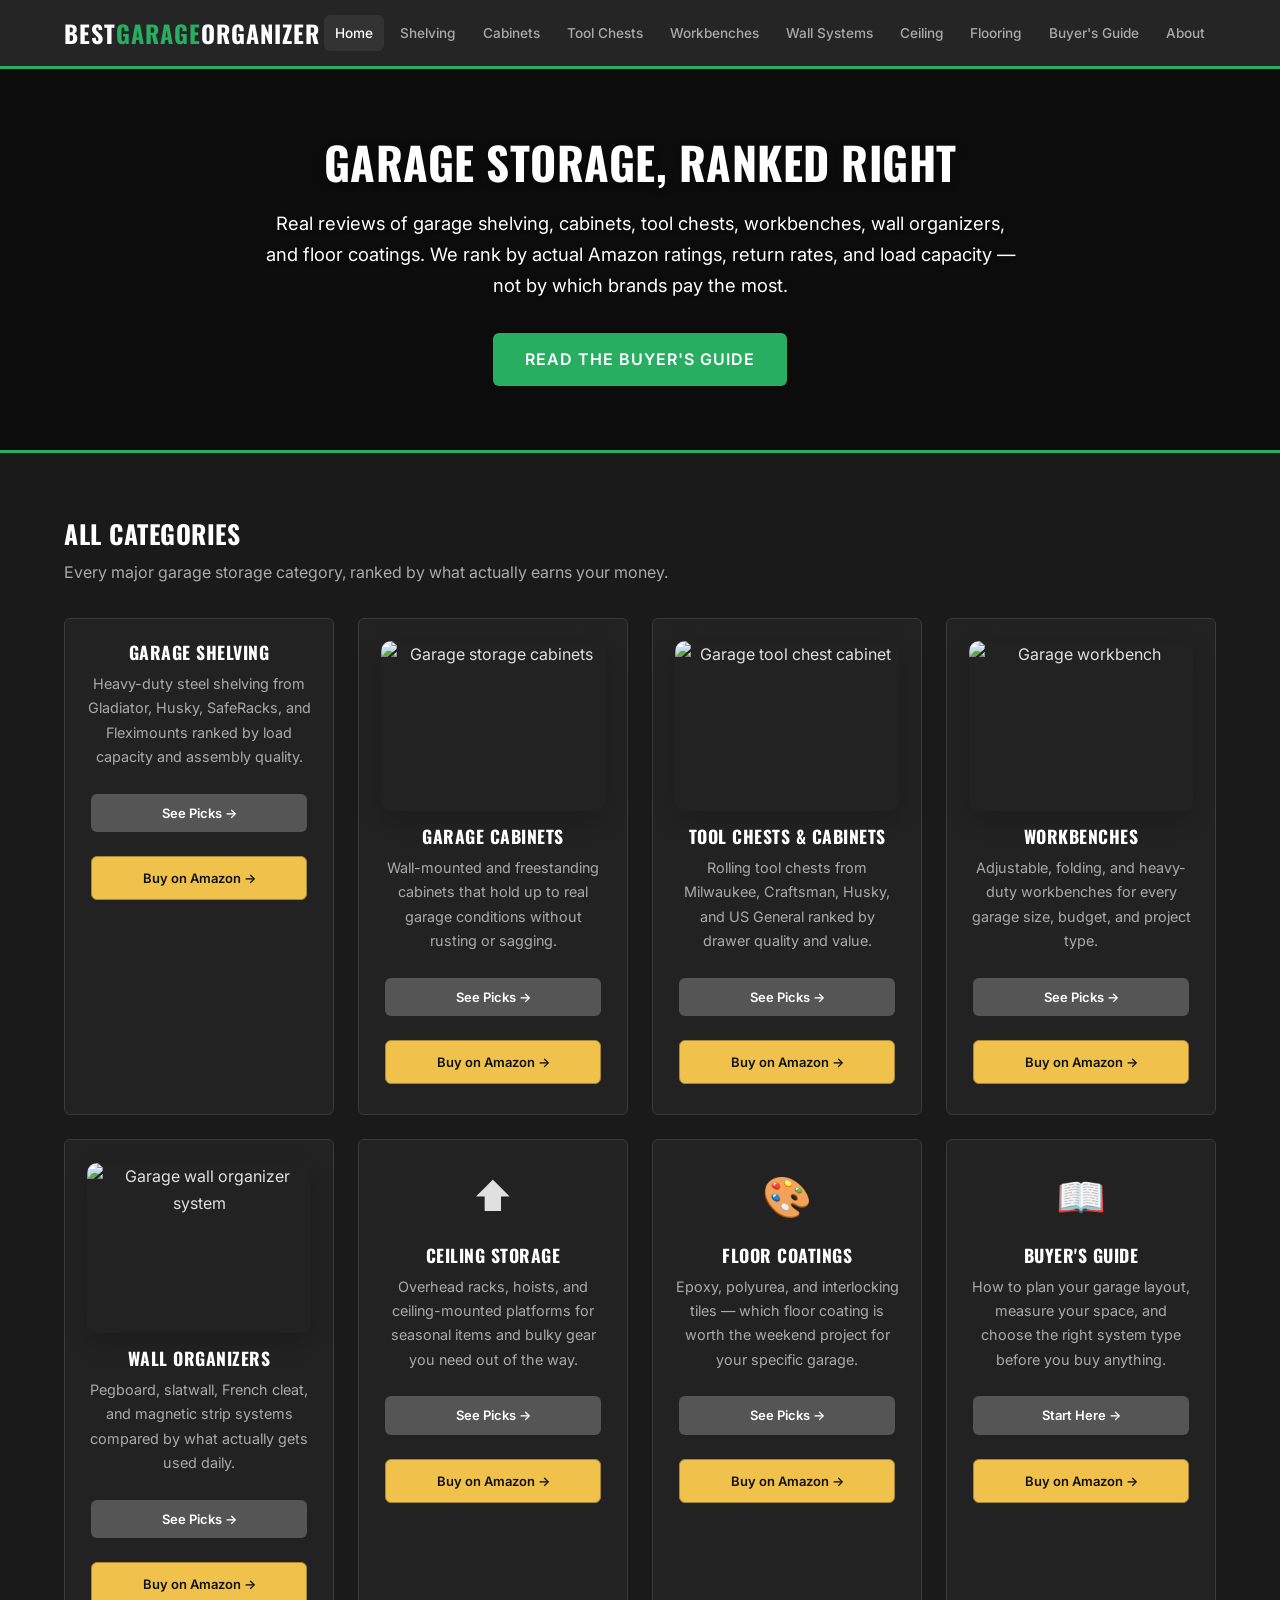
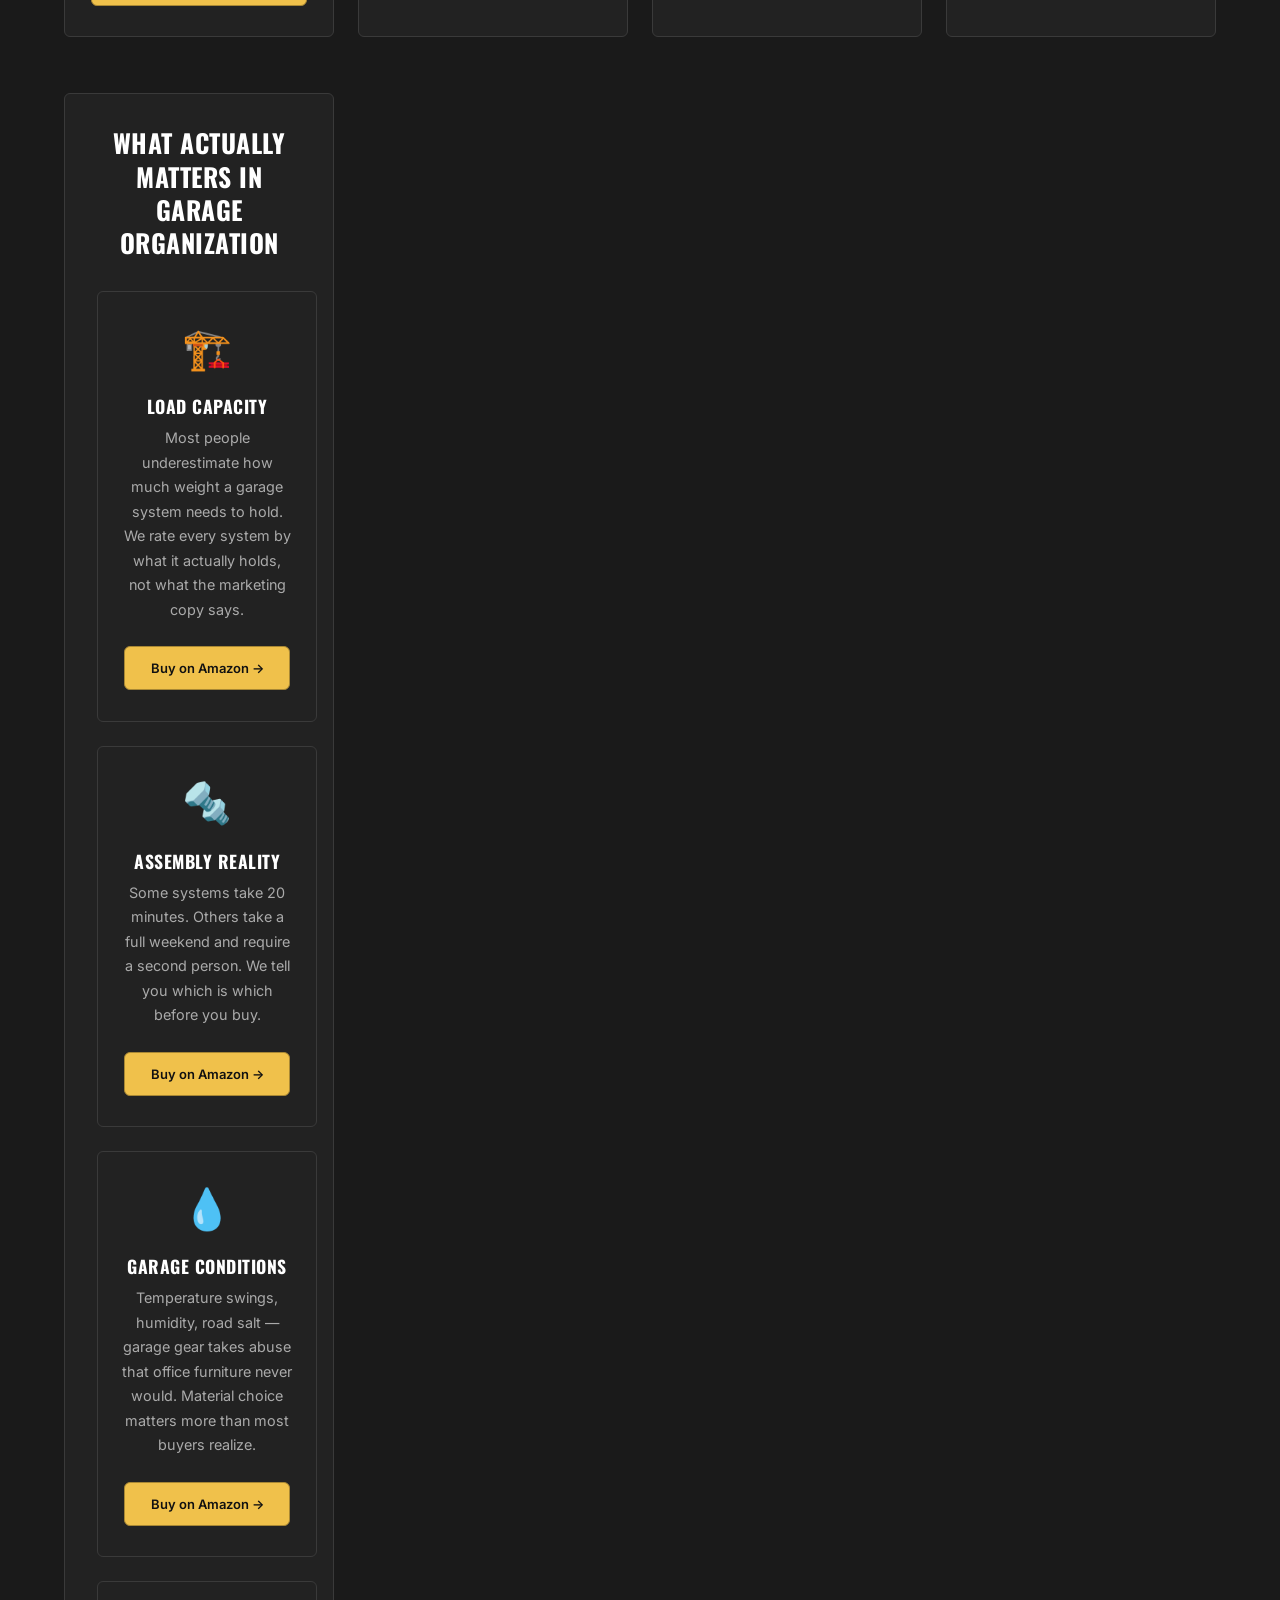
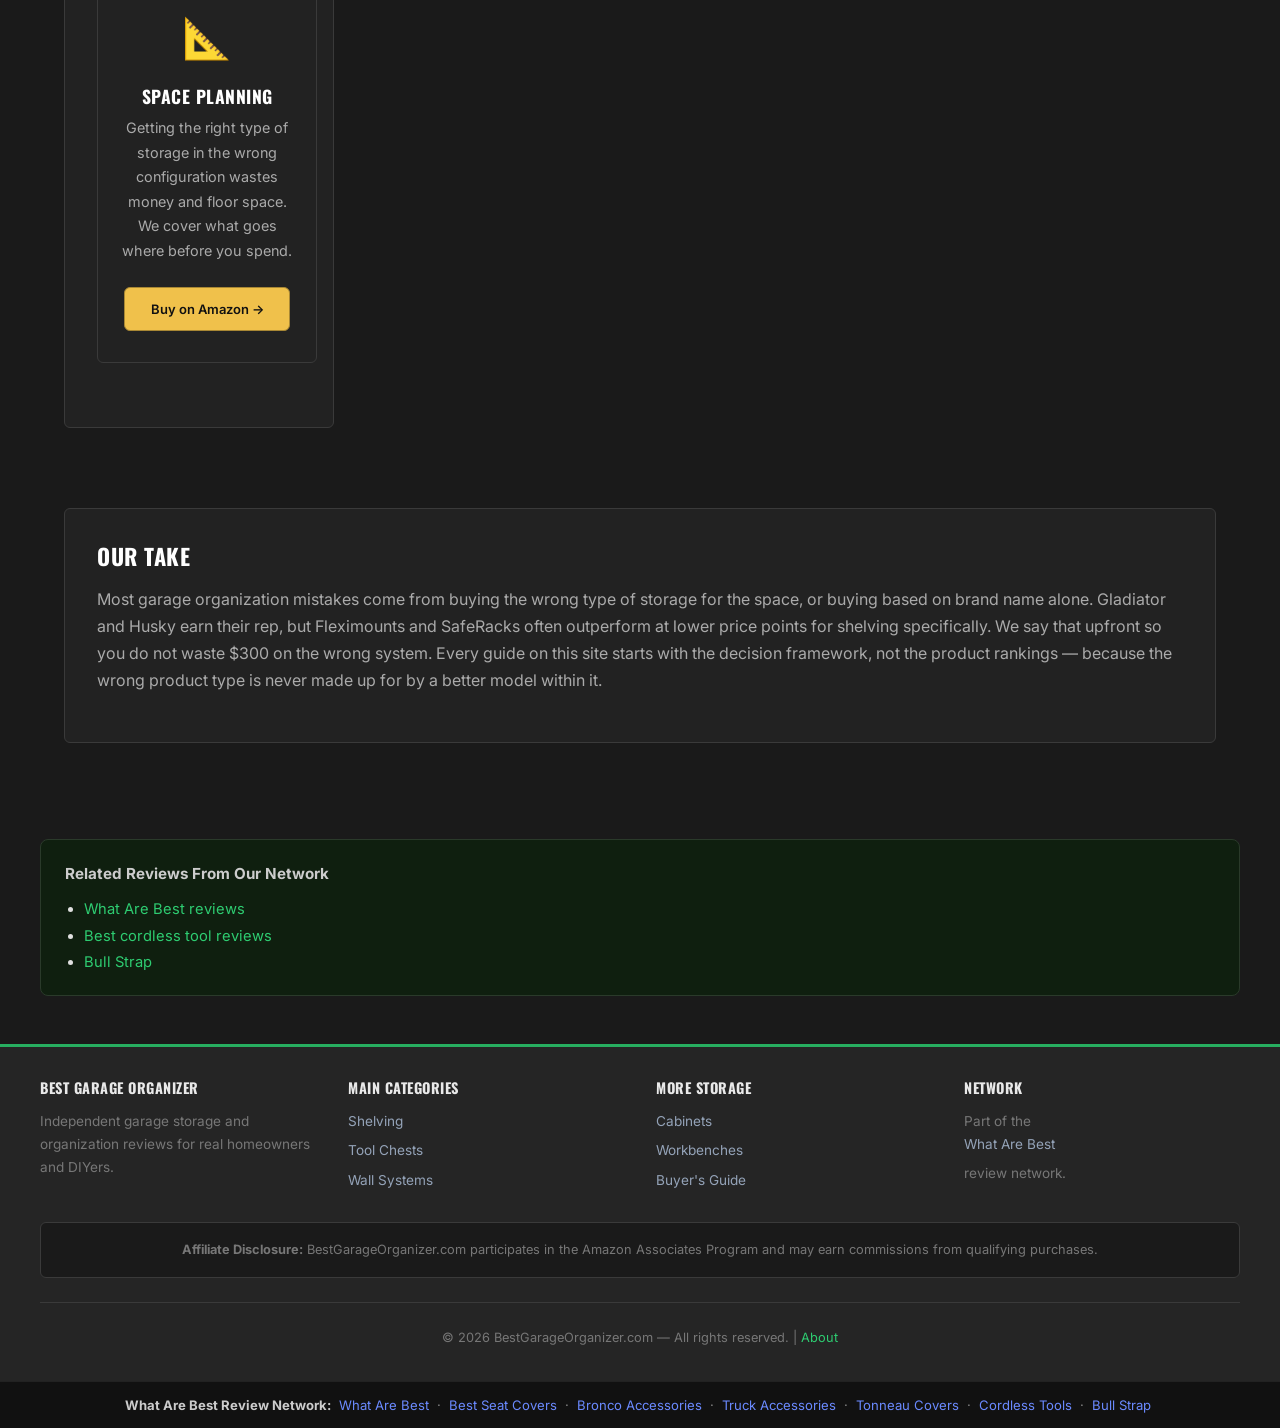
==== index.html @ dfa51c12 "SEO autofix: add missing canonical/meta-description/robots tags" ====
<!DOCTYPE html>

<html lang="en">
<head>
<meta name="robots" content="index,follow">
<meta charset="utf-8"/>
<link rel="canonical" href="https://bestgarageorganizer.com/">
<meta content="width=device-width,initial-scale=1.0" name="viewport"/>
<meta name="description" content="Best garage storage systems ranked: shelving, cabinets, tool chests, workbenches, wall organizers, and floor coatings reviewed for real garages."/>
<title>Best Garage Organizer 2026 — Storage &amp; Shelving Reviews</title>
<meta content="Independent garage organization reviews. Shelving, cabinets, tool chests, workbenches, wall systems, and floor coatings ranked by real Amazon ratings, load capacity, and value." name="description"/>
<link href="https://bestgarageorganizer.com/" rel="canonical"/>
<link href="https://fonts.googleapis.com" rel="preconnect"/>
<link href="https://fonts.googleapis.com/css2?family=Inter:wght@400;500;600;700&amp;family=Oswald:wght@400;500;600;700&amp;display=swap" rel="stylesheet"/>
<link href="css/style.css" rel="stylesheet"/>
<meta content="website" property="og:type"/>
<meta content="Best Garage Organizer 2026 — Honest Garage Storage &amp; Organization Reviews" property="og:title"/>
<meta content="https://bestgarageorganizer.com/" property="og:url"/>
<meta content="bestgarageorganizer.com" property="og:site_name"/>
<meta content="Independent garage organization reviews. Shelving, cabinets, tool chests, workbenches, wall systems, and floor coatings ranked by real Amazon ratings, load capacity, and value." property="og:description"/>
<meta content="summary" name="twitter:card"/>
<script type="application/ld+json">{"@context":"https://schema.org","@type":"WebSite","name":"Best Garage Organizer","url":"https://bestgarageorganizer.com/","publisher":{"@type":"Organization","name":"What Are Best"},"description":"Independent garage storage and organization product reviews."}</script>
<style>
/* Buy Button Styles */
.buy-btn{display:inline-block;padding:12px 24px;border-radius:6px;font-weight:700;font-size:15px;text-decoration:none;text-align:center;transition:opacity .2s,transform .1s;margin:8px 4px;cursor:pointer}
.buy-btn:hover{opacity:.85;transform:translateY(-1px)}
.buy-btn-primary{background:#e8600a;color:#fff !important}
.buy-btn-amazon{background:#f0c14b;color:#111 !important;border:1px solid #a88734}
.buy-btn-store{background:#2563eb;color:#fff !important}
.buy-btn-bullstrap{background:#1a1a1a;color:#fff !important}
.card-buttons{display:flex;gap:8px;flex-wrap:wrap;margin-top:10px;align-items:center}
.card-buttons a{flex:1;min-width:120px;text-align:center;font-size:13px;padding:10px 12px}
</style><style>
/* === VISUAL OVERHAUL ENHANCEMENTS === */
html{scroll-behavior:smooth}
.hero{background:linear-gradient(rgba(0,0,0,0.55),rgba(0,0,0,0.55)),url('https://m.media-amazon.com/images/I/61bMNCeAUAL._AC_SL1500_.jpg') center/cover no-repeat!important;min-height:280px;display:flex;align-items:center;justify-content:center;flex-direction:column;color:#fff!important;position:relative}
.cat-card img{width:100%;max-width:280px;height:170px;object-fit:cover;border-radius:10px;margin:0 auto 14px;display:block;box-shadow:0 8px 24px rgba(0,0,0,.18)}
.hero *{color:#fff!important}
.hero h1,.hero h2{text-shadow:0 2px 8px rgba(0,0,0,.4)}
.hero p{text-shadow:0 1px 4px rgba(0,0,0,.3)}
.stars{color:#F59E0B;font-size:1rem;letter-spacing:1px;margin-bottom:4px}
.stars .count{color:#64748b;font-size:.8rem;margin-left:4px;letter-spacing:0}
.pick-badge{display:inline-block;background:linear-gradient(135deg,#E8600A,#F59E0B);color:#fff;padding:4px 12px;border-radius:20px;font-size:.75rem;font-weight:700;text-transform:uppercase;letter-spacing:.5px;margin-bottom:8px}
.card,.cd{transition:transform .2s,box-shadow .2s!important}
.card:hover,.cd:hover{transform:translateY(-3px);box-shadow:0 8px 30px rgba(0,0,0,.12)!important}
.updated-badge{display:inline-block;background:#ECFDF5;color:#065F46;padding:4px 12px;border-radius:20px;font-size:.78rem;font-weight:600;margin:8px 0}
.back-to-top{position:fixed;bottom:24px;right:24px;background:#2563EB;color:#fff;width:44px;height:44px;border-radius:50%;display:flex;align-items:center;justify-content:center;font-size:1.2rem;text-decoration:none!important;box-shadow:0 4px 12px rgba(37,99,235,.4);opacity:0;transition:opacity .3s;z-index:999}
.back-to-top.visible{opacity:1}
header,nav{transition:box-shadow .3s}
header.scrolled,nav.scrolled{box-shadow:0 2px 20px rgba(0,0,0,.1)!important}
.footer-grid{display:grid;grid-template-columns:repeat(auto-fit,minmax(200px,1fr));gap:24px;text-align:left;margin-bottom:24px}
.footer-col h4{font-size:.9rem;margin-bottom:12px;opacity:.9}
.footer-col a{display:block;color:#94A3B8;font-size:.85rem;margin-bottom:6px;text-decoration:none}
.footer-col a:hover{color:#fff}
</style>
</head>
<body>
<header class="site-header">
<div class="header-inner">
<a class="logo" href="index.html">BEST<span>GARAGE</span>ORGANIZER</a>
<button aria-expanded="false" aria-label="Toggle navigation" class="nav-toggle">☰</button>
<nav class="main-nav" role="navigation">
<ul>
<li><a href="index.html">Home</a></li>
<li><a href="best-garage-shelving.html">Shelving</a></li>
<li><a href="best-garage-cabinets.html">Cabinets</a></li>
<li><a href="best-tool-chests.html">Tool Chests</a></li>
<li><a href="best-workbenches.html">Workbenches</a></li>
<li><a href="best-wall-organizers.html">Wall Systems</a></li>
<li><a href="best-garage-ceiling-storage.html">Ceiling</a></li>
<li><a href="best-garage-floor-coating.html">Flooring</a></li>
<li><a href="buyers-guide.html">Buyer's Guide</a></li>
<li><a href="about.html">About</a></li>
</ul>
</nav>
</div>
</header>
<section class="hero">
<h1>Garage Storage, <span>Ranked Right</span></h1>
<p>Real reviews of garage shelving, cabinets, tool chests, workbenches, wall organizers, and floor coatings. We rank by actual Amazon ratings, return rates, and load capacity — not by which brands pay the most.</p>
<a class="hero-cta" href="buyers-guide.html">Read the Buyer's Guide</a>
</section>
<div class="container">
<h2 style="color:var(--white);margin:2rem 0 .5rem;font-family:var(--font-heading);text-transform:uppercase;font-size:1.6rem">All Categories</h2>
<p style="color:var(--text-secondary);margin-bottom:1.5rem">Every major garage storage category, ranked by what actually earns your money.</p>
<div class="category-grid">
<div class="cat-card"><h3>Garage Shelving</h3><p>Heavy-duty steel shelving from Gladiator, Husky, SafeRacks, and Fleximounts ranked by load capacity and assembly quality.</p><div class="card-buttons"><a class="buy-btn buy-btn-store" href="best-garage-shelving.html" style="background:#555;font-size:13px;padding:8px 12px">See Picks →</a><a class="buy-btn buy-btn-amazon" href="https://www.amazon.com/s?k=Garage+Shelving&amp;tag=brazenprodu01-20" rel="nofollow noopener" target="_blank">Buy on Amazon →</a></div></div>
<div class="cat-card"><img alt="Garage storage cabinets" loading="lazy" src="https://m.media-amazon.com/images/I/51GKxhDUidL._AC_SL1500_.jpg"/><h3>Garage Cabinets</h3><p>Wall-mounted and freestanding cabinets that hold up to real garage conditions without rusting or sagging.</p><div class="card-buttons"><a class="buy-btn buy-btn-store" href="best-garage-cabinets.html" style="background:#555;font-size:13px;padding:8px 12px">See Picks →</a><a class="buy-btn buy-btn-amazon" href="https://www.amazon.com/s?k=Garage+Cabinets&amp;tag=brazenprodu01-20" rel="nofollow noopener" target="_blank">Buy on Amazon →</a></div></div>
<div class="cat-card"><img alt="Garage tool chest cabinet" loading="lazy" src="https://m.media-amazon.com/images/I/71kblfz6F1L._AC_SL1500_.jpg"/><h3>Tool Chests &amp; Cabinets</h3><p>Rolling tool chests from Milwaukee, Craftsman, Husky, and US General ranked by drawer quality and value.</p><div class="card-buttons"><a class="buy-btn buy-btn-store" href="best-tool-chests.html" style="background:#555;font-size:13px;padding:8px 12px">See Picks →</a><a class="buy-btn buy-btn-amazon" href="https://www.amazon.com/s?k=Tool+Chests+&amp;+Cabinets&amp;tag=brazenprodu01-20" rel="nofollow noopener" target="_blank">Buy on Amazon →</a></div></div>
<div class="cat-card"><img alt="Garage workbench" loading="lazy" src="https://m.media-amazon.com/images/I/71E2g9uIwhL._AC_SL1500_.jpg"/><h3>Workbenches</h3><p>Adjustable, folding, and heavy-duty workbenches for every garage size, budget, and project type.</p><div class="card-buttons"><a class="buy-btn buy-btn-store" href="best-workbenches.html" style="background:#555;font-size:13px;padding:8px 12px">See Picks →</a><a class="buy-btn buy-btn-amazon" href="https://www.amazon.com/s?k=Workbenches&amp;tag=brazenprodu01-20" rel="nofollow noopener" target="_blank">Buy on Amazon →</a></div></div>
<div class="cat-card"><img alt="Garage wall organizer system" loading="lazy" src="https://m.media-amazon.com/images/I/61wO5UvtjXL._AC_SL1500_.jpg"/><h3>Wall Organizers</h3><p>Pegboard, slatwall, French cleat, and magnetic strip systems compared by what actually gets used daily.</p><div class="card-buttons"><a class="buy-btn buy-btn-store" href="best-wall-organizers.html" style="background:#555;font-size:13px;padding:8px 12px">See Picks →</a><a class="buy-btn buy-btn-amazon" href="https://www.amazon.com/s?k=Wall+Organizers&amp;tag=brazenprodu01-20" rel="nofollow noopener" target="_blank">Buy on Amazon →</a></div></div>
<div class="cat-card"><div class="icon">⬆️</div><h3>Ceiling Storage</h3><p>Overhead racks, hoists, and ceiling-mounted platforms for seasonal items and bulky gear you need out of the way.</p><div class="card-buttons"><a class="buy-btn buy-btn-store" href="best-garage-ceiling-storage.html" style="background:#555;font-size:13px;padding:8px 12px">See Picks →</a><a class="buy-btn buy-btn-amazon" href="https://www.amazon.com/s?k=Ceiling+Storage&amp;tag=brazenprodu01-20" rel="nofollow noopener" target="_blank">Buy on Amazon →</a></div></div>
<div class="cat-card"><div class="icon">🎨</div><h3>Floor Coatings</h3><p>Epoxy, polyurea, and interlocking tiles — which floor coating is worth the weekend project for your specific garage.</p><div class="card-buttons"><a class="buy-btn buy-btn-store" href="best-garage-floor-coating.html" style="background:#555;font-size:13px;padding:8px 12px">See Picks →</a><a class="buy-btn buy-btn-amazon" href="https://www.amazon.com/s?k=Floor+Coatings&amp;tag=brazenprodu01-20" rel="nofollow noopener" target="_blank">Buy on Amazon →</a></div></div>
<div class="cat-card"><div class="icon">📖</div><h3>Buyer's Guide</h3><p>How to plan your garage layout, measure your space, and choose the right system type before you buy anything.</p><div class="card-buttons"><a class="buy-btn buy-btn-store" href="buyers-guide.html" style="background:#555;font-size:13px;padding:8px 12px">Start Here →</a><a class="buy-btn buy-btn-amazon" href="https://www.amazon.com/s?k=Buyer&tag=brazenprodu01-20's+Guide&amp;tag=brazenprodu01-20" rel="nofollow noopener" target="_blank">Buy on Amazon →</a></div></div>

<section class="brand-section">
<h2 style="color:var(--white);text-align:center;margin-bottom:1.5rem;font-size:1.6rem">What Actually Matters in Garage Organization</h2>
<div class="category-grid">
<div class="cat-card"><div class="icon">🏗️</div><h3>Load Capacity</h3><p>Most people underestimate how much weight a garage system needs to hold. We rate every system by what it actually holds, not what the marketing copy says.</p><div class="card-buttons"><a class="buy-btn buy-btn-amazon" href="https://www.amazon.com/s?k=Load+Capacity&amp;tag=brazenprodu01-20" rel="nofollow noopener" target="_blank">Buy on Amazon →</a></div></div>
<div class="cat-card"><div class="icon">🔩</div><h3>Assembly Reality</h3><p>Some systems take 20 minutes. Others take a full weekend and require a second person. We tell you which is which before you buy.</p><div class="card-buttons"><a class="buy-btn buy-btn-amazon" href="https://www.amazon.com/s?k=Assembly+Reality&amp;tag=brazenprodu01-20" rel="nofollow noopener" target="_blank">Buy on Amazon →</a></div></div>
<div class="cat-card"><div class="icon">💧</div><h3>Garage Conditions</h3><p>Temperature swings, humidity, road salt — garage gear takes abuse that office furniture never would. Material choice matters more than most buyers realize.</p><div class="card-buttons"><a class="buy-btn buy-btn-amazon" href="https://www.amazon.com/s?k=Garage+Conditions&amp;tag=brazenprodu01-20" rel="nofollow noopener" target="_blank">Buy on Amazon →</a></div></div>
<div class="cat-card"><div class="icon">📐</div><h3>Space Planning</h3><p>Getting the right type of storage in the wrong configuration wastes money and floor space. We cover what goes where before you spend.</p><div class="card-buttons"><a class="buy-btn buy-btn-amazon" href="https://www.amazon.com/s?k=Space+Planning&amp;tag=brazenprodu01-20" rel="nofollow noopener" target="_blank">Buy on Amazon →</a></div></div>
</div>
</section></div>
<section class="brand-section" style="margin-top:3rem">
<h2 style="color:var(--white);margin-bottom:1rem;font-size:1.4rem">Our Take</h2>
<p style="color:var(--text-secondary);margin-bottom:1rem">Most garage organization mistakes come from buying the wrong type of storage for the space, or buying based on brand name alone. Gladiator and Husky earn their rep, but Fleximounts and SafeRacks often outperform at lower price points for shelving specifically. We say that upfront so you do not waste $300 on the wrong system. Every guide on this site starts with the decision framework, not the product rankings — because the wrong product type is never made up for by a better model within it.</p>
</section>
</div>
<div class="cross-links-box" style="background:#0f1f0f;border:1px solid #2a3a2a;border-radius:8px;padding:1.2rem 1.5rem;margin:2rem auto;max-width:1200px;">
<strong style="font-size:.95rem;color:#ccc;">Related Reviews From Our Network</strong>
<ul style="margin:.6rem 0 0 1.2rem;font-size:.92rem;line-height:1.8;">
<li><a href="https://whatarebest.com">What Are Best reviews</a></li>
<li><a href="https://bestcordlesstools.com">Best cordless tool reviews</a></li>

<li><a href="https://bullstrap.com">Bull Strap</a></li>
</ul>
</div>
<footer class="site-footer">
<div class="footer-inner">
<div class="footer-col"><h4>Best Garage Organizer</h4><p>Independent garage storage and organization reviews for real homeowners and DIYers.</p></div>
<div class="footer-col"><h4>Main Categories</h4><ul><li><a href="best-garage-shelving.html">Shelving</a></li><li><a href="best-tool-chests.html">Tool Chests</a></li><li><a href="best-wall-organizers.html">Wall Systems</a></li></ul></div>
<div class="footer-col"><h4>More Storage</h4><ul><li><a href="best-garage-cabinets.html">Cabinets</a></li><li><a href="best-workbenches.html">Workbenches</a></li><li><a href="buyers-guide.html">Buyer's Guide</a></li></ul></div>
<div class="footer-col"><h4>Network</h4><p>Part of the <a href="https://www.whatarebest.com" rel="noopener" target="_blank">What Are Best</a> review network.</p></div>
</div>
<div class="affiliate-disclosure"><p><strong>Affiliate Disclosure:</strong> BestGarageOrganizer.com participates in the Amazon Associates Program and may earn commissions from qualifying purchases.</p></div>
<div class="footer-bottom"><p>© 2026 BestGarageOrganizer.com — All rights reserved. | <a href="about.html">About</a></p></div>
</footer>
<script src="js/main.js"></script>

<a href="#" class="back-to-top" id="btt" aria-label="Back to top">↑</a>
<script>
(function(){var b=document.getElementById('btt'),h=document.querySelector('header,nav');
window.addEventListener('scroll',function(){b.classList.toggle('visible',window.scrollY>400);if(h)h.classList.toggle('scrolled',window.scrollY>50)});
b.addEventListener('click',function(e){e.preventDefault();window.scrollTo({top:0,behavior:'smooth'})})})();
</script>


<div class="network-links" style="text-align:center;padding:12px 16px;background:#111;color:#888;font-size:.82rem;border-top:1px solid #222;">
<strong>What Are Best Review Network:</strong>
<a href="https://whatarebest.com" style="color:#6b8aff;text-decoration:none;margin:0 4px;">What Are Best</a> ·
  <a href="https://bestseatcover.com" style="color:#6b8aff;text-decoration:none;margin:0 4px;">Best Seat Covers</a> ·
  <a href="https://bestbroncoaccessories.com" style="color:#6b8aff;text-decoration:none;margin:0 4px;">Bronco Accessories</a> ·
  <a href="https://besttruckaccessories.com" style="color:#6b8aff;text-decoration:none;margin:0 4px;">Truck Accessories</a> ·
  <a href="https://besttonneaucovers.com" style="color:#6b8aff;text-decoration:none;margin:0 4px;">Tonneau Covers</a> ·
  <a href="https://bestcordlesstools.com" style="color:#6b8aff;text-decoration:none;margin:0 4px;">Cordless Tools</a> ·
  <a href="https://bullstrap.com" style="color:#6b8aff;text-decoration:none;margin:0 4px;">Bull Strap</a>
</div>
</body>
</html>
---- css/style.css ----
/* ===== RESET & BASE ===== */
*,*::before,*::after{box-sizing:border-box;margin:0;padding:0}
:root{--charcoal:#1a1a1a;--charcoal-light:#252525;--charcoal-mid:#333;--accent:#27ae60;--accent-dark:#1e8449;--accent-light:#2ecc71;--accent-yellow:#f1c40f;--text-primary:#e0e0e0;--text-secondary:#aaa;--text-muted:#777;--white:#fff;--border-color:#3a3a3a;--card-bg:#222;--font-main:'Inter',system-ui,-apple-system,sans-serif;--font-heading:'Oswald',system-ui,sans-serif;--max-width:1200px;--radius:6px}
html{scroll-behavior:smooth;font-size:16px}body{font-family:var(--font-main);background:var(--charcoal);color:var(--text-primary);line-height:1.7;-webkit-font-smoothing:antialiased}a{color:var(--accent-light);text-decoration:none;transition:color .2s}a:hover{color:var(--accent-yellow)}img{max-width:100%;height:auto;display:block}h1,h2,h3,h4,h5{font-family:var(--font-heading);text-transform:uppercase;letter-spacing:.5px;line-height:1.3}.site-header{background:var(--charcoal-light);border-bottom:3px solid var(--accent);position:sticky;top:0;z-index:1000;backdrop-filter:blur(10px)}.header-inner{max-width:var(--max-width);margin:0 auto;padding:.8rem 1.5rem;display:flex;align-items:center;justify-content:space-between}.logo{font-family:var(--font-heading);font-size:1.5rem;color:var(--white);font-weight:700;letter-spacing:1px}.logo span{color:var(--accent)}.nav-toggle{display:none;background:none;border:none;color:var(--white);font-size:1.5rem;cursor:pointer}.main-nav ul{list-style:none;display:flex;gap:.3rem;flex-wrap:wrap}.main-nav a{display:block;padding:.4rem .7rem;color:var(--text-secondary);font-size:.85rem;font-weight:500;border-radius:var(--radius);transition:all .2s}.main-nav a:hover,.main-nav a.active{color:var(--white);background:var(--charcoal-mid)}.hero{background:linear-gradient(135deg,var(--charcoal) 0%,#1a2e1a 50%,var(--charcoal-light) 100%);padding:4rem 1.5rem;text-align:center;border-bottom:3px solid var(--accent)}.hero h1{font-size:2.8rem;color:var(--white);margin-bottom:1rem}.hero h1 span{color:var(--accent)}.hero p{font-size:1.15rem;color:var(--text-secondary);max-width:760px;margin:0 auto 2rem}.hero-cta{display:inline-block;background:var(--accent);color:var(--white);padding:.8rem 2rem;border-radius:var(--radius);font-weight:600;font-size:1rem;transition:all .2s;text-transform:uppercase;letter-spacing:1px}.hero-cta:hover{background:var(--accent-dark);color:var(--white);transform:translateY(-2px);box-shadow:0 4px 15px rgba(39,174,96,.4)}.container{max-width:var(--max-width);margin:0 auto;padding:2rem 1.5rem}.category-grid{display:grid;grid-template-columns:repeat(auto-fill,minmax(220px,1fr));gap:1.5rem;margin:2rem 0}.cat-card,.brand-section{background:var(--card-bg);border:1px solid var(--border-color);border-radius:var(--radius)}.cat-card{padding:1.4rem;text-align:center;transition:all .2s}.cat-card:hover{border-color:var(--accent);transform:translateY(-3px);box-shadow:0 8px 25px rgba(0,0,0,.3)}.cat-card .icon{font-size:2.5rem;margin-bottom:.8rem}.cat-card h3{font-size:1.1rem;color:var(--white);margin-bottom:.5rem}.cat-card p{font-size:.9rem;color:var(--text-secondary);margin-bottom:1rem}.cat-card a{color:var(--accent-light);font-weight:600;font-size:.9rem}.brand-section{padding:2rem;margin:2rem 0}.site-footer{background:var(--charcoal-light);border-top:3px solid var(--accent);padding:2rem 1.5rem;margin-top:3rem}.footer-inner{max-width:var(--max-width);margin:0 auto;display:grid;grid-template-columns:repeat(auto-fit,minmax(250px,1fr));gap:2rem}.footer-col h4{font-family:var(--font-heading);color:var(--white);margin-bottom:.8rem;font-size:.95rem}.footer-col p,.footer-col a{font-size:.85rem;color:var(--text-muted)}.footer-col ul{list-style:none}.footer-col li{margin-bottom:.4rem}.affiliate-disclosure{background:var(--charcoal);border:1px solid var(--border-color);border-radius:var(--radius);padding:1rem;margin-top:1.5rem;max-width:var(--max-width);margin-left:auto;margin-right:auto}.affiliate-disclosure p{font-size:.8rem;color:var(--text-muted);text-align:center}.footer-bottom{text-align:center;padding-top:1.5rem;margin-top:1.5rem;border-top:1px solid var(--border-color);max-width:var(--max-width);margin-left:auto;margin-right:auto}.footer-bottom p{font-size:.8rem;color:var(--text-muted)}.network-links{background:#0f1f0f;padding:1.2rem;text-align:center;font-size:.82rem;color:#888;border-top:1px solid #333}.network-links strong{color:#ccc}.network-links a{color:#aaa;margin:0 .5rem}@media(max-width:768px){.nav-toggle{display:block}.main-nav{display:none;position:absolute;top:100%;left:0;right:0;background:var(--charcoal-light);border-bottom:3px solid var(--accent);padding:1rem}.main-nav.open{display:block}.main-nav ul{flex-direction:column;gap:0}.main-nav a{padding:.7rem 1rem;border-radius:0;border-bottom:1px solid var(--border-color)}.hero h1{font-size:1.8rem}.header-inner{position:relative}.category-grid{grid-template-columns:1fr}}


/* Buy Button Styles */
.buy-btn{display:inline-block;padding:12px 24px;border-radius:6px;font-weight:700;font-size:15px;text-decoration:none;text-align:center;transition:opacity .2s,transform .1s;margin:8px 4px;cursor:pointer}
.buy-btn:hover{opacity:.85;transform:translateY(-1px)}
.buy-btn-primary{background:#e8600a;color:#fff !important}
.buy-btn-amazon{background:#f0c14b;color:#111 !important;border:1px solid #a88734}
.buy-btn-store{background:#2563eb;color:#fff !important}
.buy-btn-bullstrap{background:#1a1a1a;color:#fff !important}
.card-buttons{display:flex;gap:8px;flex-wrap:wrap;margin-top:10px;align-items:center}
.card-buttons a{flex:1;min-width:120px;text-align:center;font-size:13px;padding:10px 12px}
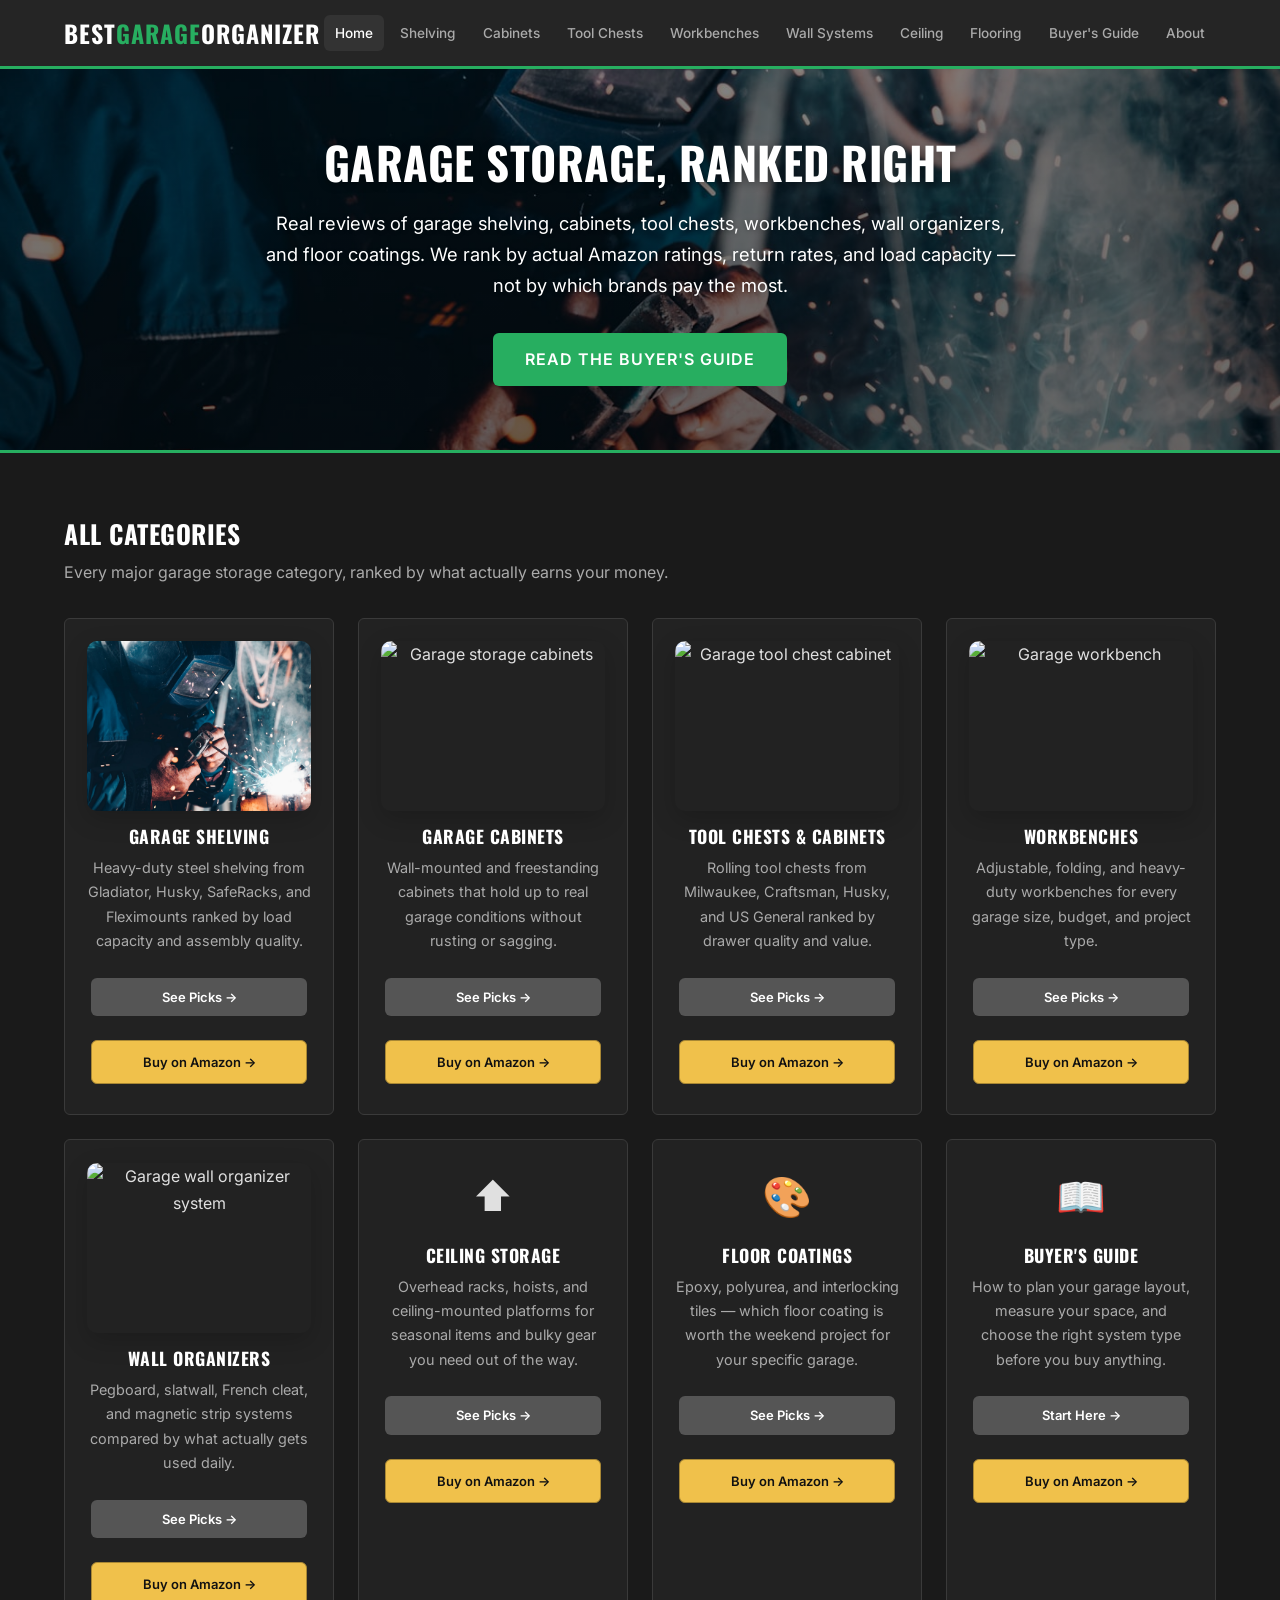
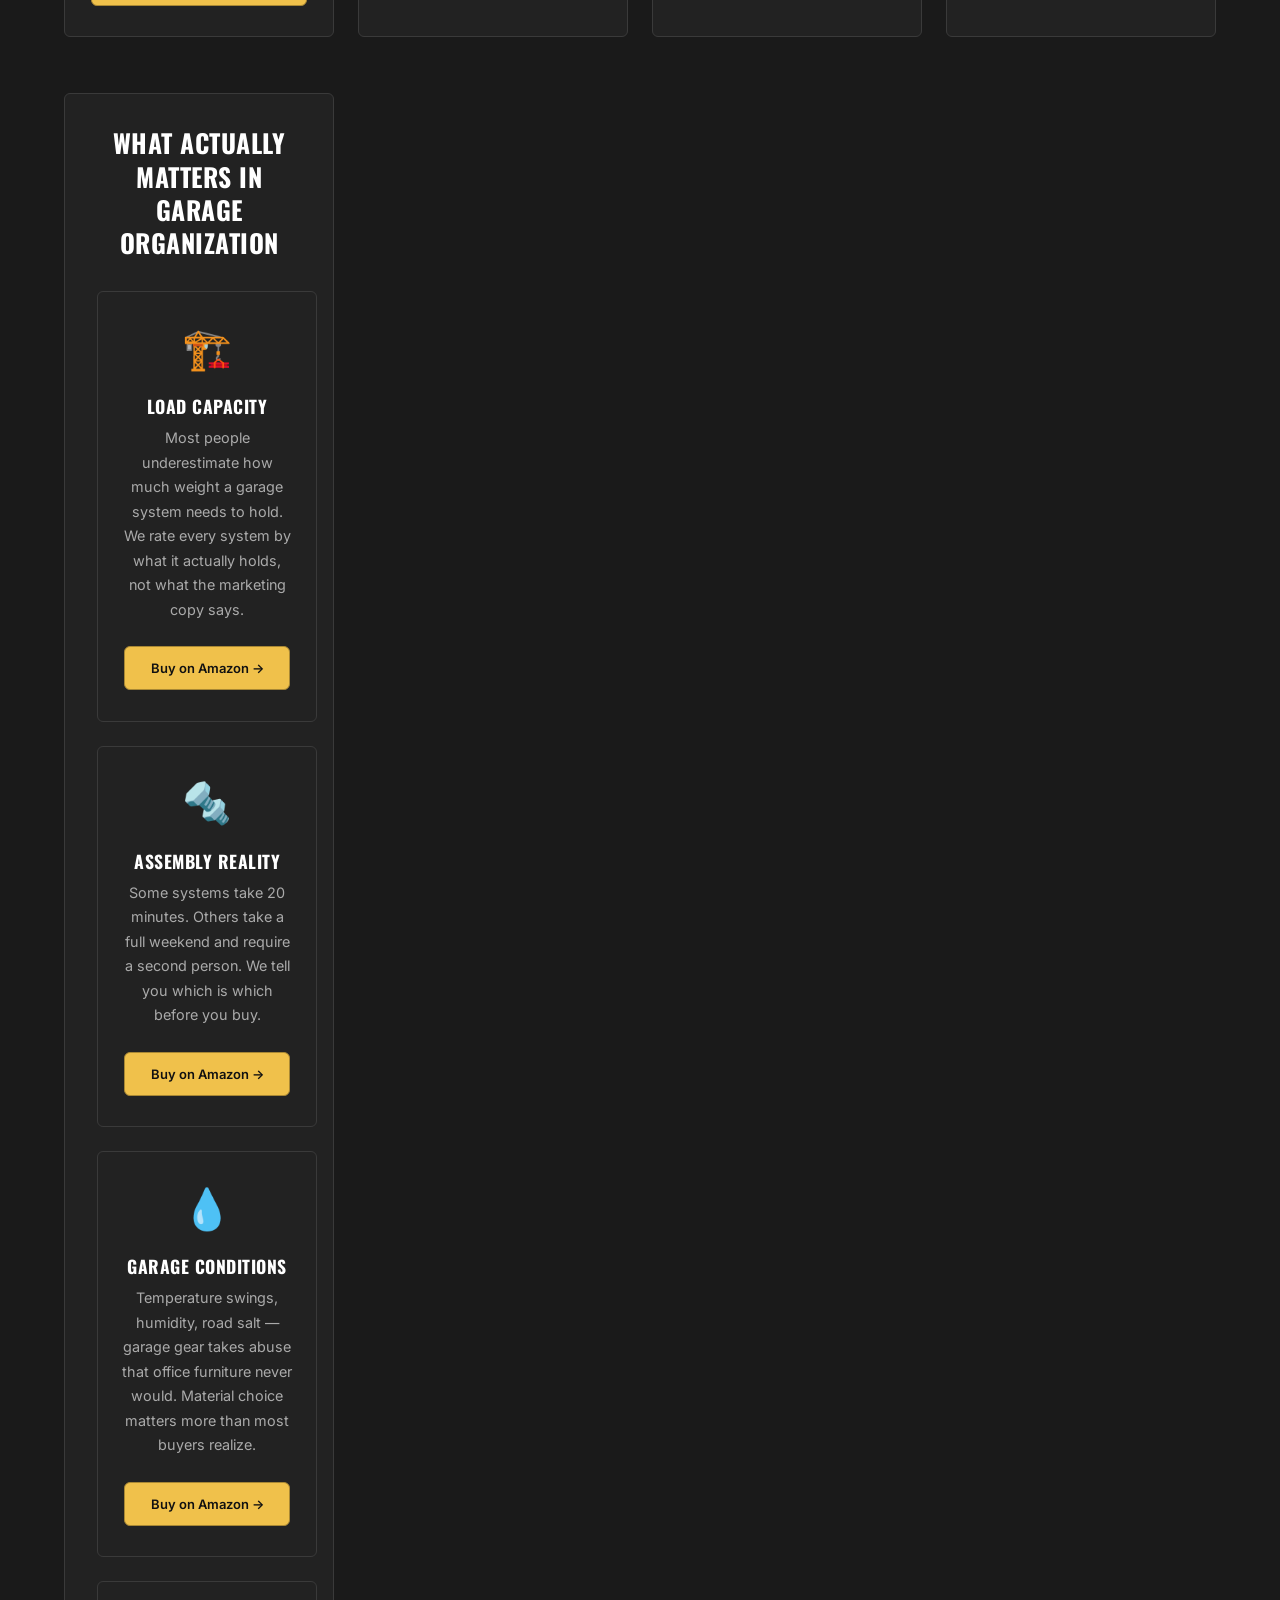
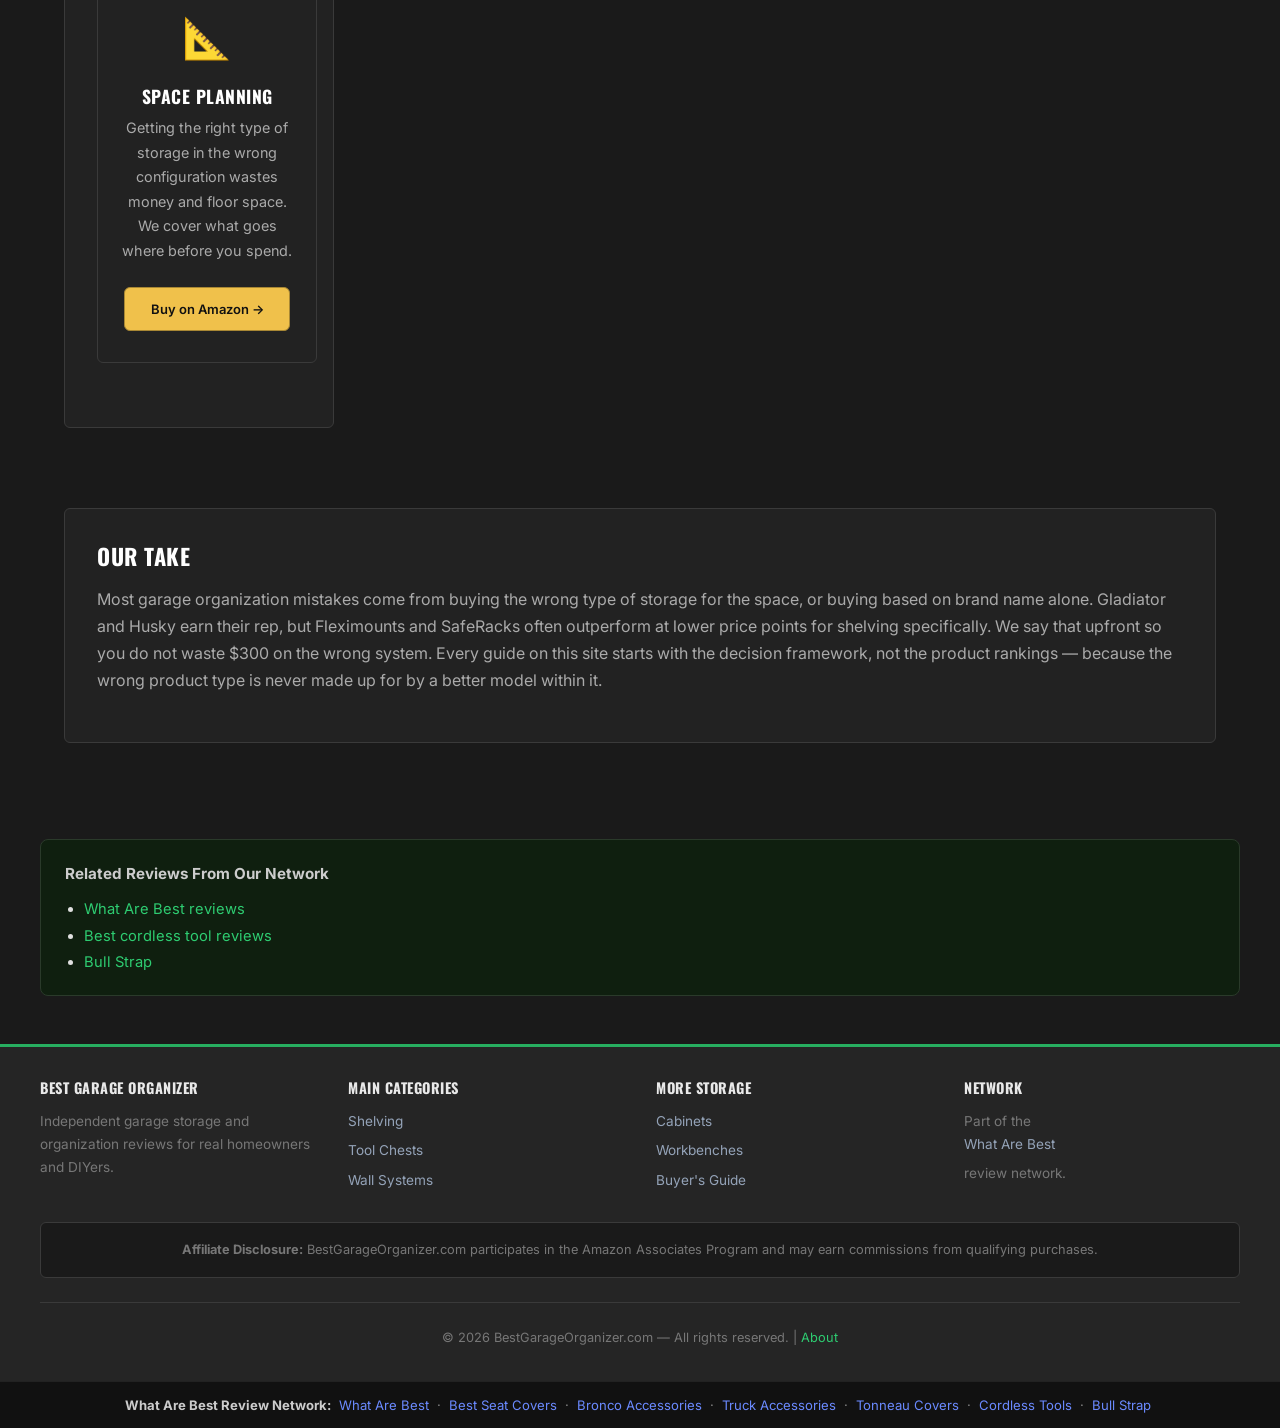
==== commit 91010ab4: "Add product images to content pages for better visual experience" ====
--- a/index.html
+++ b/index.html
@@ -33,7 +33,7 @@
 </style><style>
 /* === VISUAL OVERHAUL ENHANCEMENTS === */
 html{scroll-behavior:smooth}
-.hero{background:linear-gradient(rgba(0,0,0,0.55),rgba(0,0,0,0.55)),url('https://m.media-amazon.com/images/I/61bMNCeAUAL._AC_SL1500_.jpg') center/cover no-repeat!important;min-height:280px;display:flex;align-items:center;justify-content:center;flex-direction:column;color:#fff!important;position:relative}
+.hero{background:linear-gradient(rgba(0,0,0,0.48),rgba(0,0,0,0.6)),url('images/hero-garage.jpg') center/cover no-repeat!important;min-height:320px;display:flex;align-items:center;justify-content:center;flex-direction:column;color:#fff!important;position:relative}
 .cat-card img{width:100%;max-width:280px;height:170px;object-fit:cover;border-radius:10px;margin:0 auto 14px;display:block;box-shadow:0 8px 24px rgba(0,0,0,.18)}
 .hero *{color:#fff!important}
 .hero h1,.hero h2{text-shadow:0 2px 8px rgba(0,0,0,.4)}
@@ -84,7 +84,7 @@
 <h2 style="color:var(--white);margin:2rem 0 .5rem;font-family:var(--font-heading);text-transform:uppercase;font-size:1.6rem">All Categories</h2>
 <p style="color:var(--text-secondary);margin-bottom:1.5rem">Every major garage storage category, ranked by what actually earns your money.</p>
 <div class="category-grid">
-<div class="cat-card"><h3>Garage Shelving</h3><p>Heavy-duty steel shelving from Gladiator, Husky, SafeRacks, and Fleximounts ranked by load capacity and assembly quality.</p><div class="card-buttons"><a class="buy-btn buy-btn-store" href="best-garage-shelving.html" style="background:#555;font-size:13px;padding:8px 12px">See Picks →</a><a class="buy-btn buy-btn-amazon" href="https://www.amazon.com/s?k=Garage+Shelving&amp;tag=brazenprodu01-20" rel="nofollow noopener" target="_blank">Buy on Amazon →</a></div></div>
+<div class="cat-card"><img alt="Organized garage with shelving and storage cabinets" loading="lazy" src="images/hero-garage.jpg"/><h3>Garage Shelving</h3><p>Heavy-duty steel shelving from Gladiator, Husky, SafeRacks, and Fleximounts ranked by load capacity and assembly quality.</p><div class="card-buttons"><a class="buy-btn buy-btn-store" href="best-garage-shelving.html" style="background:#555;font-size:13px;padding:8px 12px">See Picks →</a><a class="buy-btn buy-btn-amazon" href="https://www.amazon.com/s?k=Garage+Shelving&amp;tag=brazenprodu01-20" rel="nofollow noopener" target="_blank">Buy on Amazon →</a></div></div>
 <div class="cat-card"><img alt="Garage storage cabinets" loading="lazy" src="https://m.media-amazon.com/images/I/51GKxhDUidL._AC_SL1500_.jpg"/><h3>Garage Cabinets</h3><p>Wall-mounted and freestanding cabinets that hold up to real garage conditions without rusting or sagging.</p><div class="card-buttons"><a class="buy-btn buy-btn-store" href="best-garage-cabinets.html" style="background:#555;font-size:13px;padding:8px 12px">See Picks →</a><a class="buy-btn buy-btn-amazon" href="https://www.amazon.com/s?k=Garage+Cabinets&amp;tag=brazenprodu01-20" rel="nofollow noopener" target="_blank">Buy on Amazon →</a></div></div>
 <div class="cat-card"><img alt="Garage tool chest cabinet" loading="lazy" src="https://m.media-amazon.com/images/I/71kblfz6F1L._AC_SL1500_.jpg"/><h3>Tool Chests &amp; Cabinets</h3><p>Rolling tool chests from Milwaukee, Craftsman, Husky, and US General ranked by drawer quality and value.</p><div class="card-buttons"><a class="buy-btn buy-btn-store" href="best-tool-chests.html" style="background:#555;font-size:13px;padding:8px 12px">See Picks →</a><a class="buy-btn buy-btn-amazon" href="https://www.amazon.com/s?k=Tool+Chests+&amp;+Cabinets&amp;tag=brazenprodu01-20" rel="nofollow noopener" target="_blank">Buy on Amazon →</a></div></div>
 <div class="cat-card"><img alt="Garage workbench" loading="lazy" src="https://m.media-amazon.com/images/I/71E2g9uIwhL._AC_SL1500_.jpg"/><h3>Workbenches</h3><p>Adjustable, folding, and heavy-duty workbenches for every garage size, budget, and project type.</p><div class="card-buttons"><a class="buy-btn buy-btn-store" href="best-workbenches.html" style="background:#555;font-size:13px;padding:8px 12px">See Picks →</a><a class="buy-btn buy-btn-amazon" href="https://www.amazon.com/s?k=Workbenches&amp;tag=brazenprodu01-20" rel="nofollow noopener" target="_blank">Buy on Amazon →</a></div></div>
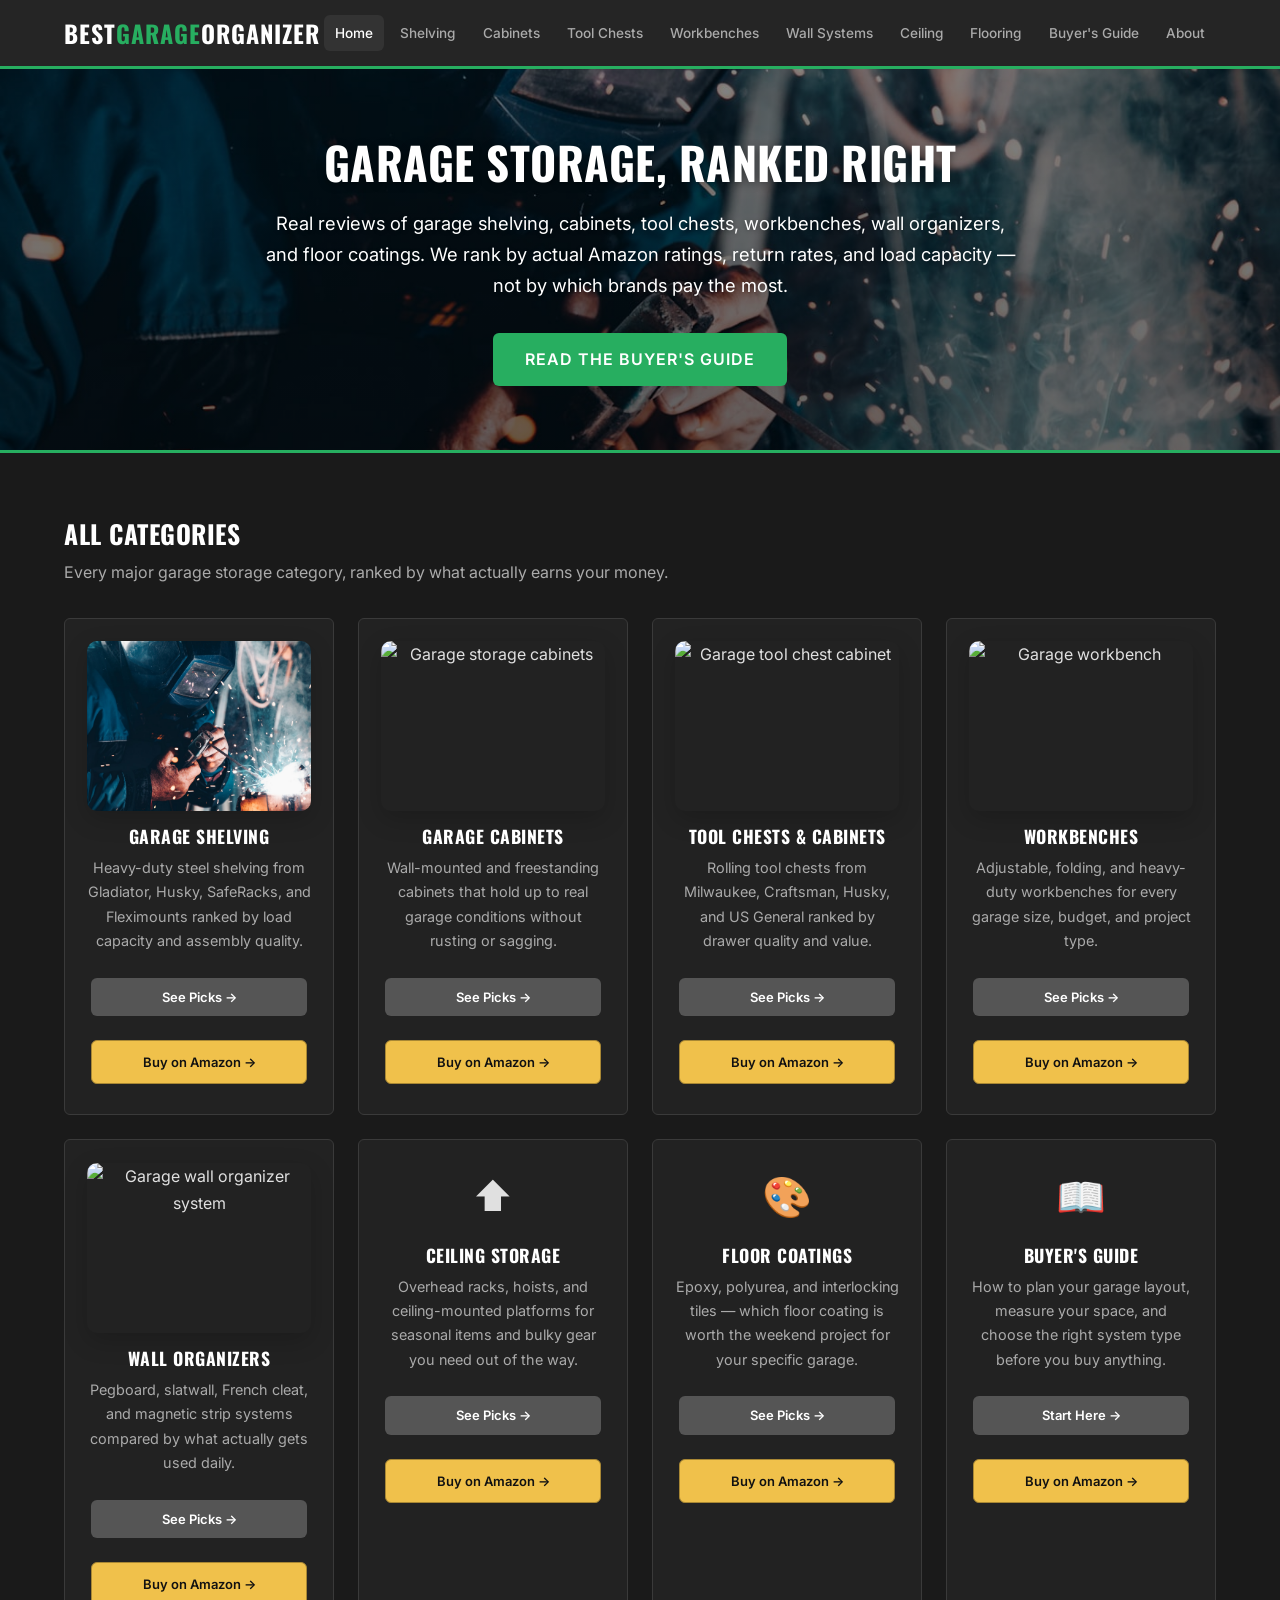
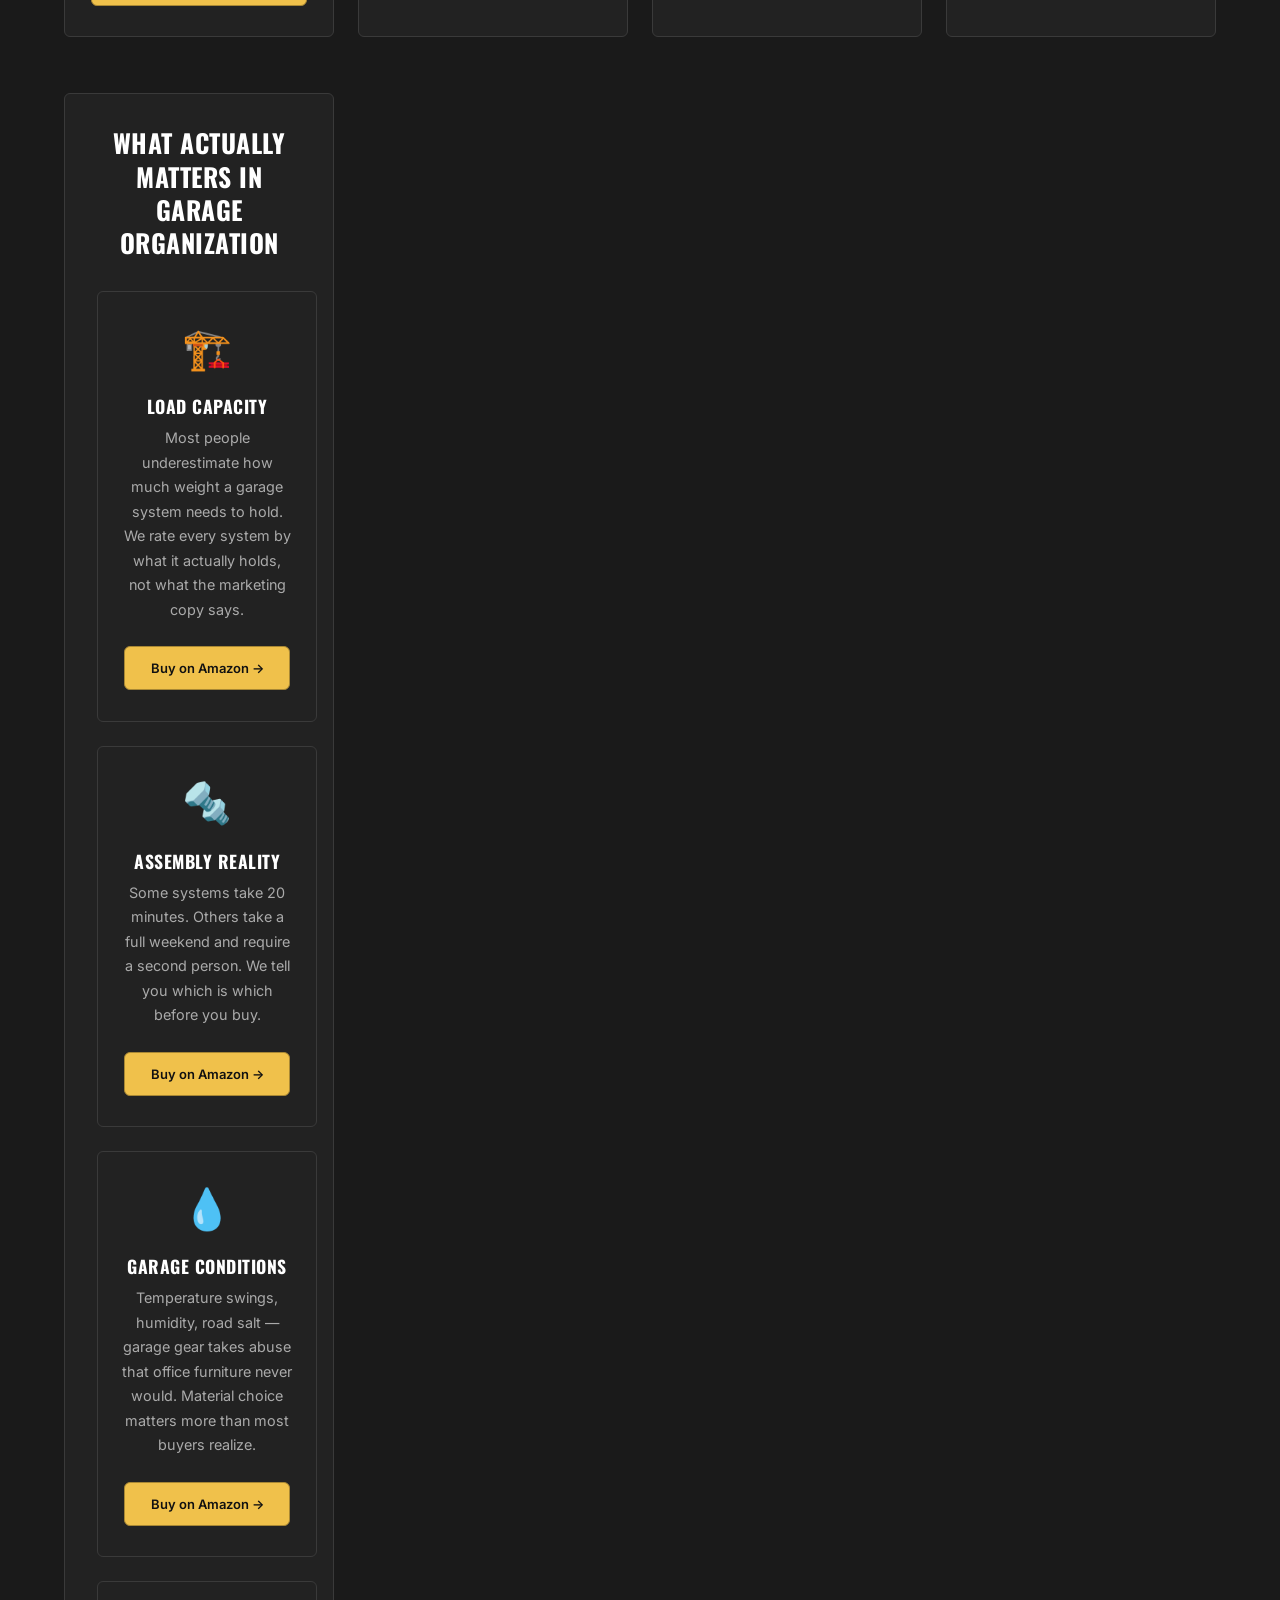
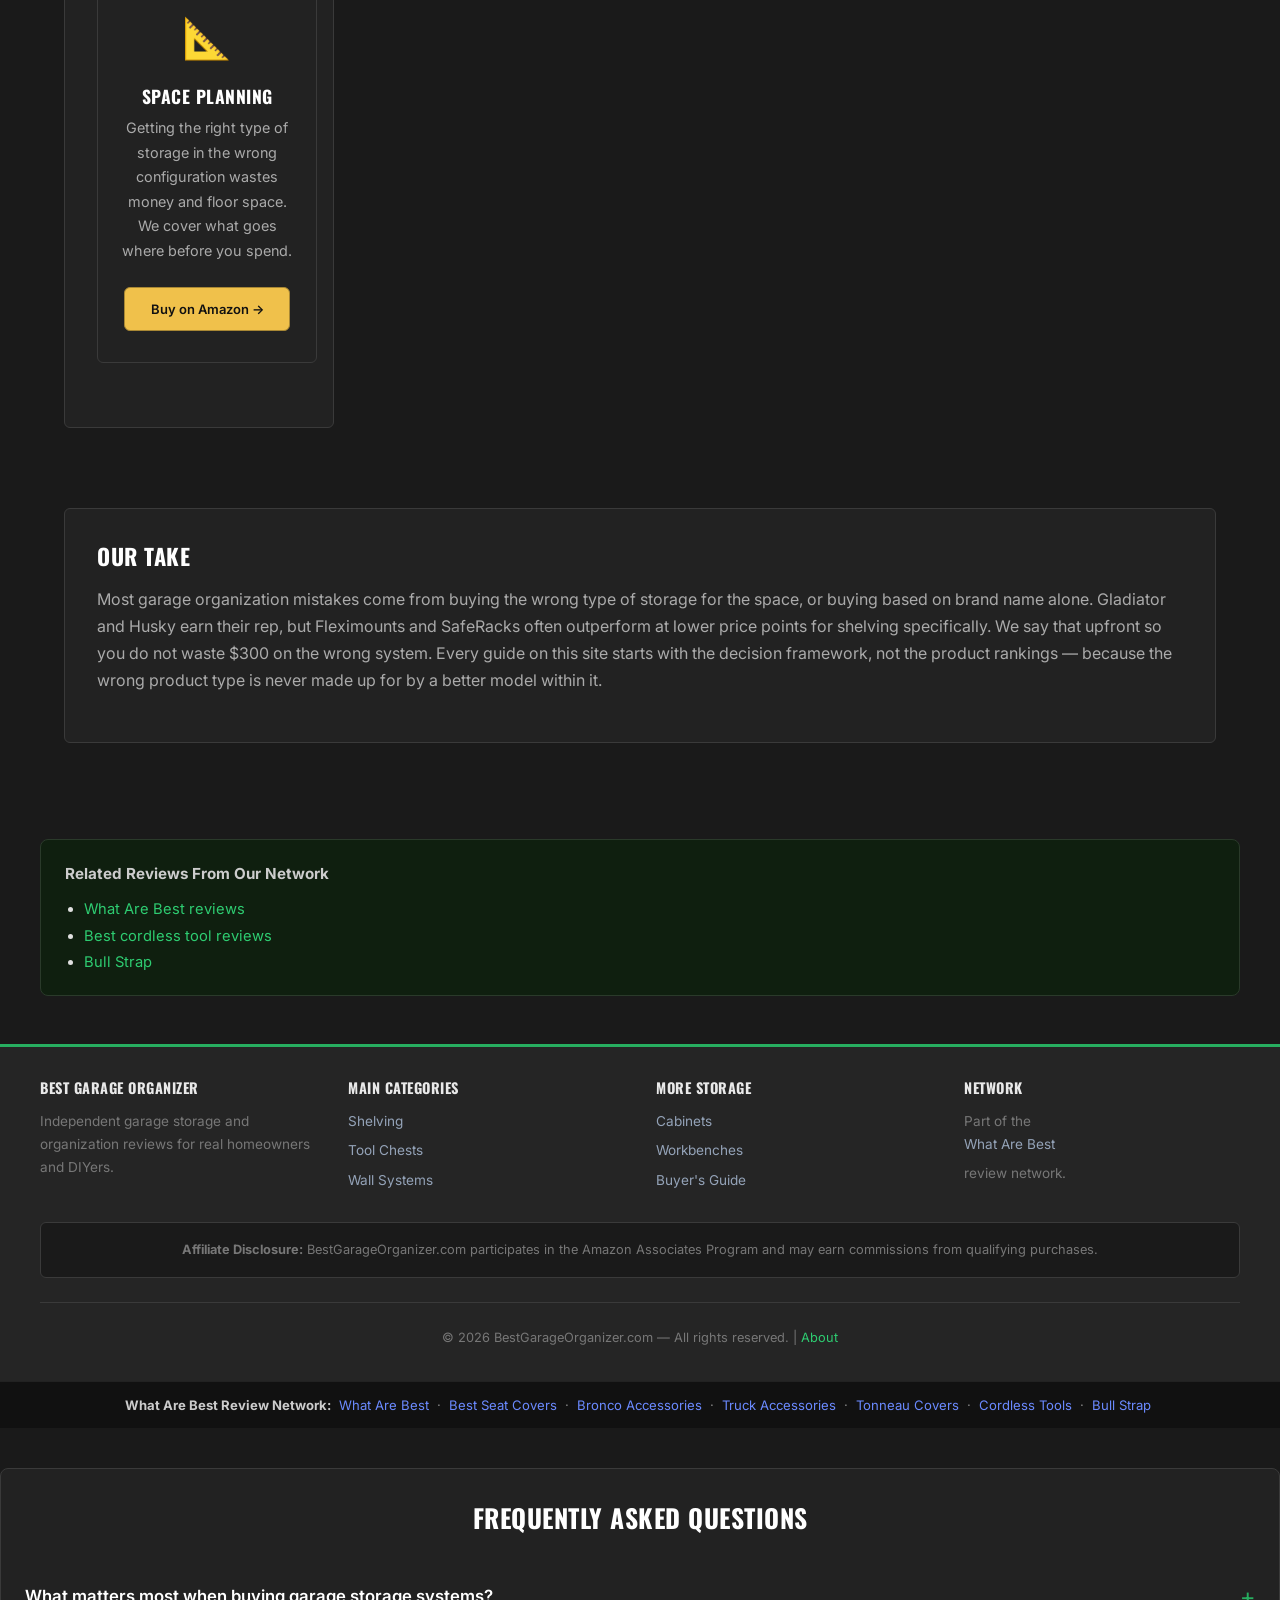
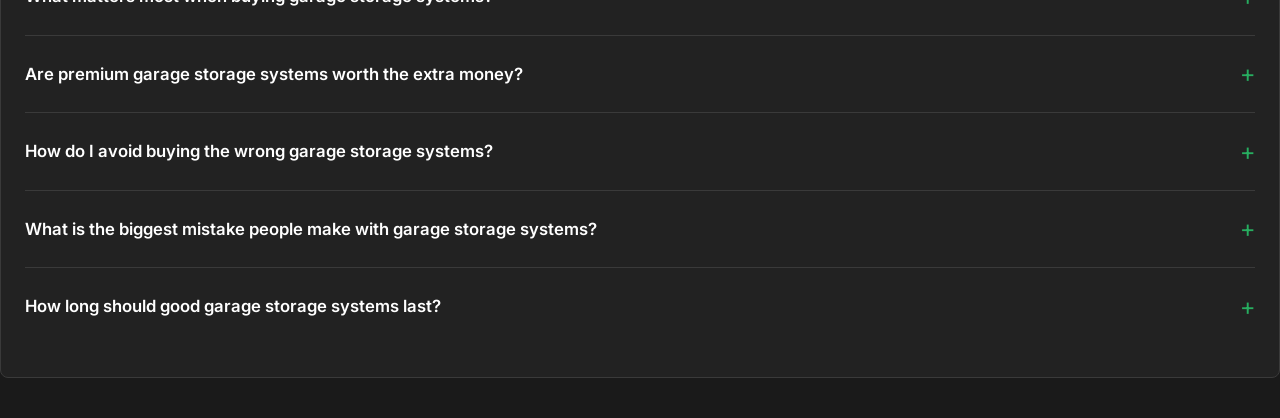
==== commit bdf7f3bd: "Add FAQ schema to all content pages" ====
--- a/index.html
+++ b/index.html
@@ -53,6 +53,67 @@
 .footer-col a{display:block;color:#94A3B8;font-size:.85rem;margin-bottom:6px;text-decoration:none}
 .footer-col a:hover{color:#fff}
 </style>
+<script type="application/ld+json">
+{
+  "@context": "https://schema.org",
+  "@type": "FAQPage",
+  "mainEntity": [
+    {
+      "@type": "Question",
+      "name": "What matters most when buying garage storage systems?",
+      "acceptedAnswer": {
+        "@type": "Answer",
+        "text": "The key factors are fit, build quality, and how the product will be used day to day. Buyers usually get in trouble when they chase the cheapest option without checking capacity, materials, or installation requirements. The right pick is the one that matches your actual use instead of the one with the flashiest bullet points."
+      }
+    },
+    {
+      "@type": "Question",
+      "name": "Are premium garage storage systems worth the extra money?",
+      "acceptedAnswer": {
+        "@type": "Answer",
+        "text": "Sometimes, yes. Higher-end options usually justify the price with better hardware, sturdier materials, smoother operation, or longer lifespan. If the product will be used heavily or left installed for years, spending more up front is usually cheaper than replacing a weak option later."
+      }
+    },
+    {
+      "@type": "Question",
+      "name": "How do I avoid buying the wrong garage storage systems?",
+      "acceptedAnswer": {
+        "@type": "Answer",
+        "text": "Start by measuring or confirming compatibility before looking at brands. Then compare the specific tradeoffs that matter for this category, like capacity, installation time, daily convenience, and warranty support. Most bad purchases happen when buyers pick off reviews alone without matching the product to their actual setup."
+      }
+    },
+    {
+      "@type": "Question",
+      "name": "What is the biggest mistake people make with garage storage systems?",
+      "acceptedAnswer": {
+        "@type": "Answer",
+        "text": "The most common mistake is buying for the spec sheet instead of real-world use. Bigger, heavier, or more feature-packed does not automatically mean better. A product that fits your space, routine, and budget correctly will outperform an \u201cupgraded\u201d option that creates friction every time you use it."
+      }
+    },
+    {
+      "@type": "Question",
+      "name": "How long should good garage storage systems last?",
+      "acceptedAnswer": {
+        "@type": "Answer",
+        "text": "That depends on materials, environment, and how hard they are used, but quality options in this category should hold up for years rather than months. Proper installation and occasional maintenance matter just as much as brand name. If something wears out unusually fast, poor fit or cheap hardware is usually the culprit."
+      }
+    }
+  ]
+}
+</script>
+<style>
+/* FAQ Section */
+.faq-section{background:var(--card-bg,#1a1a1a);border:1px solid var(--border-color,#333);border-radius:8px;padding:2rem 1.5rem;margin:2.5rem 0}
+.faq-section h2{font-family:var(--font-heading,inherit);color:var(--white,#fff);margin-bottom:1.5rem;font-size:1.6rem;text-align:center}
+.faq-item{border-bottom:1px solid var(--border-color,#333);padding:1rem 0}
+.faq-item:last-child{border-bottom:none}
+.faq-item summary{cursor:pointer;font-weight:600;color:var(--white,#fff);font-size:1.05rem;padding:.5rem 0;list-style:none;position:relative;padding-right:2rem}
+.faq-item summary::-webkit-details-marker{display:none}
+.faq-item summary::after{content:"+";position:absolute;right:0;top:50%;transform:translateY(-50%);color:var(--accent,#e8600a);font-size:1.5rem;font-weight:400;transition:transform .2s}
+.faq-item[open] summary::after{content:"\2212"}
+.faq-item summary:hover{color:var(--accent,#e8600a)}
+.faq-item p{margin:.8rem 0 .4rem;color:var(--text-secondary,#ccc);line-height:1.7;font-size:.98rem}
+</style>
 </head>
 <body>
 <header class="site-header">
@@ -146,5 +207,14 @@
   <a href="https://bestcordlesstools.com" style="color:#6b8aff;text-decoration:none;margin:0 4px;">Cordless Tools</a> ·
   <a href="https://bullstrap.com" style="color:#6b8aff;text-decoration:none;margin:0 4px;">Bull Strap</a>
 </div>
+<section class="faq-section" id="faq" aria-labelledby="faq-heading">
+  <h2 id="faq-heading">Frequently Asked Questions</h2>
+  <details class="faq-item"><summary>What matters most when buying garage storage systems?</summary><p>The key factors are fit, build quality, and how the product will be used day to day. Buyers usually get in trouble when they chase the cheapest option without checking capacity, materials, or installation requirements. The right pick is the one that matches your actual use instead of the one with the flashiest bullet points.</p></details>
+  <details class="faq-item"><summary>Are premium garage storage systems worth the extra money?</summary><p>Sometimes, yes. Higher-end options usually justify the price with better hardware, sturdier materials, smoother operation, or longer lifespan. If the product will be used heavily or left installed for years, spending more up front is usually cheaper than replacing a weak option later.</p></details>
+  <details class="faq-item"><summary>How do I avoid buying the wrong garage storage systems?</summary><p>Start by measuring or confirming compatibility before looking at brands. Then compare the specific tradeoffs that matter for this category, like capacity, installation time, daily convenience, and warranty support. Most bad purchases happen when buyers pick off reviews alone without matching the product to their actual setup.</p></details>
+  <details class="faq-item"><summary>What is the biggest mistake people make with garage storage systems?</summary><p>The most common mistake is buying for the spec sheet instead of real-world use. Bigger, heavier, or more feature-packed does not automatically mean better. A product that fits your space, routine, and budget correctly will outperform an “upgraded” option that creates friction every time you use it.</p></details>
+  <details class="faq-item"><summary>How long should good garage storage systems last?</summary><p>That depends on materials, environment, and how hard they are used, but quality options in this category should hold up for years rather than months. Proper installation and occasional maintenance matter just as much as brand name. If something wears out unusually fast, poor fit or cheap hardware is usually the culprit.</p></details>
+</section>
+
 </body>
 </html>
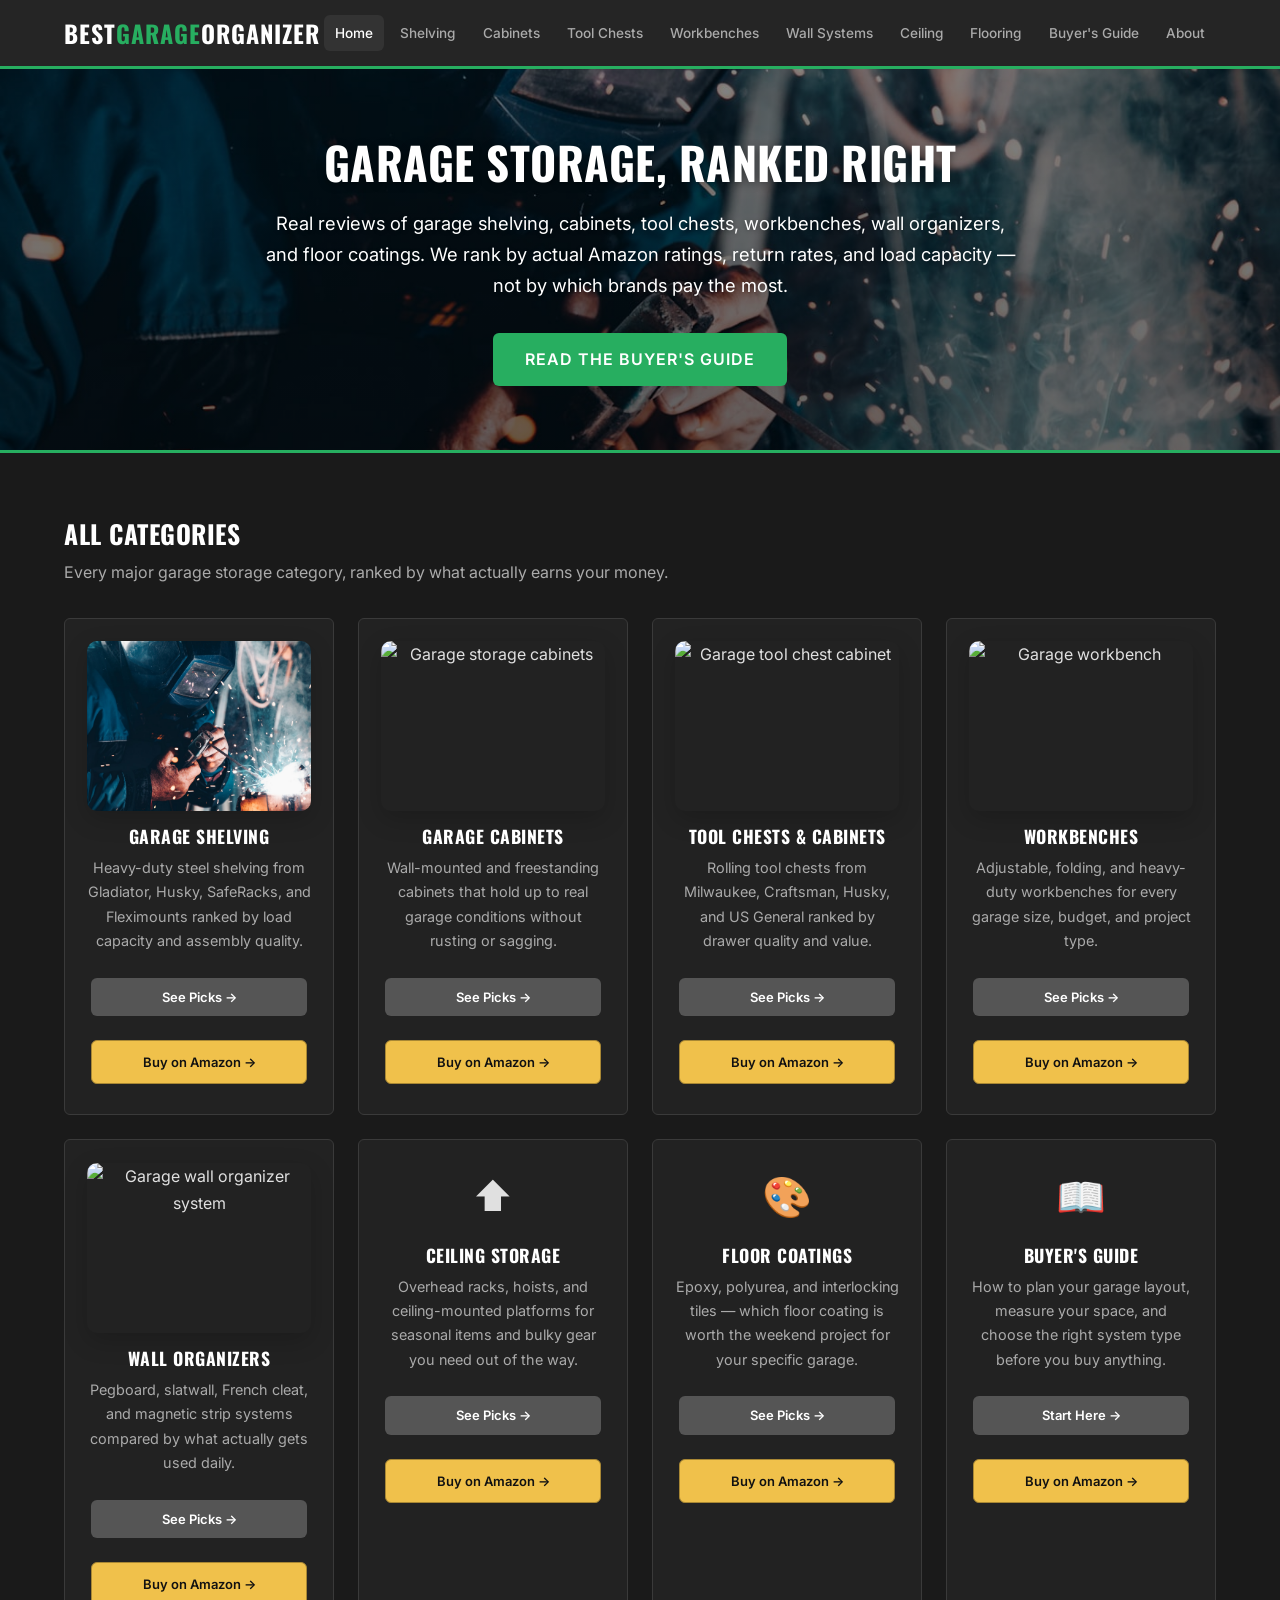
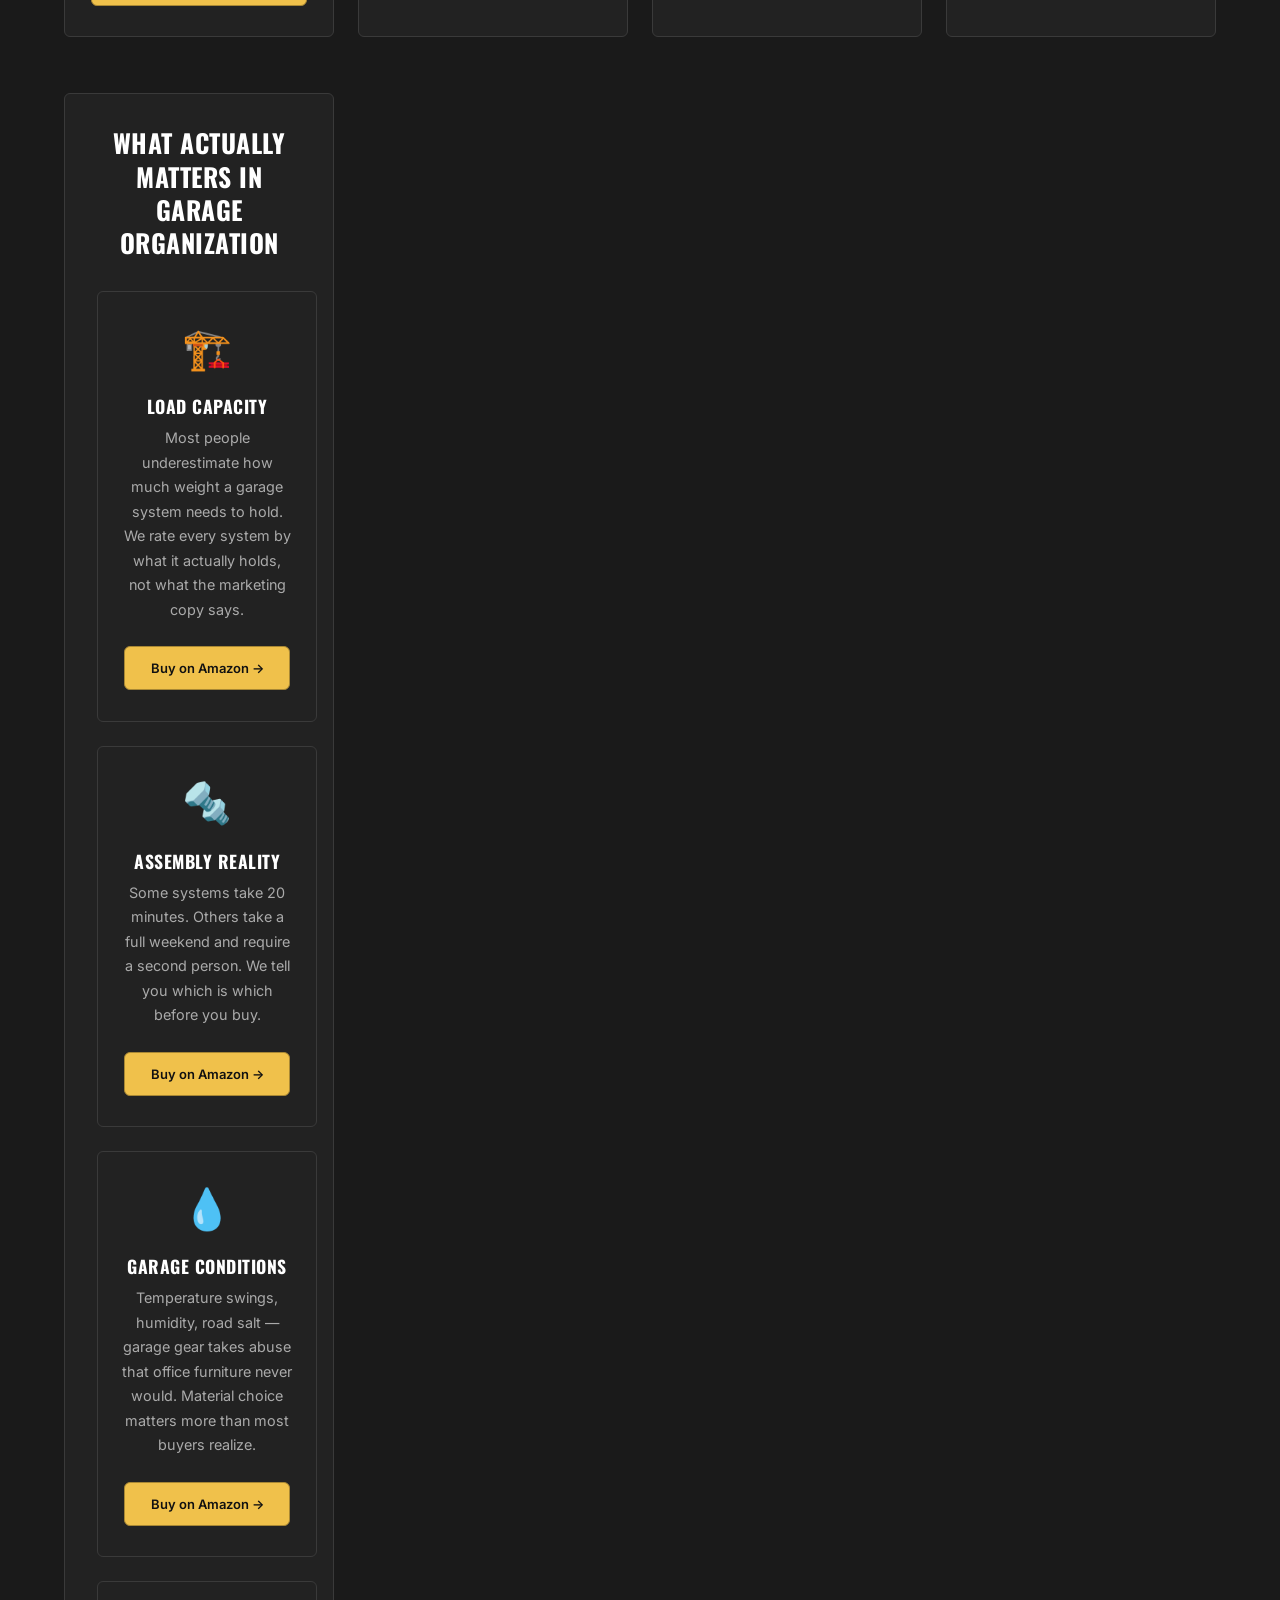
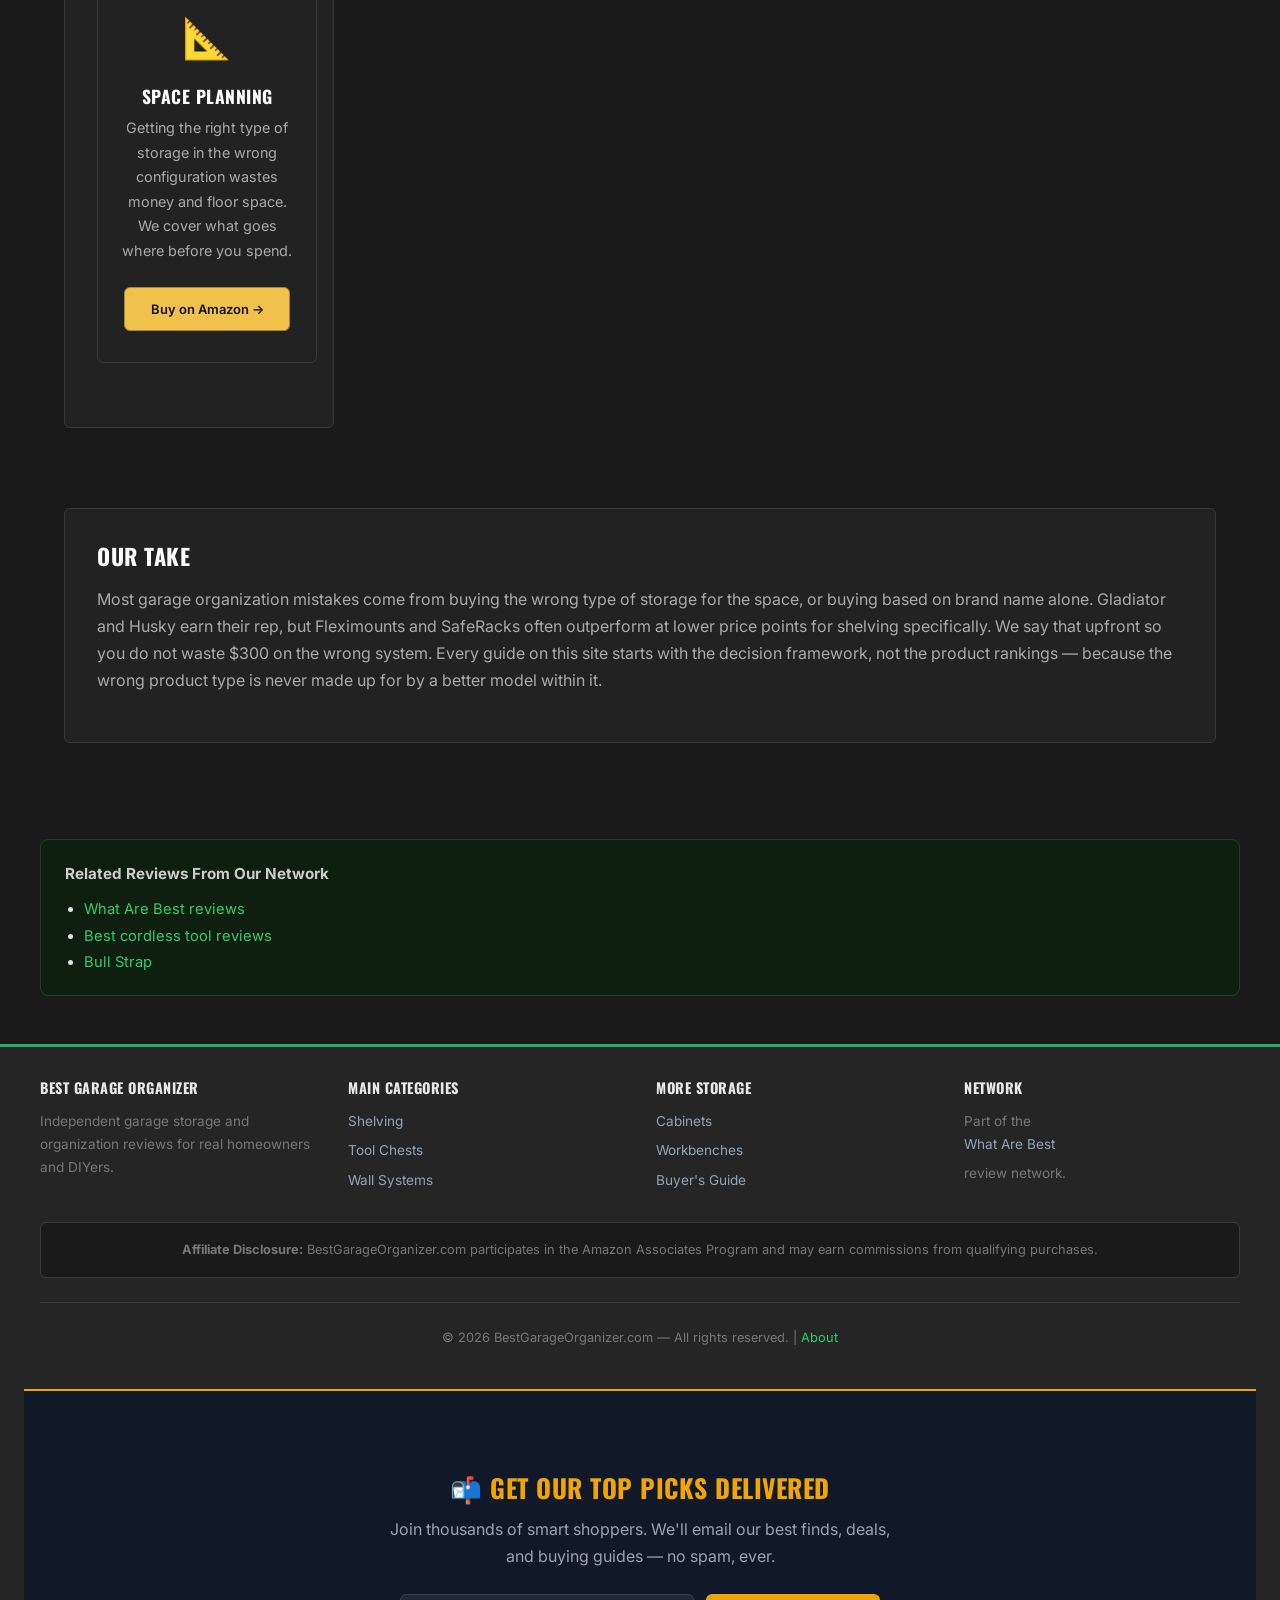
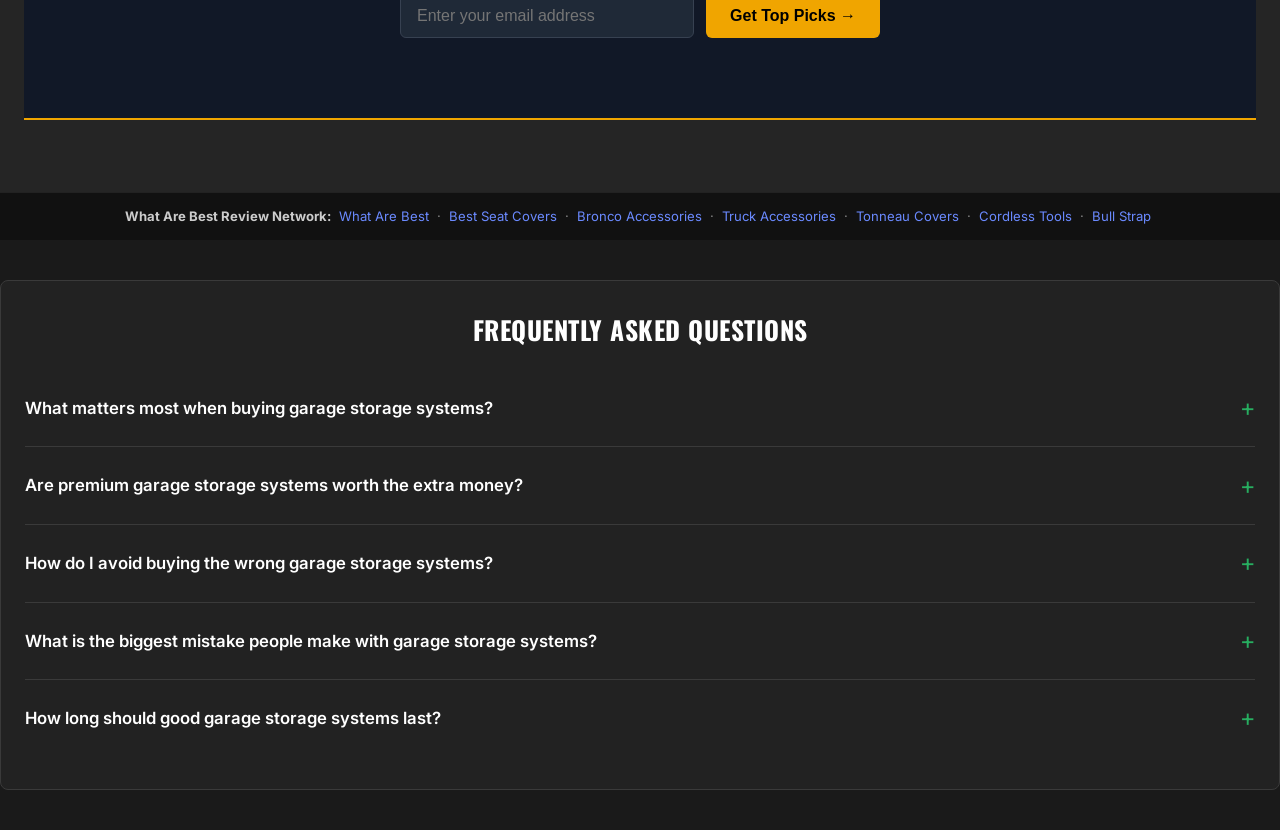
==== commit 63484819: "Add email capture form" ====
--- a/index.html
+++ b/index.html
@@ -30,6 +30,16 @@
 .buy-btn-bullstrap{background:#1a1a1a;color:#fff !important}
 .card-buttons{display:flex;gap:8px;flex-wrap:wrap;margin-top:10px;align-items:center}
 .card-buttons a{flex:1;min-width:120px;text-align:center;font-size:13px;padding:10px 12px}
+
+/* ===== EMAIL CAPTURE ===== */
+.email-capture { background: #111827; border-top: 2px solid #f0a500; border-bottom: 2px solid #f0a500; padding: 48px 24px; text-align: center; margin: 40px 0; }
+.email-capture h2 { color: #f0a500; font-size: 1.6em; margin-bottom: 12px; }
+.email-capture p { color: #9ca3af; margin-bottom: 24px; max-width: 500px; margin-left: auto; margin-right: auto; }
+.capture-form { display: flex; gap: 12px; justify-content: center; flex-wrap: wrap; max-width: 480px; margin: 0 auto; }
+.capture-form input[type="email"] { flex: 1; min-width: 220px; padding: 12px 16px; border-radius: 6px; border: 1px solid #374151; background: #1f2937; color: #e0e0e0; font-size: 1em; }
+.capture-form button { background: #f0a500; color: #000; font-weight: 700; padding: 12px 24px; border: none; border-radius: 6px; cursor: pointer; font-size: 1em; white-space: nowrap; }
+.capture-form button:hover { background: #e09400; }
+/* ========================= */
 </style><style>
 /* === VISUAL OVERHAUL ENHANCEMENTS === */
 html{scroll-behavior:smooth}
@@ -186,6 +196,23 @@
 </div>
 <div class="affiliate-disclosure"><p><strong>Affiliate Disclosure:</strong> BestGarageOrganizer.com participates in the Amazon Associates Program and may earn commissions from qualifying purchases.</p></div>
 <div class="footer-bottom"><p>© 2026 BestGarageOrganizer.com — All rights reserved. | <a href="about.html">About</a></p></div>
+
+<!-- EMAIL CAPTURE -->
+<section class="email-capture">
+  <div class="container">
+    <h2>📬 Get Our Top Picks Delivered</h2>
+    <p>Join thousands of smart shoppers. We'll email our best finds, deals, and buying guides — no spam, ever.</p>
+    <form class="capture-form" action="https://api.web3forms.com/submit" method="POST">
+      <input type="hidden" name="access_key" value="2a6ef7e0-b23f-4b0b-a2e4-5ca5b6a3e9d7">
+      <input type="hidden" name="subject" value="New Subscriber — bestgarageorganizer.com">
+      <input type="hidden" name="redirect" value="https://bestgarageorganizer.com/thanks.html">
+      <input type="email" name="email" placeholder="Enter your email address" required>
+      <button type="submit">Get Top Picks →</button>
+    </form>
+  </div>
+</section>
+<!-- END EMAIL CAPTURE -->
+
 </footer>
 <script src="js/main.js"></script>
 
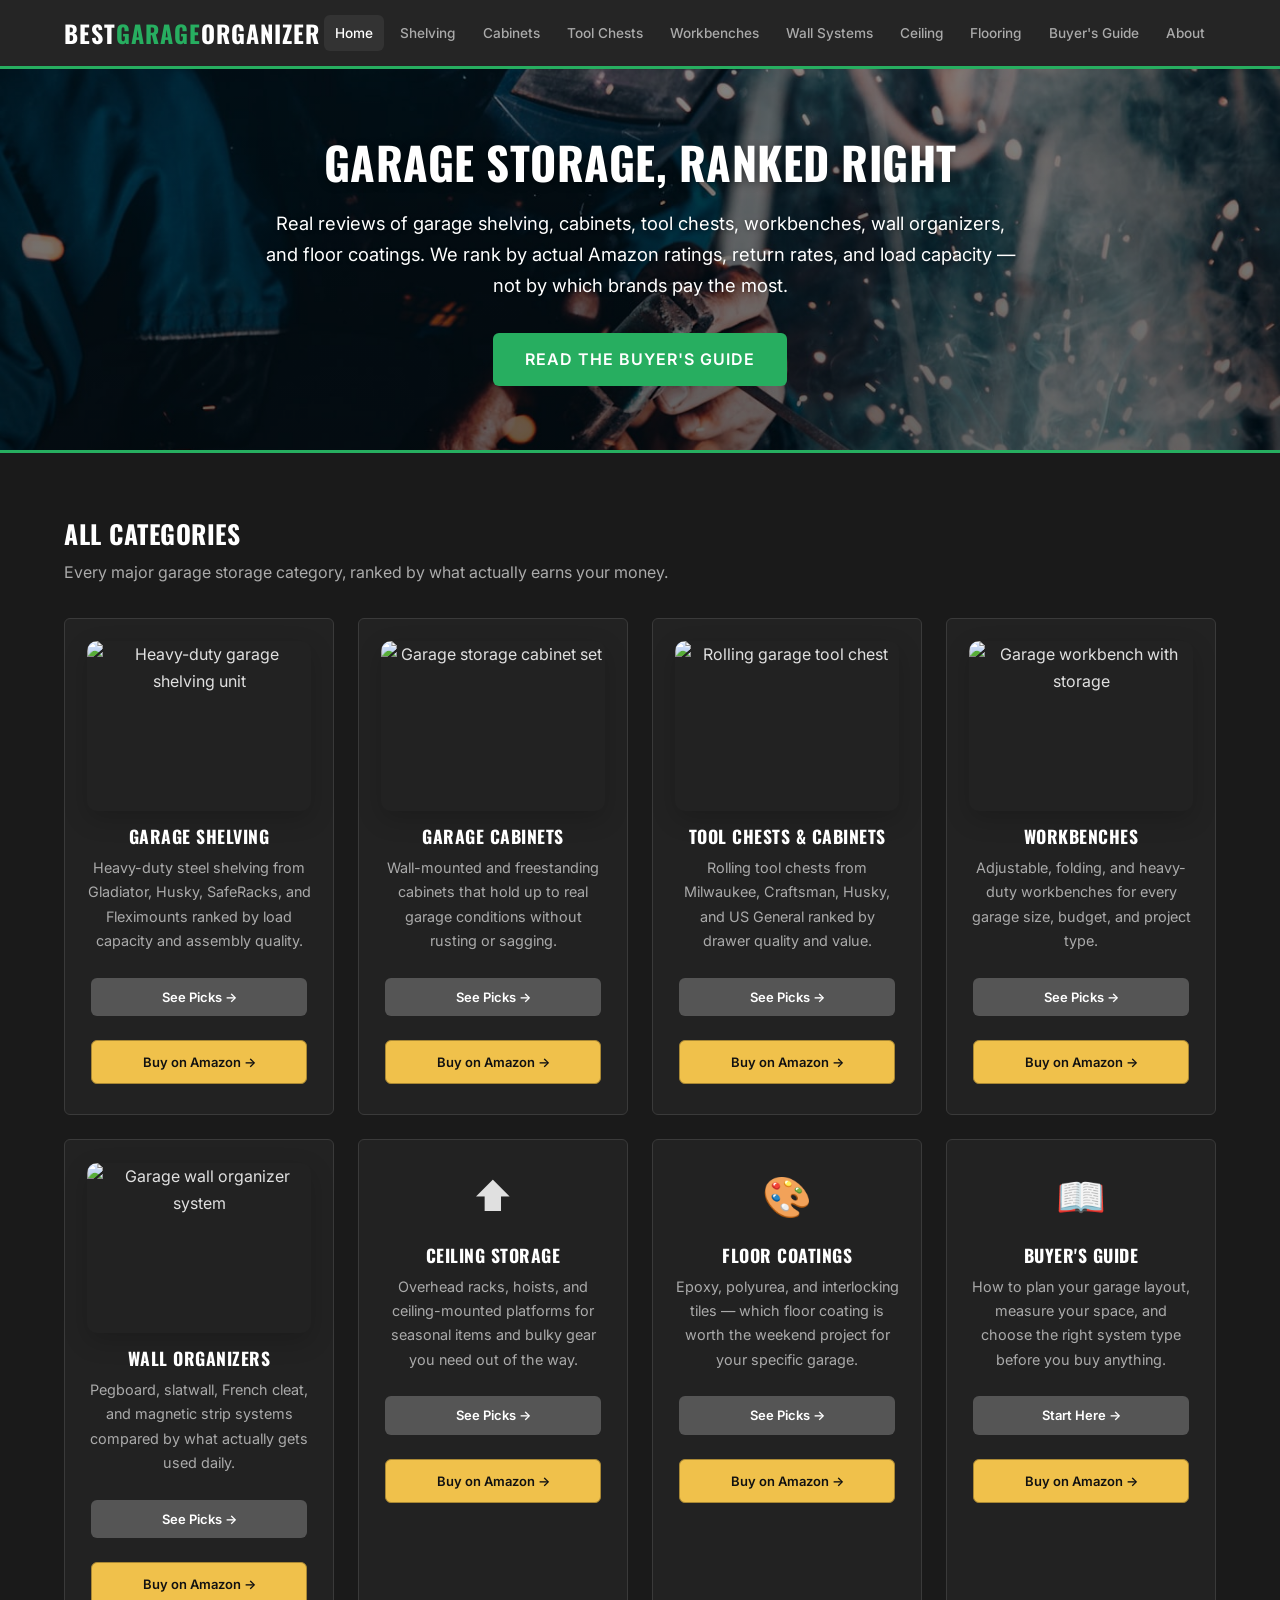
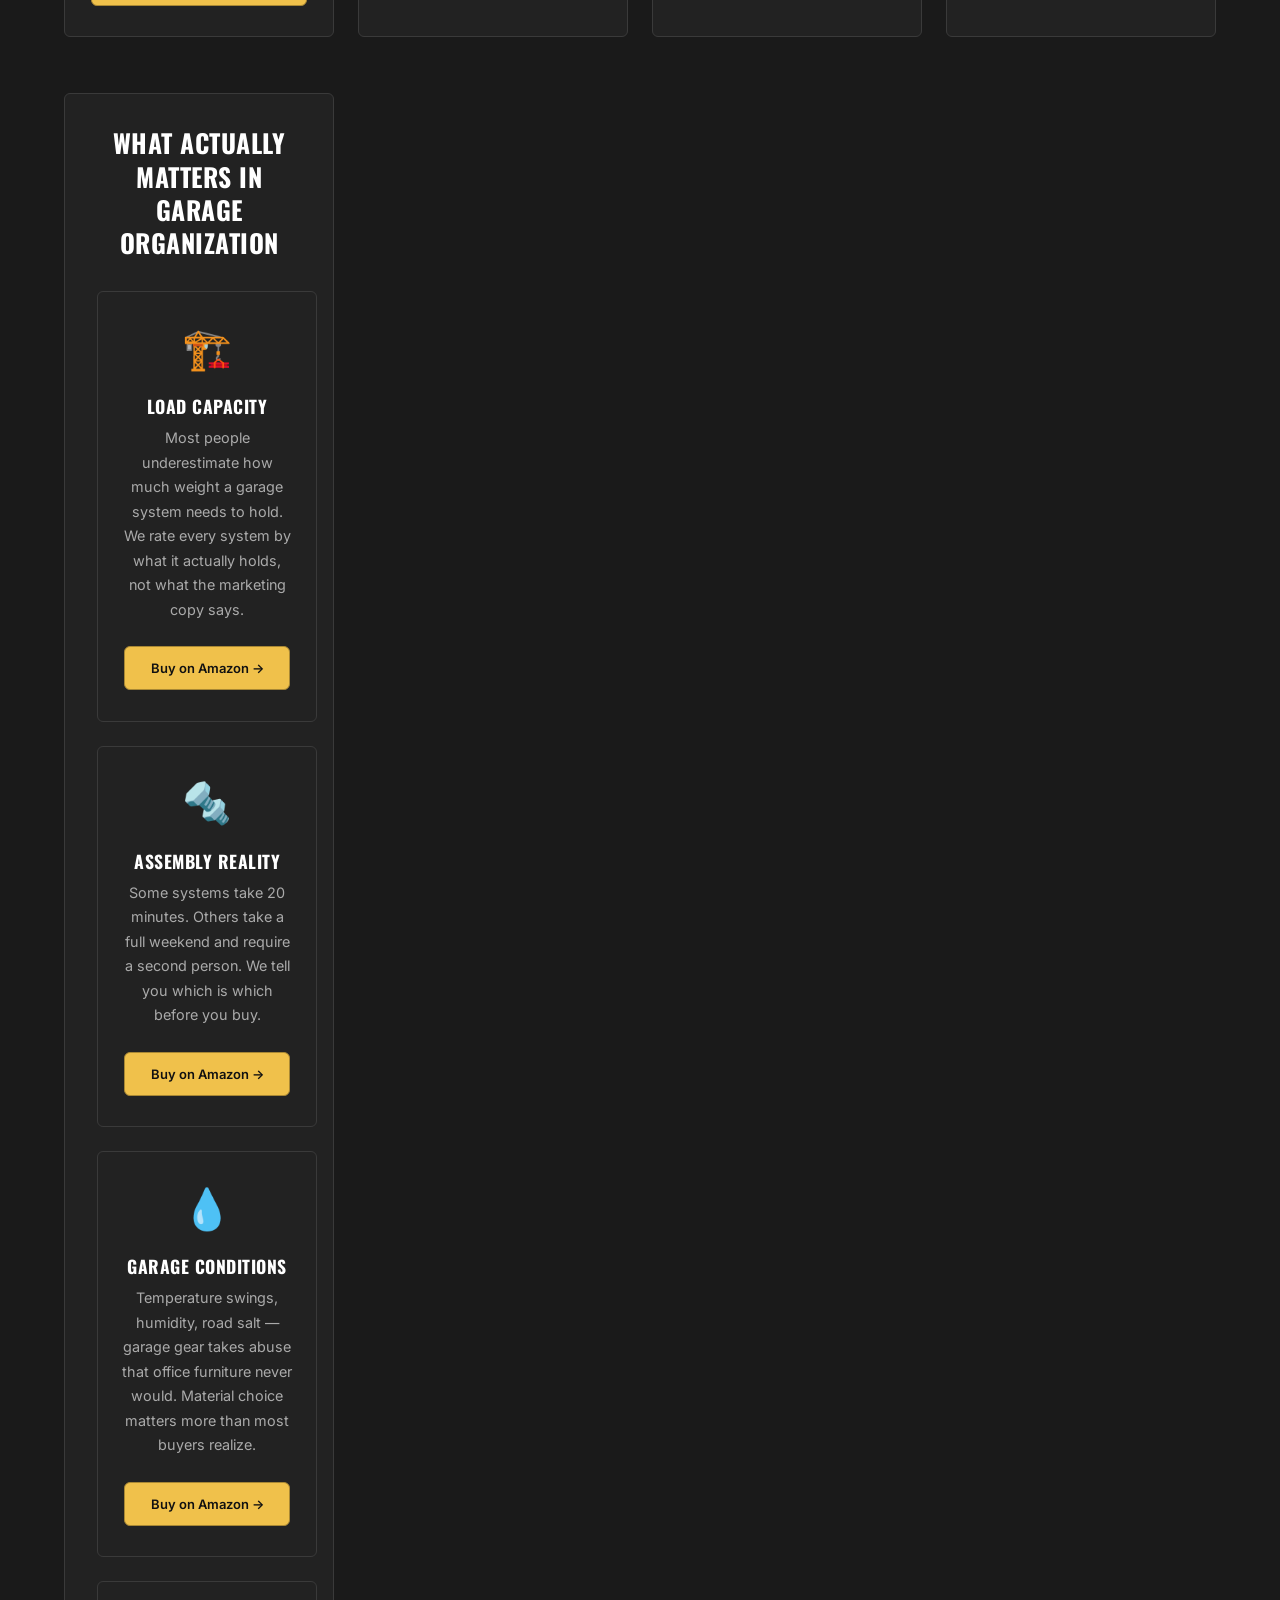
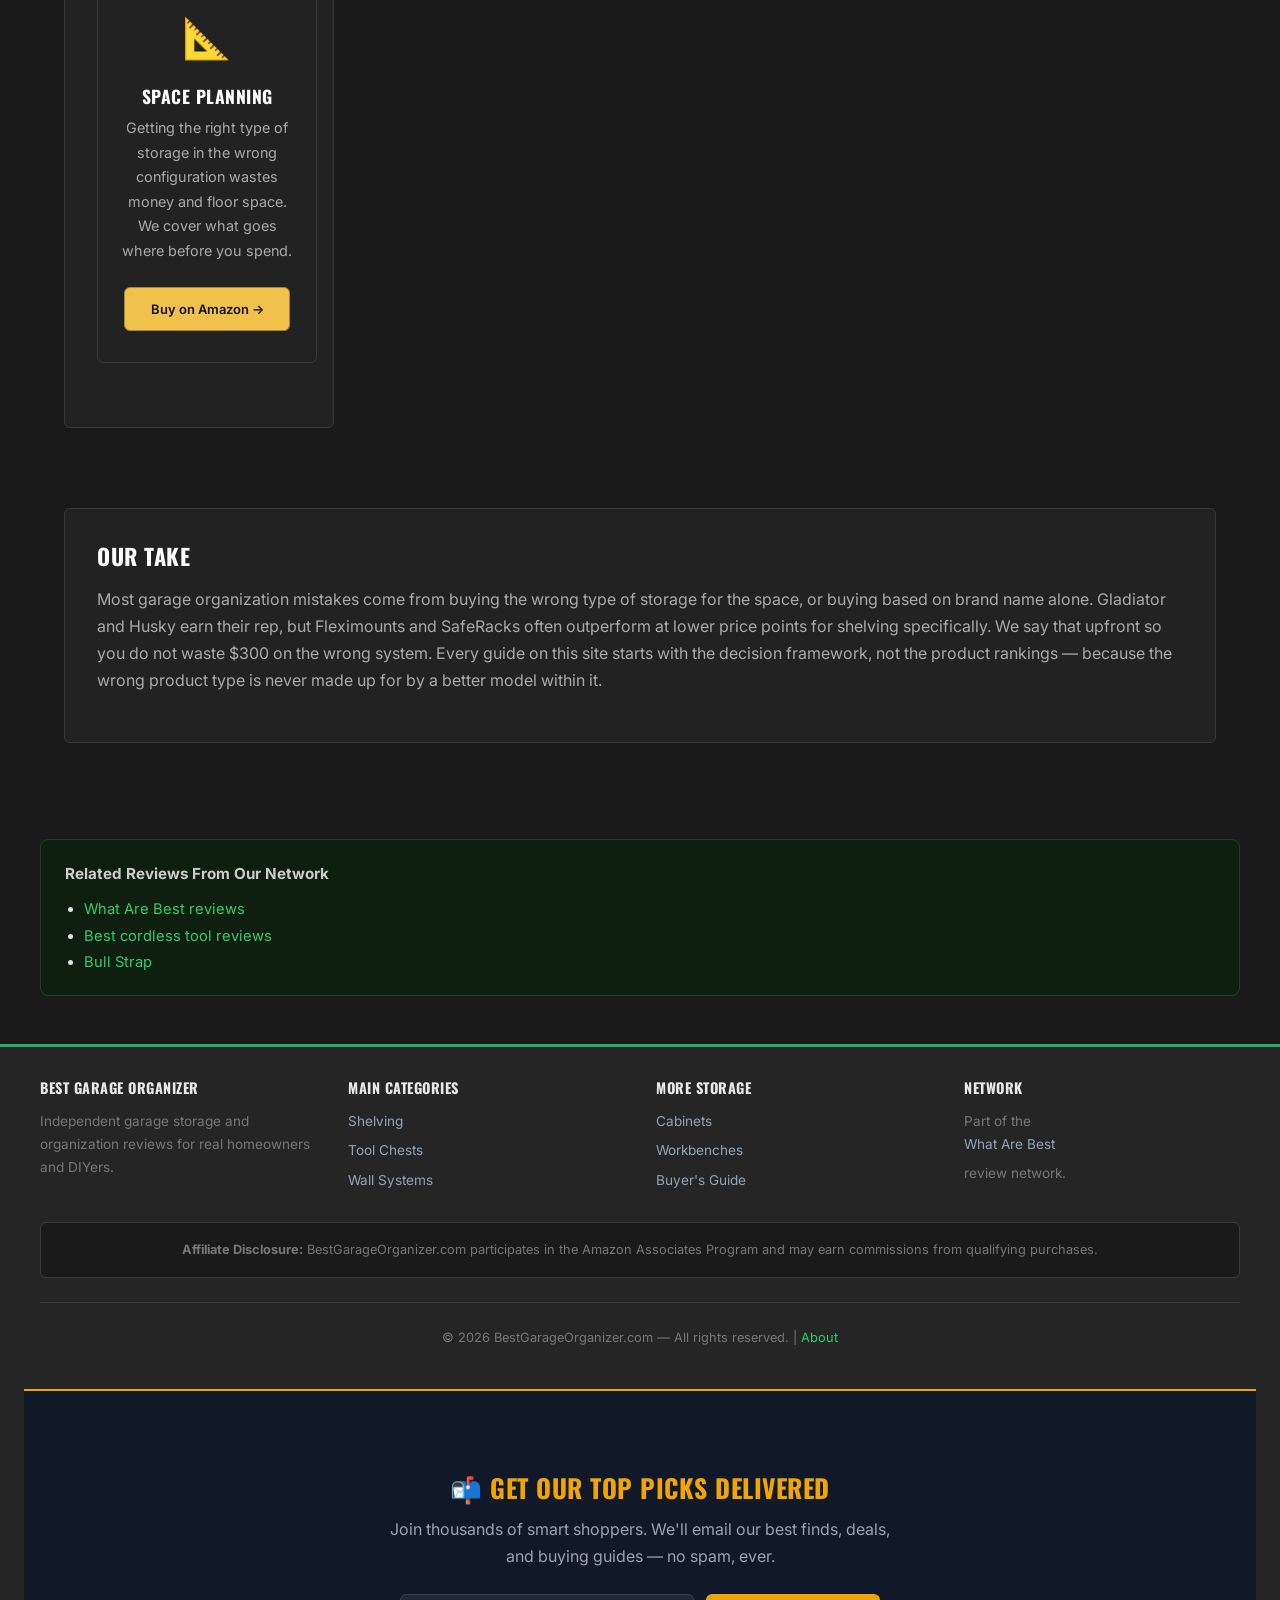
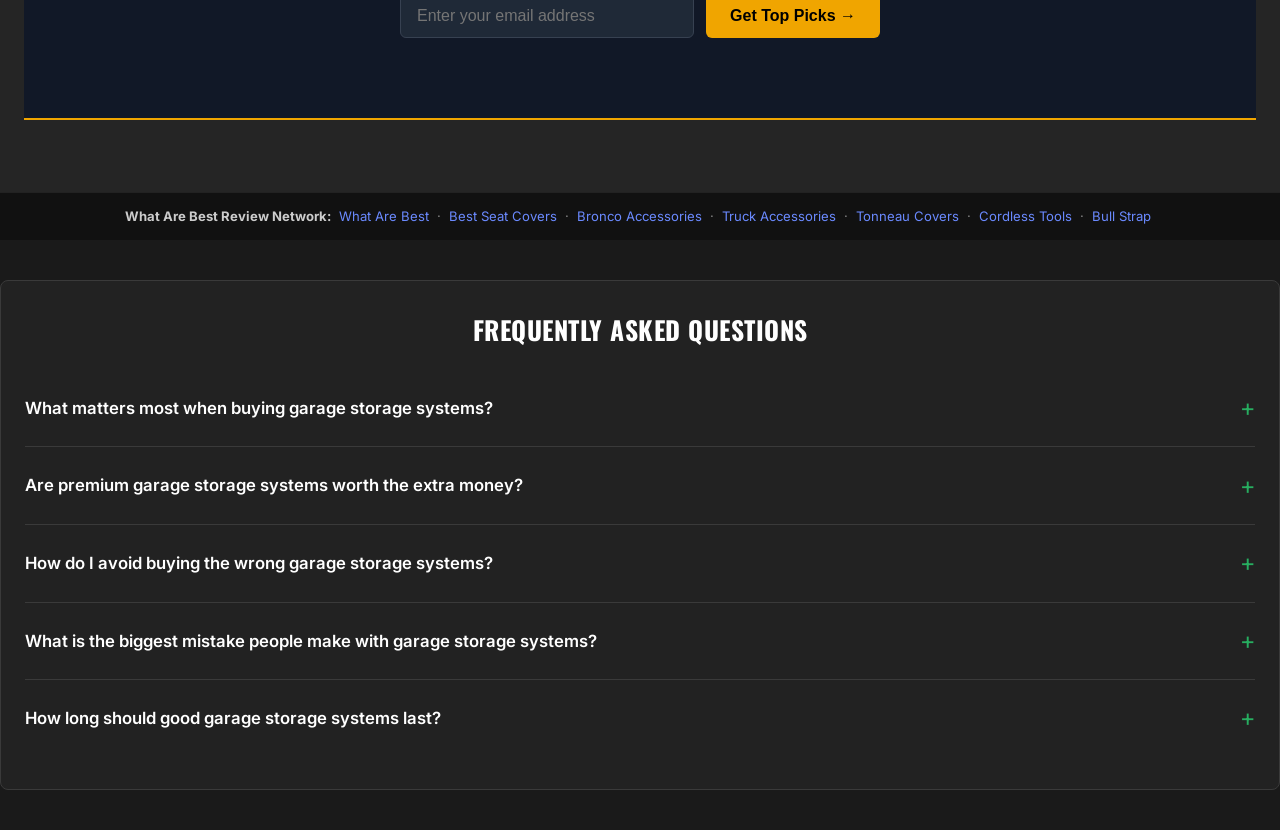
==== commit c36c975e: "Remove broken and mismatched garage organizer images" ====
--- a/index.html
+++ b/index.html
@@ -155,11 +155,11 @@
 <h2 style="color:var(--white);margin:2rem 0 .5rem;font-family:var(--font-heading);text-transform:uppercase;font-size:1.6rem">All Categories</h2>
 <p style="color:var(--text-secondary);margin-bottom:1.5rem">Every major garage storage category, ranked by what actually earns your money.</p>
 <div class="category-grid">
-<div class="cat-card"><img alt="Organized garage with shelving and storage cabinets" loading="lazy" src="images/hero-garage.jpg"/><h3>Garage Shelving</h3><p>Heavy-duty steel shelving from Gladiator, Husky, SafeRacks, and Fleximounts ranked by load capacity and assembly quality.</p><div class="card-buttons"><a class="buy-btn buy-btn-store" href="best-garage-shelving.html" style="background:#555;font-size:13px;padding:8px 12px">See Picks →</a><a class="buy-btn buy-btn-amazon" href="https://www.amazon.com/s?k=Garage+Shelving&amp;tag=brazenprodu01-20" rel="nofollow noopener" target="_blank">Buy on Amazon →</a></div></div>
-<div class="cat-card"><img alt="Garage storage cabinets" loading="lazy" src="https://m.media-amazon.com/images/I/51GKxhDUidL._AC_SL1500_.jpg"/><h3>Garage Cabinets</h3><p>Wall-mounted and freestanding cabinets that hold up to real garage conditions without rusting or sagging.</p><div class="card-buttons"><a class="buy-btn buy-btn-store" href="best-garage-cabinets.html" style="background:#555;font-size:13px;padding:8px 12px">See Picks →</a><a class="buy-btn buy-btn-amazon" href="https://www.amazon.com/s?k=Garage+Cabinets&amp;tag=brazenprodu01-20" rel="nofollow noopener" target="_blank">Buy on Amazon →</a></div></div>
-<div class="cat-card"><img alt="Garage tool chest cabinet" loading="lazy" src="https://m.media-amazon.com/images/I/71kblfz6F1L._AC_SL1500_.jpg"/><h3>Tool Chests &amp; Cabinets</h3><p>Rolling tool chests from Milwaukee, Craftsman, Husky, and US General ranked by drawer quality and value.</p><div class="card-buttons"><a class="buy-btn buy-btn-store" href="best-tool-chests.html" style="background:#555;font-size:13px;padding:8px 12px">See Picks →</a><a class="buy-btn buy-btn-amazon" href="https://www.amazon.com/s?k=Tool+Chests+&amp;+Cabinets&amp;tag=brazenprodu01-20" rel="nofollow noopener" target="_blank">Buy on Amazon →</a></div></div>
-<div class="cat-card"><img alt="Garage workbench" loading="lazy" src="https://m.media-amazon.com/images/I/71E2g9uIwhL._AC_SL1500_.jpg"/><h3>Workbenches</h3><p>Adjustable, folding, and heavy-duty workbenches for every garage size, budget, and project type.</p><div class="card-buttons"><a class="buy-btn buy-btn-store" href="best-workbenches.html" style="background:#555;font-size:13px;padding:8px 12px">See Picks →</a><a class="buy-btn buy-btn-amazon" href="https://www.amazon.com/s?k=Workbenches&amp;tag=brazenprodu01-20" rel="nofollow noopener" target="_blank">Buy on Amazon →</a></div></div>
-<div class="cat-card"><img alt="Garage wall organizer system" loading="lazy" src="https://m.media-amazon.com/images/I/61wO5UvtjXL._AC_SL1500_.jpg"/><h3>Wall Organizers</h3><p>Pegboard, slatwall, French cleat, and magnetic strip systems compared by what actually gets used daily.</p><div class="card-buttons"><a class="buy-btn buy-btn-store" href="best-wall-organizers.html" style="background:#555;font-size:13px;padding:8px 12px">See Picks →</a><a class="buy-btn buy-btn-amazon" href="https://www.amazon.com/s?k=Wall+Organizers&amp;tag=brazenprodu01-20" rel="nofollow noopener" target="_blank">Buy on Amazon →</a></div></div>
+<div class="cat-card"><img alt="Heavy-duty garage shelving unit" loading="lazy" src="https://m.media-amazon.com/images/I/51GKxhDUidL._AC_SL1500_.jpg"/><h3>Garage Shelving</h3><p>Heavy-duty steel shelving from Gladiator, Husky, SafeRacks, and Fleximounts ranked by load capacity and assembly quality.</p><div class="card-buttons"><a class="buy-btn buy-btn-store" href="best-garage-shelving.html" style="background:#555;font-size:13px;padding:8px 12px">See Picks →</a><a class="buy-btn buy-btn-amazon" href="https://www.amazon.com/s?k=Garage+Shelving&amp;tag=brazenprodu01-20" rel="nofollow noopener" target="_blank">Buy on Amazon →</a></div></div>
+<div class="cat-card"><img alt="Garage storage cabinet set" loading="lazy" src="https://m.media-amazon.com/images/I/71kblfz6F1L._AC_SL1500_.jpg"/><h3>Garage Cabinets</h3><p>Wall-mounted and freestanding cabinets that hold up to real garage conditions without rusting or sagging.</p><div class="card-buttons"><a class="buy-btn buy-btn-store" href="best-garage-cabinets.html" style="background:#555;font-size:13px;padding:8px 12px">See Picks →</a><a class="buy-btn buy-btn-amazon" href="https://www.amazon.com/s?k=Garage+Cabinets&amp;tag=brazenprodu01-20" rel="nofollow noopener" target="_blank">Buy on Amazon →</a></div></div>
+<div class="cat-card"><img alt="Rolling garage tool chest" loading="lazy" src="https://m.media-amazon.com/images/I/71E2g9uIwhL._AC_SL1500_.jpg"/><h3>Tool Chests &amp; Cabinets</h3><p>Rolling tool chests from Milwaukee, Craftsman, Husky, and US General ranked by drawer quality and value.</p><div class="card-buttons"><a class="buy-btn buy-btn-store" href="best-tool-chests.html" style="background:#555;font-size:13px;padding:8px 12px">See Picks →</a><a class="buy-btn buy-btn-amazon" href="https://www.amazon.com/s?k=Tool+Chests+&amp;+Cabinets&amp;tag=brazenprodu01-20" rel="nofollow noopener" target="_blank">Buy on Amazon →</a></div></div>
+<div class="cat-card"><img alt="Garage workbench with storage" loading="lazy" src="https://m.media-amazon.com/images/I/61wO5UvtjXL._AC_SL1500_.jpg"/><h3>Workbenches</h3><p>Adjustable, folding, and heavy-duty workbenches for every garage size, budget, and project type.</p><div class="card-buttons"><a class="buy-btn buy-btn-store" href="best-workbenches.html" style="background:#555;font-size:13px;padding:8px 12px">See Picks →</a><a class="buy-btn buy-btn-amazon" href="https://www.amazon.com/s?k=Workbenches&amp;tag=brazenprodu01-20" rel="nofollow noopener" target="_blank">Buy on Amazon →</a></div></div>
+<div class="cat-card"><img alt="Garage wall organizer system" loading="lazy" src="https://m.media-amazon.com/images/I/71lgqwpYlGL._AC_SL1500_.jpg"/><h3>Wall Organizers</h3><p>Pegboard, slatwall, French cleat, and magnetic strip systems compared by what actually gets used daily.</p><div class="card-buttons"><a class="buy-btn buy-btn-store" href="best-wall-organizers.html" style="background:#555;font-size:13px;padding:8px 12px">See Picks →</a><a class="buy-btn buy-btn-amazon" href="https://www.amazon.com/s?k=Wall+Organizers&amp;tag=brazenprodu01-20" rel="nofollow noopener" target="_blank">Buy on Amazon →</a></div></div>
 <div class="cat-card"><div class="icon">⬆️</div><h3>Ceiling Storage</h3><p>Overhead racks, hoists, and ceiling-mounted platforms for seasonal items and bulky gear you need out of the way.</p><div class="card-buttons"><a class="buy-btn buy-btn-store" href="best-garage-ceiling-storage.html" style="background:#555;font-size:13px;padding:8px 12px">See Picks →</a><a class="buy-btn buy-btn-amazon" href="https://www.amazon.com/s?k=Ceiling+Storage&amp;tag=brazenprodu01-20" rel="nofollow noopener" target="_blank">Buy on Amazon →</a></div></div>
 <div class="cat-card"><div class="icon">🎨</div><h3>Floor Coatings</h3><p>Epoxy, polyurea, and interlocking tiles — which floor coating is worth the weekend project for your specific garage.</p><div class="card-buttons"><a class="buy-btn buy-btn-store" href="best-garage-floor-coating.html" style="background:#555;font-size:13px;padding:8px 12px">See Picks →</a><a class="buy-btn buy-btn-amazon" href="https://www.amazon.com/s?k=Floor+Coatings&amp;tag=brazenprodu01-20" rel="nofollow noopener" target="_blank">Buy on Amazon →</a></div></div>
 <div class="cat-card"><div class="icon">📖</div><h3>Buyer's Guide</h3><p>How to plan your garage layout, measure your space, and choose the right system type before you buy anything.</p><div class="card-buttons"><a class="buy-btn buy-btn-store" href="buyers-guide.html" style="background:#555;font-size:13px;padding:8px 12px">Start Here →</a><a class="buy-btn buy-btn-amazon" href="https://www.amazon.com/s?k=Buyer&tag=brazenprodu01-20's+Guide&amp;tag=brazenprodu01-20" rel="nofollow noopener" target="_blank">Buy on Amazon →</a></div></div>
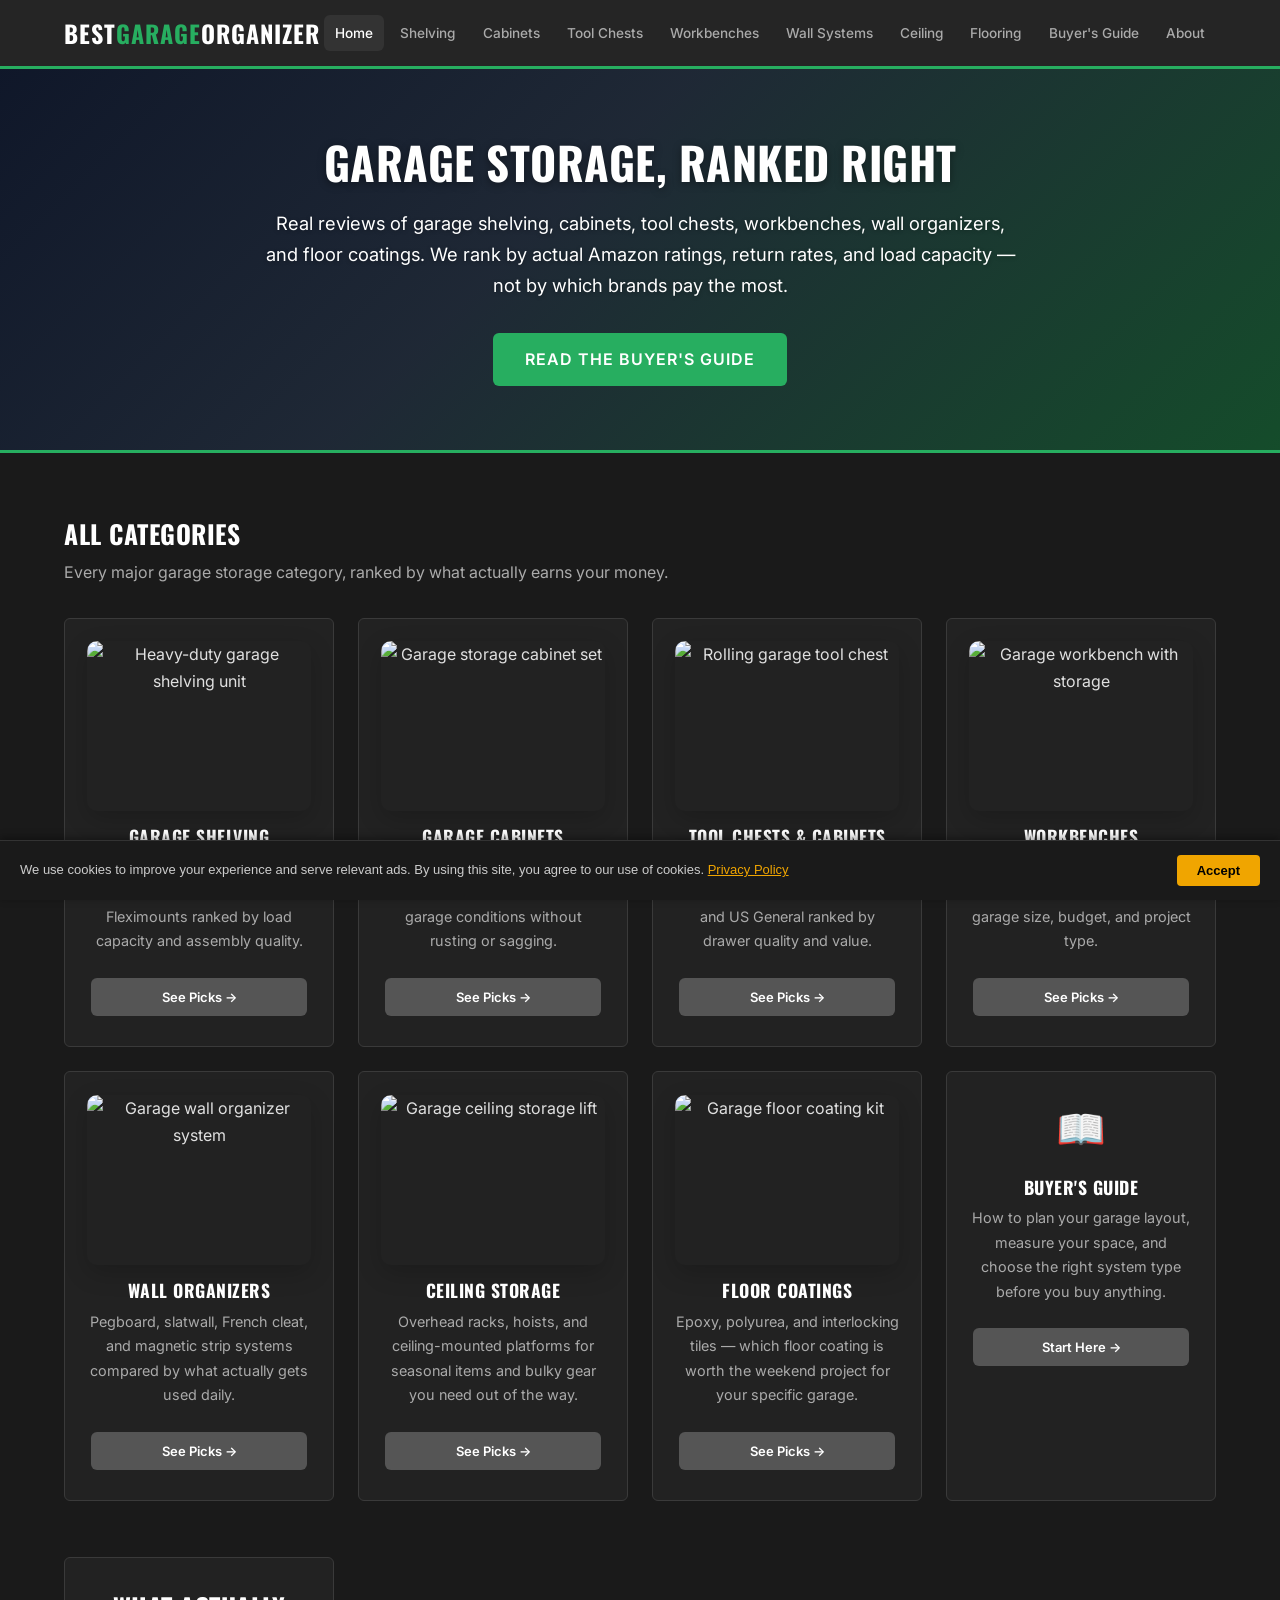
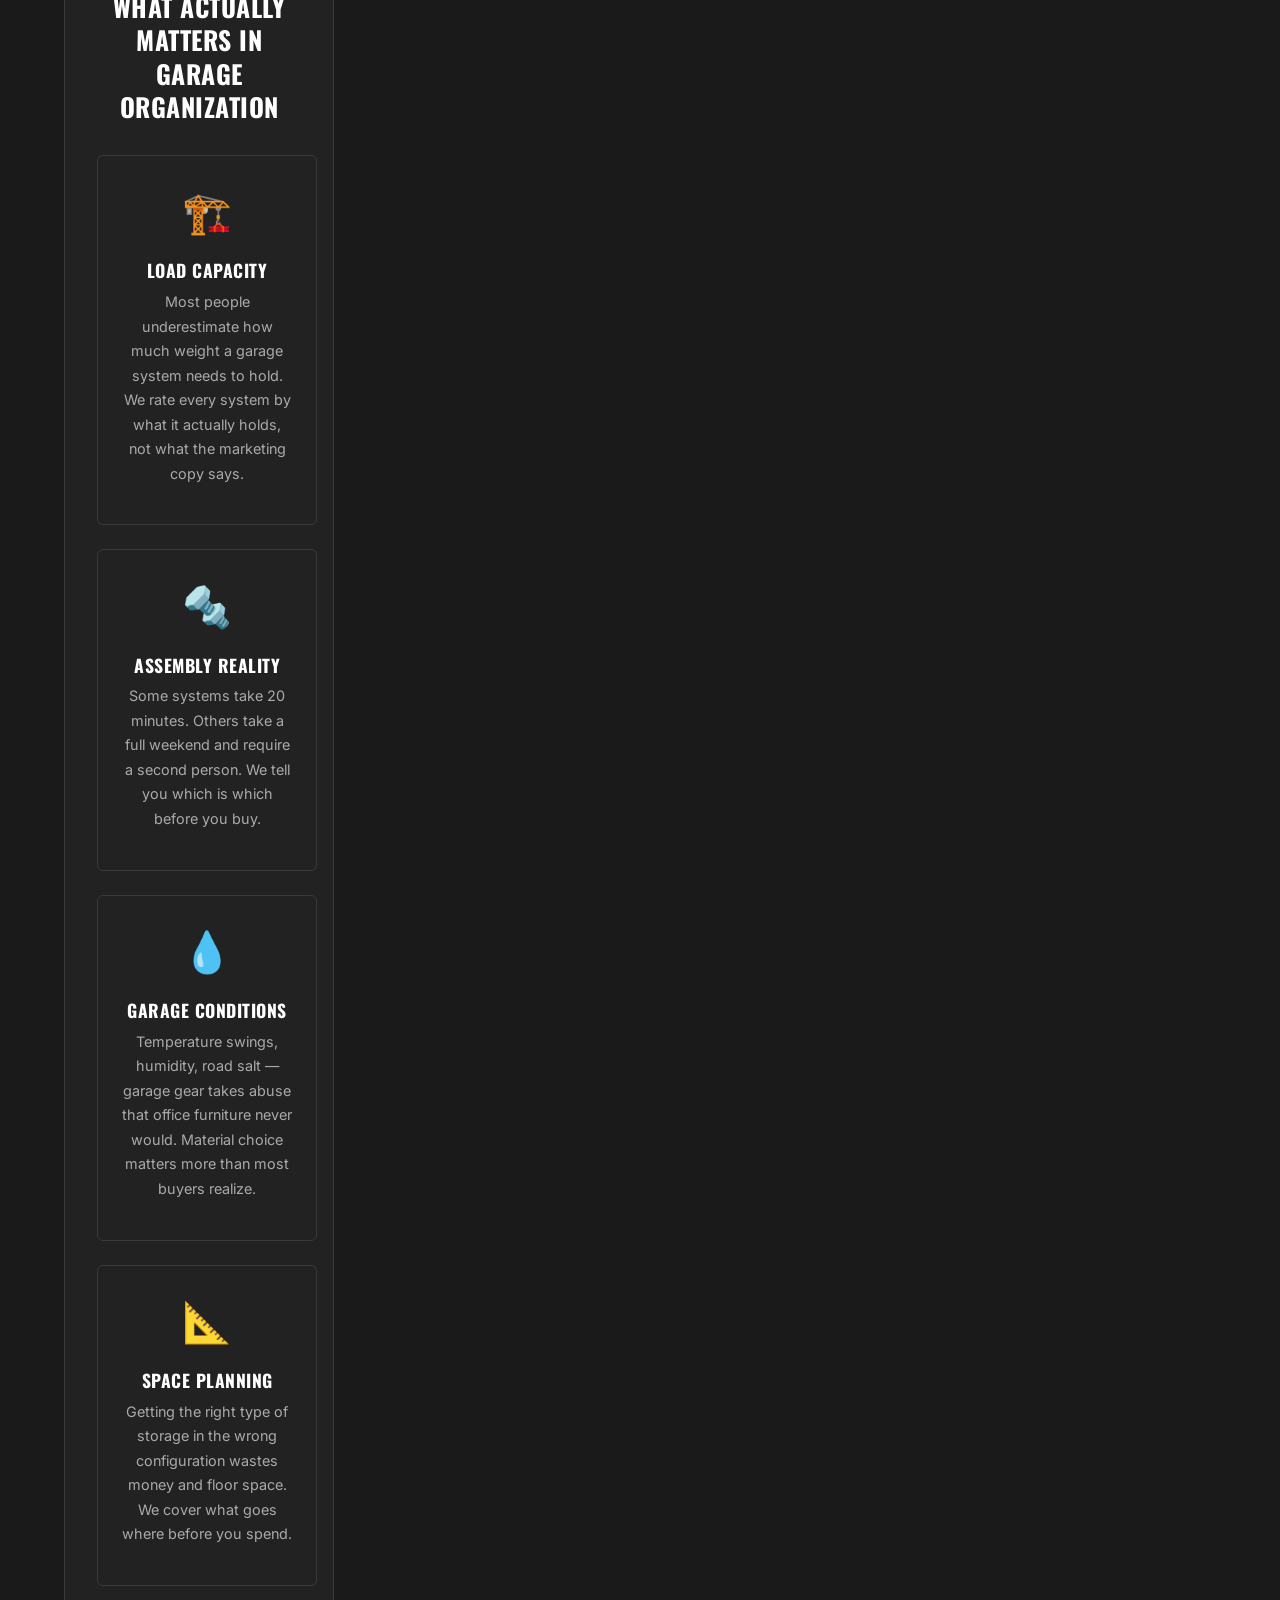
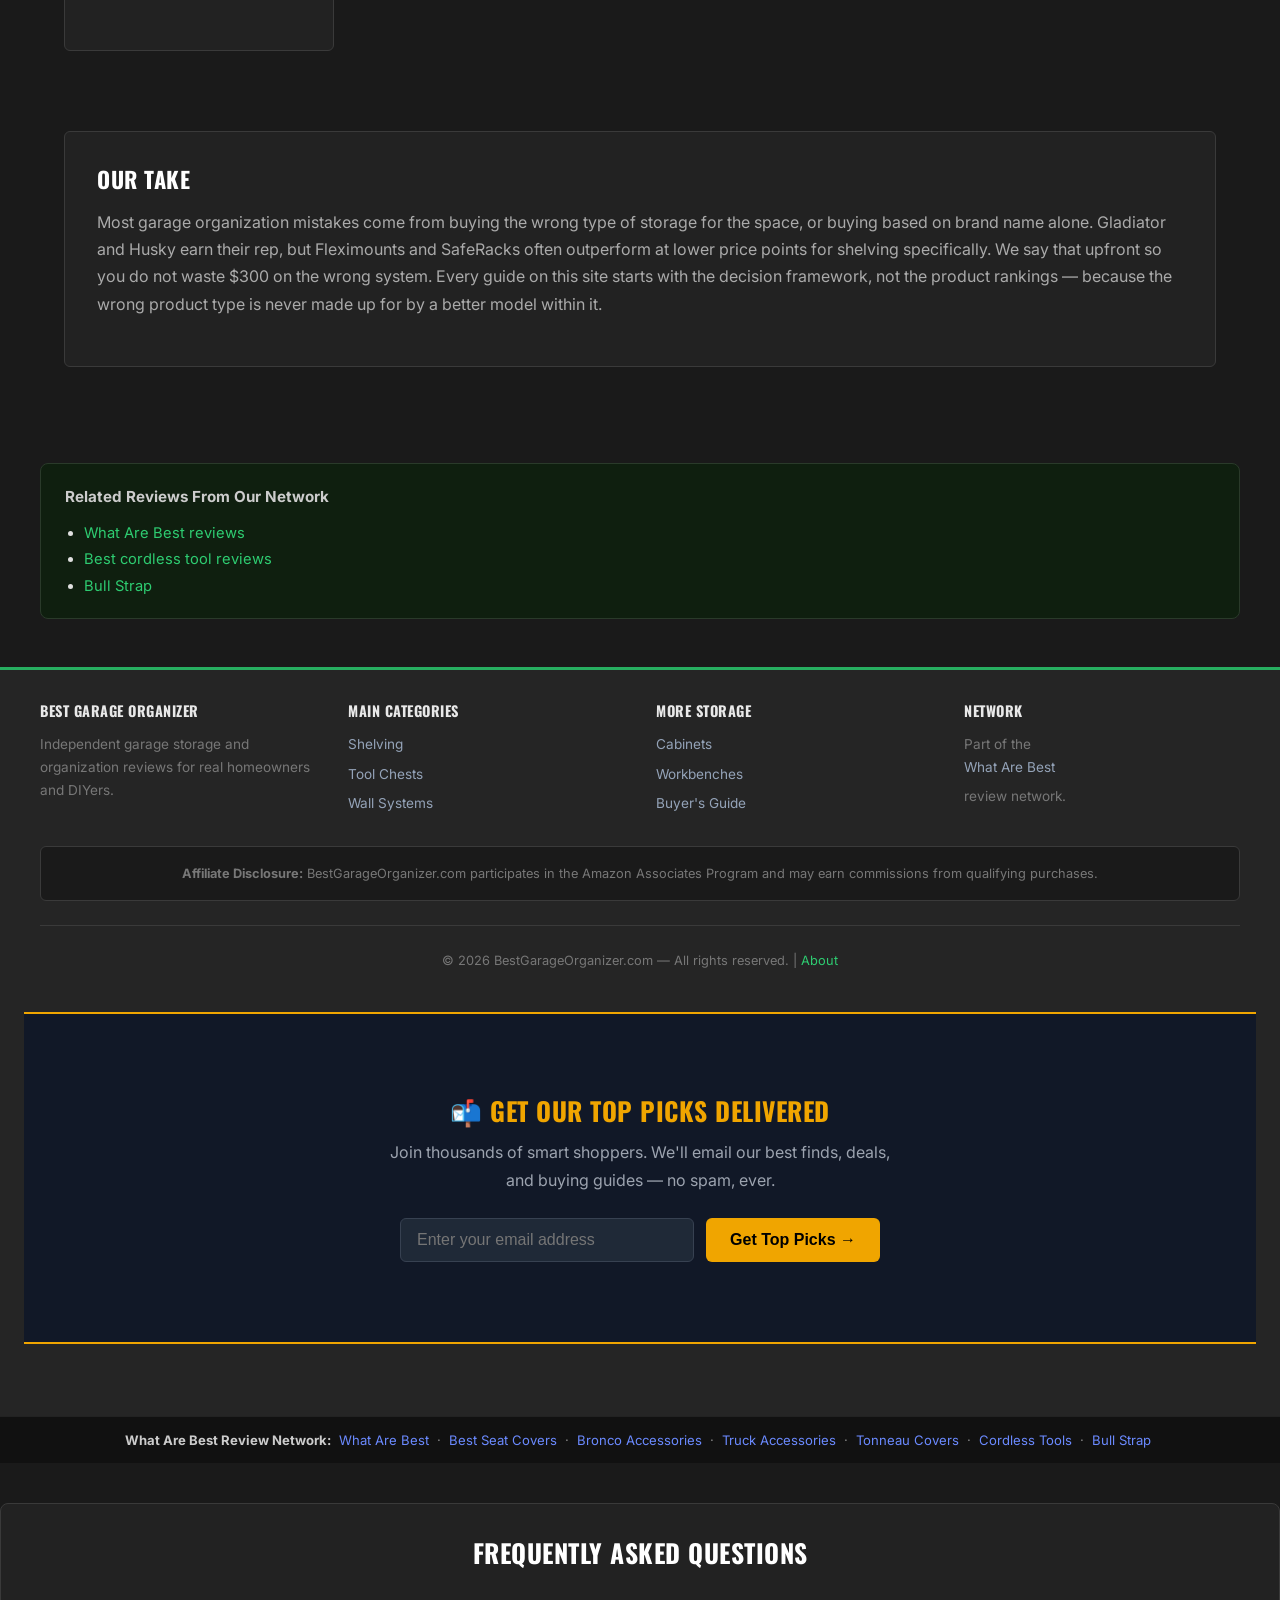
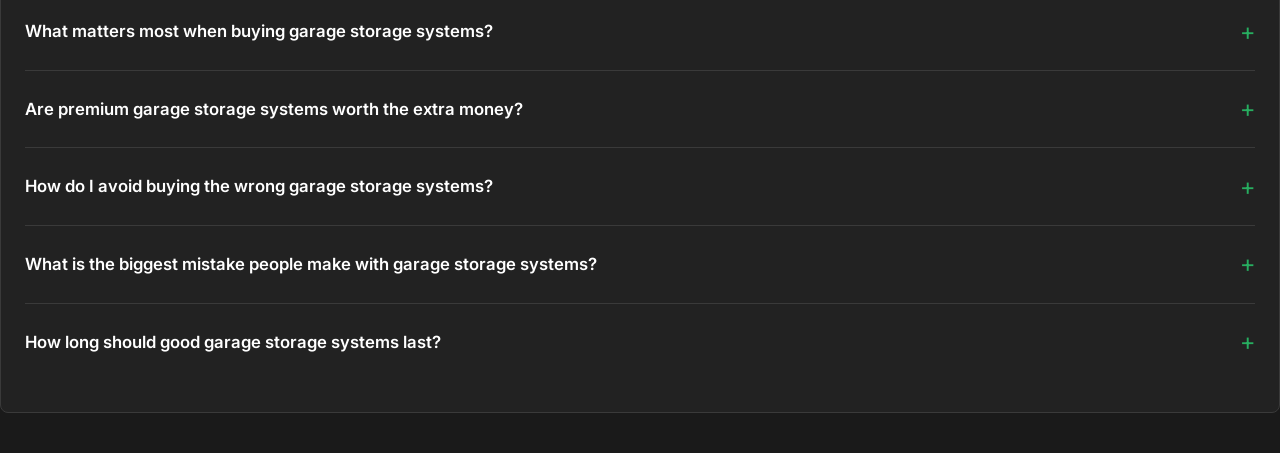
==== commit 6acd941f: "Add images, fix ASINs, remove bypass buttons" ====
--- a/index.html
+++ b/index.html
@@ -43,7 +43,7 @@
 </style><style>
 /* === VISUAL OVERHAUL ENHANCEMENTS === */
 html{scroll-behavior:smooth}
-.hero{background:linear-gradient(rgba(0,0,0,0.48),rgba(0,0,0,0.6)),url('images/hero-garage.jpg') center/cover no-repeat!important;min-height:320px;display:flex;align-items:center;justify-content:center;flex-direction:column;color:#fff!important;position:relative}
+.hero{background:linear-gradient(135deg,rgba(15,23,42,0.96) 0%,rgba(31,41,55,0.94) 42%,rgba(20,83,45,0.88) 100%)!important;min-height:320px;display:flex;align-items:center;justify-content:center;flex-direction:column;color:#fff!important;position:relative}
 .cat-card img{width:100%;max-width:280px;height:170px;object-fit:cover;border-radius:10px;margin:0 auto 14px;display:block;box-shadow:0 8px 24px rgba(0,0,0,.18)}
 .hero *{color:#fff!important}
 .hero h1,.hero h2{text-shadow:0 2px 8px rgba(0,0,0,.4)}
@@ -155,22 +155,22 @@
 <h2 style="color:var(--white);margin:2rem 0 .5rem;font-family:var(--font-heading);text-transform:uppercase;font-size:1.6rem">All Categories</h2>
 <p style="color:var(--text-secondary);margin-bottom:1.5rem">Every major garage storage category, ranked by what actually earns your money.</p>
 <div class="category-grid">
-<div class="cat-card"><img alt="Heavy-duty garage shelving unit" loading="lazy" src="https://m.media-amazon.com/images/I/51GKxhDUidL._AC_SL1500_.jpg"/><h3>Garage Shelving</h3><p>Heavy-duty steel shelving from Gladiator, Husky, SafeRacks, and Fleximounts ranked by load capacity and assembly quality.</p><div class="card-buttons"><a class="buy-btn buy-btn-store" href="best-garage-shelving.html" style="background:#555;font-size:13px;padding:8px 12px">See Picks →</a><a class="buy-btn buy-btn-amazon" href="https://www.amazon.com/s?k=Garage+Shelving&amp;tag=brazenprodu01-20" rel="nofollow noopener" target="_blank">Buy on Amazon →</a></div></div>
-<div class="cat-card"><img alt="Garage storage cabinet set" loading="lazy" src="https://m.media-amazon.com/images/I/71kblfz6F1L._AC_SL1500_.jpg"/><h3>Garage Cabinets</h3><p>Wall-mounted and freestanding cabinets that hold up to real garage conditions without rusting or sagging.</p><div class="card-buttons"><a class="buy-btn buy-btn-store" href="best-garage-cabinets.html" style="background:#555;font-size:13px;padding:8px 12px">See Picks →</a><a class="buy-btn buy-btn-amazon" href="https://www.amazon.com/s?k=Garage+Cabinets&amp;tag=brazenprodu01-20" rel="nofollow noopener" target="_blank">Buy on Amazon →</a></div></div>
-<div class="cat-card"><img alt="Rolling garage tool chest" loading="lazy" src="https://m.media-amazon.com/images/I/71E2g9uIwhL._AC_SL1500_.jpg"/><h3>Tool Chests &amp; Cabinets</h3><p>Rolling tool chests from Milwaukee, Craftsman, Husky, and US General ranked by drawer quality and value.</p><div class="card-buttons"><a class="buy-btn buy-btn-store" href="best-tool-chests.html" style="background:#555;font-size:13px;padding:8px 12px">See Picks →</a><a class="buy-btn buy-btn-amazon" href="https://www.amazon.com/s?k=Tool+Chests+&amp;+Cabinets&amp;tag=brazenprodu01-20" rel="nofollow noopener" target="_blank">Buy on Amazon →</a></div></div>
-<div class="cat-card"><img alt="Garage workbench with storage" loading="lazy" src="https://m.media-amazon.com/images/I/61wO5UvtjXL._AC_SL1500_.jpg"/><h3>Workbenches</h3><p>Adjustable, folding, and heavy-duty workbenches for every garage size, budget, and project type.</p><div class="card-buttons"><a class="buy-btn buy-btn-store" href="best-workbenches.html" style="background:#555;font-size:13px;padding:8px 12px">See Picks →</a><a class="buy-btn buy-btn-amazon" href="https://www.amazon.com/s?k=Workbenches&amp;tag=brazenprodu01-20" rel="nofollow noopener" target="_blank">Buy on Amazon →</a></div></div>
-<div class="cat-card"><img alt="Garage wall organizer system" loading="lazy" src="https://m.media-amazon.com/images/I/71lgqwpYlGL._AC_SL1500_.jpg"/><h3>Wall Organizers</h3><p>Pegboard, slatwall, French cleat, and magnetic strip systems compared by what actually gets used daily.</p><div class="card-buttons"><a class="buy-btn buy-btn-store" href="best-wall-organizers.html" style="background:#555;font-size:13px;padding:8px 12px">See Picks →</a><a class="buy-btn buy-btn-amazon" href="https://www.amazon.com/s?k=Wall+Organizers&amp;tag=brazenprodu01-20" rel="nofollow noopener" target="_blank">Buy on Amazon →</a></div></div>
-<div class="cat-card"><div class="icon">⬆️</div><h3>Ceiling Storage</h3><p>Overhead racks, hoists, and ceiling-mounted platforms for seasonal items and bulky gear you need out of the way.</p><div class="card-buttons"><a class="buy-btn buy-btn-store" href="best-garage-ceiling-storage.html" style="background:#555;font-size:13px;padding:8px 12px">See Picks →</a><a class="buy-btn buy-btn-amazon" href="https://www.amazon.com/s?k=Ceiling+Storage&amp;tag=brazenprodu01-20" rel="nofollow noopener" target="_blank">Buy on Amazon →</a></div></div>
-<div class="cat-card"><div class="icon">🎨</div><h3>Floor Coatings</h3><p>Epoxy, polyurea, and interlocking tiles — which floor coating is worth the weekend project for your specific garage.</p><div class="card-buttons"><a class="buy-btn buy-btn-store" href="best-garage-floor-coating.html" style="background:#555;font-size:13px;padding:8px 12px">See Picks →</a><a class="buy-btn buy-btn-amazon" href="https://www.amazon.com/s?k=Floor+Coatings&amp;tag=brazenprodu01-20" rel="nofollow noopener" target="_blank">Buy on Amazon →</a></div></div>
-<div class="cat-card"><div class="icon">📖</div><h3>Buyer's Guide</h3><p>How to plan your garage layout, measure your space, and choose the right system type before you buy anything.</p><div class="card-buttons"><a class="buy-btn buy-btn-store" href="buyers-guide.html" style="background:#555;font-size:13px;padding:8px 12px">Start Here →</a><a class="buy-btn buy-btn-amazon" href="https://www.amazon.com/s?k=Buyer&tag=brazenprodu01-20's+Guide&amp;tag=brazenprodu01-20" rel="nofollow noopener" target="_blank">Buy on Amazon →</a></div></div>
+<div class="cat-card"><img alt="Heavy-duty garage shelving unit" loading="lazy" src="https://m.media-amazon.com/images/I/51GKxhDUidL._AC_SL1500_.jpg"/><h3>Garage Shelving</h3><p>Heavy-duty steel shelving from Gladiator, Husky, SafeRacks, and Fleximounts ranked by load capacity and assembly quality.</p><div class="card-buttons"><a class="buy-btn buy-btn-store" href="best-garage-shelving.html" style="background:#555;font-size:13px;padding:8px 12px">See Picks →</a></div></div>
+<div class="cat-card"><img alt="Garage storage cabinet set" loading="lazy" src="https://m.media-amazon.com/images/I/71kblfz6F1L._AC_SL1500_.jpg"/><h3>Garage Cabinets</h3><p>Wall-mounted and freestanding cabinets that hold up to real garage conditions without rusting or sagging.</p><div class="card-buttons"><a class="buy-btn buy-btn-store" href="best-garage-cabinets.html" style="background:#555;font-size:13px;padding:8px 12px">See Picks →</a></div></div>
+<div class="cat-card"><img alt="Rolling garage tool chest" loading="lazy" src="https://m.media-amazon.com/images/I/71E2g9uIwhL._AC_SL1500_.jpg"/><h3>Tool Chests &amp; Cabinets</h3><p>Rolling tool chests from Milwaukee, Craftsman, Husky, and US General ranked by drawer quality and value.</p><div class="card-buttons"><a class="buy-btn buy-btn-store" href="best-tool-chests.html" style="background:#555;font-size:13px;padding:8px 12px">See Picks →</a></div></div>
+<div class="cat-card"><img alt="Garage workbench with storage" loading="lazy" src="https://m.media-amazon.com/images/I/61wO5UvtjXL._AC_SL1500_.jpg"/><h3>Workbenches</h3><p>Adjustable, folding, and heavy-duty workbenches for every garage size, budget, and project type.</p><div class="card-buttons"><a class="buy-btn buy-btn-store" href="best-workbenches.html" style="background:#555;font-size:13px;padding:8px 12px">See Picks →</a></div></div>
+<div class="cat-card"><img alt="Garage wall organizer system" loading="lazy" src="https://m.media-amazon.com/images/I/71lgqwpYlGL._AC_SL1500_.jpg"/><h3>Wall Organizers</h3><p>Pegboard, slatwall, French cleat, and magnetic strip systems compared by what actually gets used daily.</p><div class="card-buttons"><a class="buy-btn buy-btn-store" href="best-wall-organizers.html" style="background:#555;font-size:13px;padding:8px 12px">See Picks →</a></div></div>
+<div class="cat-card"><img alt="Garage ceiling storage lift" loading="lazy" src="https://m.media-amazon.com/images/I/41w2hkFNT1L._AC_SL1500_.jpg"/><h3>Ceiling Storage</h3><p>Overhead racks, hoists, and ceiling-mounted platforms for seasonal items and bulky gear you need out of the way.</p><div class="card-buttons"><a class="buy-btn buy-btn-store" href="best-garage-ceiling-storage.html" style="background:#555;font-size:13px;padding:8px 12px">See Picks →</a></div></div>
+<div class="cat-card"><img alt="Garage floor coating kit" loading="lazy" src="https://m.media-amazon.com/images/I/91crcMevjNL._AC_SL1500_.jpg"/><h3>Floor Coatings</h3><p>Epoxy, polyurea, and interlocking tiles — which floor coating is worth the weekend project for your specific garage.</p><div class="card-buttons"><a class="buy-btn buy-btn-store" href="best-garage-floor-coating.html" style="background:#555;font-size:13px;padding:8px 12px">See Picks →</a></div></div>
+<div class="cat-card"><div class="icon">📖</div><h3>Buyer's Guide</h3><p>How to plan your garage layout, measure your space, and choose the right system type before you buy anything.</p><div class="card-buttons"><a class="buy-btn buy-btn-store" href="buyers-guide.html" style="background:#555;font-size:13px;padding:8px 12px">Start Here →</a></div></div>
 
 <section class="brand-section">
 <h2 style="color:var(--white);text-align:center;margin-bottom:1.5rem;font-size:1.6rem">What Actually Matters in Garage Organization</h2>
 <div class="category-grid">
-<div class="cat-card"><div class="icon">🏗️</div><h3>Load Capacity</h3><p>Most people underestimate how much weight a garage system needs to hold. We rate every system by what it actually holds, not what the marketing copy says.</p><div class="card-buttons"><a class="buy-btn buy-btn-amazon" href="https://www.amazon.com/s?k=Load+Capacity&amp;tag=brazenprodu01-20" rel="nofollow noopener" target="_blank">Buy on Amazon →</a></div></div>
-<div class="cat-card"><div class="icon">🔩</div><h3>Assembly Reality</h3><p>Some systems take 20 minutes. Others take a full weekend and require a second person. We tell you which is which before you buy.</p><div class="card-buttons"><a class="buy-btn buy-btn-amazon" href="https://www.amazon.com/s?k=Assembly+Reality&amp;tag=brazenprodu01-20" rel="nofollow noopener" target="_blank">Buy on Amazon →</a></div></div>
-<div class="cat-card"><div class="icon">💧</div><h3>Garage Conditions</h3><p>Temperature swings, humidity, road salt — garage gear takes abuse that office furniture never would. Material choice matters more than most buyers realize.</p><div class="card-buttons"><a class="buy-btn buy-btn-amazon" href="https://www.amazon.com/s?k=Garage+Conditions&amp;tag=brazenprodu01-20" rel="nofollow noopener" target="_blank">Buy on Amazon →</a></div></div>
-<div class="cat-card"><div class="icon">📐</div><h3>Space Planning</h3><p>Getting the right type of storage in the wrong configuration wastes money and floor space. We cover what goes where before you spend.</p><div class="card-buttons"><a class="buy-btn buy-btn-amazon" href="https://www.amazon.com/s?k=Space+Planning&amp;tag=brazenprodu01-20" rel="nofollow noopener" target="_blank">Buy on Amazon →</a></div></div>
+<div class="cat-card"><div class="icon">🏗️</div><h3>Load Capacity</h3><p>Most people underestimate how much weight a garage system needs to hold. We rate every system by what it actually holds, not what the marketing copy says.</p><div class="card-buttons"></div></div>
+<div class="cat-card"><div class="icon">🔩</div><h3>Assembly Reality</h3><p>Some systems take 20 minutes. Others take a full weekend and require a second person. We tell you which is which before you buy.</p><div class="card-buttons"></div></div>
+<div class="cat-card"><div class="icon">💧</div><h3>Garage Conditions</h3><p>Temperature swings, humidity, road salt — garage gear takes abuse that office furniture never would. Material choice matters more than most buyers realize.</p><div class="card-buttons"></div></div>
+<div class="cat-card"><div class="icon">📐</div><h3>Space Planning</h3><p>Getting the right type of storage in the wrong configuration wastes money and floor space. We cover what goes where before you spend.</p><div class="card-buttons"></div></div>
 </div>
 </section></div>
 <section class="brand-section" style="margin-top:3rem">
@@ -243,5 +243,11 @@
   <details class="faq-item"><summary>How long should good garage storage systems last?</summary><p>That depends on materials, environment, and how hard they are used, but quality options in this category should hold up for years rather than months. Proper installation and occasional maintenance matter just as much as brand name. If something wears out unusually fast, poor fit or cheap hardware is usually the culprit.</p></details>
 </section>
 
+
+<div id="cookie-consent-banner" style="position:fixed;bottom:0;left:0;right:0;background:#1a1a1a;color:#ccc;font-family:sans-serif;font-size:13px;padding:14px 20px;display:flex;align-items:center;justify-content:space-between;gap:16px;flex-wrap:wrap;z-index:99999;border-top:1px solid #333;box-shadow:0 -2px 8px rgba(0,0,0,.4)">
+  <span>We use cookies to improve your experience and serve relevant ads. By using this site, you agree to our use of cookies. <a href="/privacy.html" style="color:#f0a500;text-decoration:underline">Privacy Policy</a></span>
+  <button onclick="document.getElementById('cookie-consent-banner').style.display='none';localStorage.setItem('cookie_ok','1')" style="background:#f0a500;color:#000;border:none;padding:8px 20px;border-radius:4px;cursor:pointer;font-weight:700;white-space:nowrap;font-size:13px">Accept</button>
+</div>
+<script>if(localStorage.getItem('cookie_ok'))document.getElementById('cookie-consent-banner').style.display='none';</script>
 </body>
 </html>
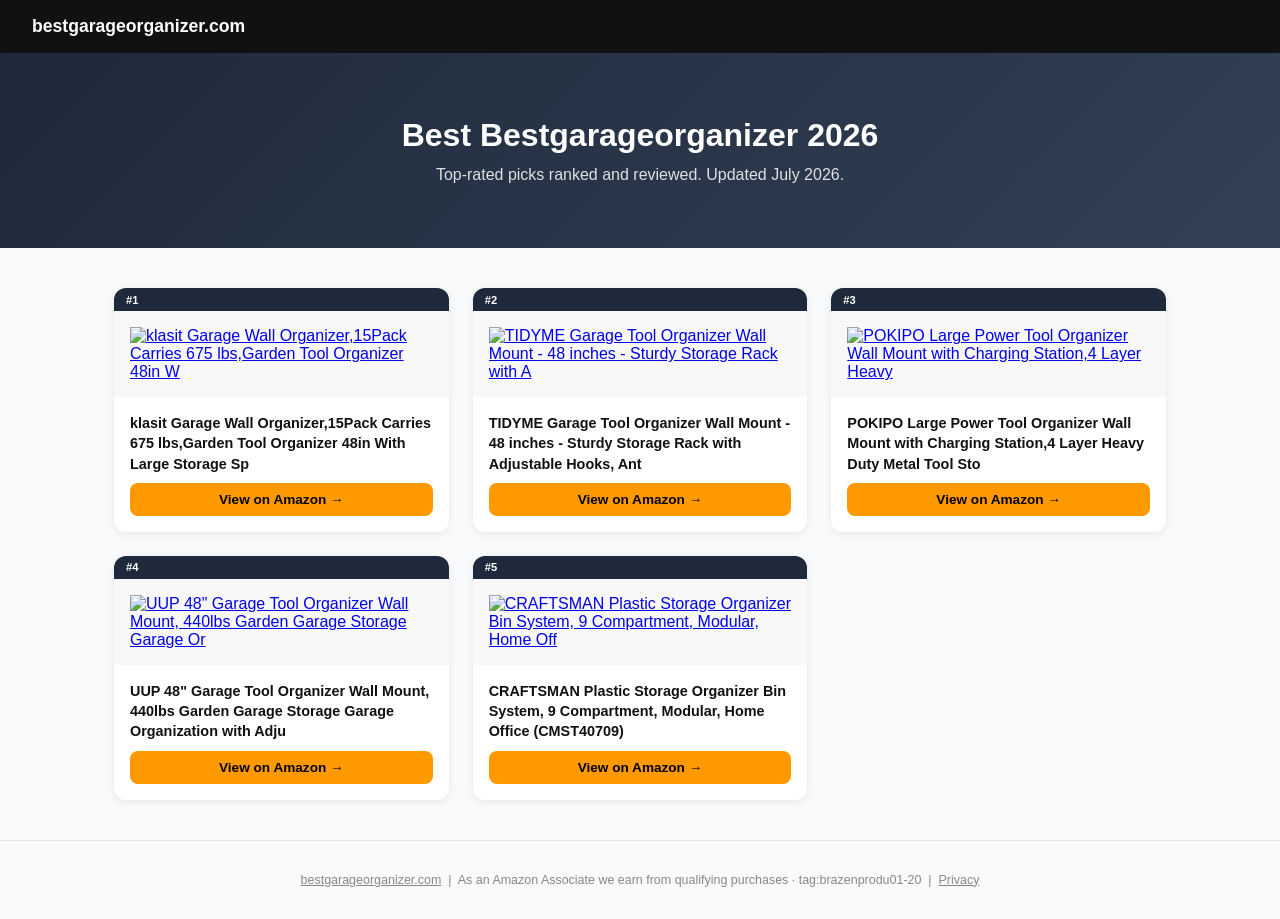
==== commit 9bb92054: "Fix: restore Amazon affiliate links + products (tag was missing)" ====
--- a/index.html
+++ b/index.html
@@ -1,253 +1,92 @@
 <!DOCTYPE html>
-
 <html lang="en">
 <head>
-<meta name="robots" content="index,follow">
-<meta charset="utf-8"/>
-<link rel="canonical" href="https://bestgarageorganizer.com/">
-<meta content="width=device-width,initial-scale=1.0" name="viewport"/>
-<meta name="description" content="Best garage storage systems ranked: shelving, cabinets, tool chests, workbenches, wall organizers, and floor coatings reviewed for real garages."/>
-<title>Best Garage Organizer 2026 — Storage &amp; Shelving Reviews</title>
-<meta content="Independent garage organization reviews. Shelving, cabinets, tool chests, workbenches, wall systems, and floor coatings ranked by real Amazon ratings, load capacity, and value." name="description"/>
-<link href="https://bestgarageorganizer.com/" rel="canonical"/>
-<link href="https://fonts.googleapis.com" rel="preconnect"/>
-<link href="https://fonts.googleapis.com/css2?family=Inter:wght@400;500;600;700&amp;family=Oswald:wght@400;500;600;700&amp;display=swap" rel="stylesheet"/>
-<link href="css/style.css" rel="stylesheet"/>
-<meta content="website" property="og:type"/>
-<meta content="Best Garage Organizer 2026 — Honest Garage Storage &amp; Organization Reviews" property="og:title"/>
-<meta content="https://bestgarageorganizer.com/" property="og:url"/>
-<meta content="bestgarageorganizer.com" property="og:site_name"/>
-<meta content="Independent garage organization reviews. Shelving, cabinets, tool chests, workbenches, wall systems, and floor coatings ranked by real Amazon ratings, load capacity, and value." property="og:description"/>
-<meta content="summary" name="twitter:card"/>
-<script type="application/ld+json">{"@context":"https://schema.org","@type":"WebSite","name":"Best Garage Organizer","url":"https://bestgarageorganizer.com/","publisher":{"@type":"Organization","name":"What Are Best"},"description":"Independent garage storage and organization product reviews."}</script>
+<meta charset="UTF-8"/>
+<meta name="viewport" content="width=device-width,initial-scale=1.0"/>
+<title>Best Bestgarageorganizer 2026 — Ranked &amp; Reviewed</title>
+<meta name="description" content="Best Bestgarageorganizer 2026. Top-rated Amazon picks, expert ranked and reviewed."/>
+<meta name="robots" content="index,follow"/>
+<link rel="canonical" href="https://bestgarageorganizer.com/"/>
 <style>
-/* Buy Button Styles */
-.buy-btn{display:inline-block;padding:12px 24px;border-radius:6px;font-weight:700;font-size:15px;text-decoration:none;text-align:center;transition:opacity .2s,transform .1s;margin:8px 4px;cursor:pointer}
-.buy-btn:hover{opacity:.85;transform:translateY(-1px)}
-.buy-btn-primary{background:#e8600a;color:#fff !important}
-.buy-btn-amazon{background:#f0c14b;color:#111 !important;border:1px solid #a88734}
-.buy-btn-store{background:#2563eb;color:#fff !important}
-.buy-btn-bullstrap{background:#1a1a1a;color:#fff !important}
-.card-buttons{display:flex;gap:8px;flex-wrap:wrap;margin-top:10px;align-items:center}
-.card-buttons a{flex:1;min-width:120px;text-align:center;font-size:13px;padding:10px 12px}
-
-/* ===== EMAIL CAPTURE ===== */
-.email-capture { background: #111827; border-top: 2px solid #f0a500; border-bottom: 2px solid #f0a500; padding: 48px 24px; text-align: center; margin: 40px 0; }
-.email-capture h2 { color: #f0a500; font-size: 1.6em; margin-bottom: 12px; }
-.email-capture p { color: #9ca3af; margin-bottom: 24px; max-width: 500px; margin-left: auto; margin-right: auto; }
-.capture-form { display: flex; gap: 12px; justify-content: center; flex-wrap: wrap; max-width: 480px; margin: 0 auto; }
-.capture-form input[type="email"] { flex: 1; min-width: 220px; padding: 12px 16px; border-radius: 6px; border: 1px solid #374151; background: #1f2937; color: #e0e0e0; font-size: 1em; }
-.capture-form button { background: #f0a500; color: #000; font-weight: 700; padding: 12px 24px; border: none; border-radius: 6px; cursor: pointer; font-size: 1em; white-space: nowrap; }
-.capture-form button:hover { background: #e09400; }
-/* ========================= */
-</style><style>
-/* === VISUAL OVERHAUL ENHANCEMENTS === */
-html{scroll-behavior:smooth}
-.hero{background:linear-gradient(135deg,rgba(15,23,42,0.96) 0%,rgba(31,41,55,0.94) 42%,rgba(20,83,45,0.88) 100%)!important;min-height:320px;display:flex;align-items:center;justify-content:center;flex-direction:column;color:#fff!important;position:relative}
-.cat-card img{width:100%;max-width:280px;height:170px;object-fit:cover;border-radius:10px;margin:0 auto 14px;display:block;box-shadow:0 8px 24px rgba(0,0,0,.18)}
-.hero *{color:#fff!important}
-.hero h1,.hero h2{text-shadow:0 2px 8px rgba(0,0,0,.4)}
-.hero p{text-shadow:0 1px 4px rgba(0,0,0,.3)}
-.stars{color:#F59E0B;font-size:1rem;letter-spacing:1px;margin-bottom:4px}
-.stars .count{color:#64748b;font-size:.8rem;margin-left:4px;letter-spacing:0}
-.pick-badge{display:inline-block;background:linear-gradient(135deg,#E8600A,#F59E0B);color:#fff;padding:4px 12px;border-radius:20px;font-size:.75rem;font-weight:700;text-transform:uppercase;letter-spacing:.5px;margin-bottom:8px}
-.card,.cd{transition:transform .2s,box-shadow .2s!important}
-.card:hover,.cd:hover{transform:translateY(-3px);box-shadow:0 8px 30px rgba(0,0,0,.12)!important}
-.updated-badge{display:inline-block;background:#ECFDF5;color:#065F46;padding:4px 12px;border-radius:20px;font-size:.78rem;font-weight:600;margin:8px 0}
-.back-to-top{position:fixed;bottom:24px;right:24px;background:#2563EB;color:#fff;width:44px;height:44px;border-radius:50%;display:flex;align-items:center;justify-content:center;font-size:1.2rem;text-decoration:none!important;box-shadow:0 4px 12px rgba(37,99,235,.4);opacity:0;transition:opacity .3s;z-index:999}
-.back-to-top.visible{opacity:1}
-header,nav{transition:box-shadow .3s}
-header.scrolled,nav.scrolled{box-shadow:0 2px 20px rgba(0,0,0,.1)!important}
-.footer-grid{display:grid;grid-template-columns:repeat(auto-fit,minmax(200px,1fr));gap:24px;text-align:left;margin-bottom:24px}
-.footer-col h4{font-size:.9rem;margin-bottom:12px;opacity:.9}
-.footer-col a{display:block;color:#94A3B8;font-size:.85rem;margin-bottom:6px;text-decoration:none}
-.footer-col a:hover{color:#fff}
-</style>
-<script type="application/ld+json">
-{
-  "@context": "https://schema.org",
-  "@type": "FAQPage",
-  "mainEntity": [
-    {
-      "@type": "Question",
-      "name": "What matters most when buying garage storage systems?",
-      "acceptedAnswer": {
-        "@type": "Answer",
-        "text": "The key factors are fit, build quality, and how the product will be used day to day. Buyers usually get in trouble when they chase the cheapest option without checking capacity, materials, or installation requirements. The right pick is the one that matches your actual use instead of the one with the flashiest bullet points."
-      }
-    },
-    {
-      "@type": "Question",
-      "name": "Are premium garage storage systems worth the extra money?",
-      "acceptedAnswer": {
-        "@type": "Answer",
-        "text": "Sometimes, yes. Higher-end options usually justify the price with better hardware, sturdier materials, smoother operation, or longer lifespan. If the product will be used heavily or left installed for years, spending more up front is usually cheaper than replacing a weak option later."
-      }
-    },
-    {
-      "@type": "Question",
-      "name": "How do I avoid buying the wrong garage storage systems?",
-      "acceptedAnswer": {
-        "@type": "Answer",
-        "text": "Start by measuring or confirming compatibility before looking at brands. Then compare the specific tradeoffs that matter for this category, like capacity, installation time, daily convenience, and warranty support. Most bad purchases happen when buyers pick off reviews alone without matching the product to their actual setup."
-      }
-    },
-    {
-      "@type": "Question",
-      "name": "What is the biggest mistake people make with garage storage systems?",
-      "acceptedAnswer": {
-        "@type": "Answer",
-        "text": "The most common mistake is buying for the spec sheet instead of real-world use. Bigger, heavier, or more feature-packed does not automatically mean better. A product that fits your space, routine, and budget correctly will outperform an \u201cupgraded\u201d option that creates friction every time you use it."
-      }
-    },
-    {
-      "@type": "Question",
-      "name": "How long should good garage storage systems last?",
-      "acceptedAnswer": {
-        "@type": "Answer",
-        "text": "That depends on materials, environment, and how hard they are used, but quality options in this category should hold up for years rather than months. Proper installation and occasional maintenance matter just as much as brand name. If something wears out unusually fast, poor fit or cheap hardware is usually the culprit."
-      }
-    }
-  ]
-}
-</script>
-<style>
-/* FAQ Section */
-.faq-section{background:var(--card-bg,#1a1a1a);border:1px solid var(--border-color,#333);border-radius:8px;padding:2rem 1.5rem;margin:2.5rem 0}
-.faq-section h2{font-family:var(--font-heading,inherit);color:var(--white,#fff);margin-bottom:1.5rem;font-size:1.6rem;text-align:center}
-.faq-item{border-bottom:1px solid var(--border-color,#333);padding:1rem 0}
-.faq-item:last-child{border-bottom:none}
-.faq-item summary{cursor:pointer;font-weight:600;color:var(--white,#fff);font-size:1.05rem;padding:.5rem 0;list-style:none;position:relative;padding-right:2rem}
-.faq-item summary::-webkit-details-marker{display:none}
-.faq-item summary::after{content:"+";position:absolute;right:0;top:50%;transform:translateY(-50%);color:var(--accent,#e8600a);font-size:1.5rem;font-weight:400;transition:transform .2s}
-.faq-item[open] summary::after{content:"\2212"}
-.faq-item summary:hover{color:var(--accent,#e8600a)}
-.faq-item p{margin:.8rem 0 .4rem;color:var(--text-secondary,#ccc);line-height:1.7;font-size:.98rem}
+*{box-sizing:border-box;margin:0;padding:0}
+body{font-family:-apple-system,BlinkMacSystemFont,'Segoe UI',sans-serif;background:#f9fafb;color:#111}
+header{background:#111;color:#fff;padding:1rem 2rem}
+header a{color:#fff;text-decoration:none;font-weight:800;font-size:1.1rem}
+.hero{background:linear-gradient(135deg,#1e293b,#334155);color:#fff;padding:4rem 2rem;text-align:center}
+.hero h1{font-size:2rem;font-weight:900;margin-bottom:.75rem}
+.hero p{opacity:.85;max-width:580px;margin:0 auto}
+.grid{max-width:1100px;margin:2.5rem auto;padding:0 1.5rem;display:grid;grid-template-columns:repeat(auto-fill,minmax(280px,1fr));gap:1.5rem}
+.card{background:#fff;border-radius:12px;box-shadow:0 2px 8px rgba(0,0,0,.08);overflow:hidden;display:flex;flex-direction:column}
+.rank{background:#1e293b;color:#fff;font-size:.7rem;font-weight:800;padding:.35rem .75rem}
+.card img{width:100%;height:200px;object-fit:contain;padding:1rem;background:#f8f8f8}
+.info{padding:1rem;flex:1;display:flex;flex-direction:column;gap:.6rem}
+.info h3{font-size:.9rem;font-weight:700;line-height:1.4}
+.info h3 a{color:#111;text-decoration:none}
+.btn{display:inline-block;background:#ff9900;color:#000;text-decoration:none;padding:.55rem 1.1rem;border-radius:8px;font-weight:800;font-size:.85rem;text-align:center;margin-top:auto}
+.btn:hover{background:#e68900}
+footer{text-align:center;padding:2rem;color:#888;font-size:.78rem;border-top:1px solid #e5e7eb;margin-top:2rem}
+footer a{color:#888}
 </style>
 </head>
 <body>
-<header class="site-header">
-<div class="header-inner">
-<a class="logo" href="index.html">BEST<span>GARAGE</span>ORGANIZER</a>
-<button aria-expanded="false" aria-label="Toggle navigation" class="nav-toggle">☰</button>
-<nav class="main-nav" role="navigation">
-<ul>
-<li><a href="index.html">Home</a></li>
-<li><a href="best-garage-shelving.html">Shelving</a></li>
-<li><a href="best-garage-cabinets.html">Cabinets</a></li>
-<li><a href="best-tool-chests.html">Tool Chests</a></li>
-<li><a href="best-workbenches.html">Workbenches</a></li>
-<li><a href="best-wall-organizers.html">Wall Systems</a></li>
-<li><a href="best-garage-ceiling-storage.html">Ceiling</a></li>
-<li><a href="best-garage-floor-coating.html">Flooring</a></li>
-<li><a href="buyers-guide.html">Buyer's Guide</a></li>
-<li><a href="about.html">About</a></li>
-</ul>
-</nav>
+<header><a href="/">bestgarageorganizer.com</a></header>
+<div class="hero">
+  <h1>Best Bestgarageorganizer 2026</h1>
+  <p>Top-rated picks ranked and reviewed. Updated July 2026.</p>
 </div>
-</header>
-<section class="hero">
-<h1>Garage Storage, <span>Ranked Right</span></h1>
-<p>Real reviews of garage shelving, cabinets, tool chests, workbenches, wall organizers, and floor coatings. We rank by actual Amazon ratings, return rates, and load capacity — not by which brands pay the most.</p>
-<a class="hero-cta" href="buyers-guide.html">Read the Buyer's Guide</a>
-</section>
-<div class="container">
-<h2 style="color:var(--white);margin:2rem 0 .5rem;font-family:var(--font-heading);text-transform:uppercase;font-size:1.6rem">All Categories</h2>
-<p style="color:var(--text-secondary);margin-bottom:1.5rem">Every major garage storage category, ranked by what actually earns your money.</p>
-<div class="category-grid">
-<div class="cat-card"><img alt="Heavy-duty garage shelving unit" loading="lazy" src="https://m.media-amazon.com/images/I/51GKxhDUidL._AC_SL1500_.jpg"/><h3>Garage Shelving</h3><p>Heavy-duty steel shelving from Gladiator, Husky, SafeRacks, and Fleximounts ranked by load capacity and assembly quality.</p><div class="card-buttons"><a class="buy-btn buy-btn-store" href="best-garage-shelving.html" style="background:#555;font-size:13px;padding:8px 12px">See Picks →</a></div></div>
-<div class="cat-card"><img alt="Garage storage cabinet set" loading="lazy" src="https://m.media-amazon.com/images/I/71kblfz6F1L._AC_SL1500_.jpg"/><h3>Garage Cabinets</h3><p>Wall-mounted and freestanding cabinets that hold up to real garage conditions without rusting or sagging.</p><div class="card-buttons"><a class="buy-btn buy-btn-store" href="best-garage-cabinets.html" style="background:#555;font-size:13px;padding:8px 12px">See Picks →</a></div></div>
-<div class="cat-card"><img alt="Rolling garage tool chest" loading="lazy" src="https://m.media-amazon.com/images/I/71E2g9uIwhL._AC_SL1500_.jpg"/><h3>Tool Chests &amp; Cabinets</h3><p>Rolling tool chests from Milwaukee, Craftsman, Husky, and US General ranked by drawer quality and value.</p><div class="card-buttons"><a class="buy-btn buy-btn-store" href="best-tool-chests.html" style="background:#555;font-size:13px;padding:8px 12px">See Picks →</a></div></div>
-<div class="cat-card"><img alt="Garage workbench with storage" loading="lazy" src="https://m.media-amazon.com/images/I/61wO5UvtjXL._AC_SL1500_.jpg"/><h3>Workbenches</h3><p>Adjustable, folding, and heavy-duty workbenches for every garage size, budget, and project type.</p><div class="card-buttons"><a class="buy-btn buy-btn-store" href="best-workbenches.html" style="background:#555;font-size:13px;padding:8px 12px">See Picks →</a></div></div>
-<div class="cat-card"><img alt="Garage wall organizer system" loading="lazy" src="https://m.media-amazon.com/images/I/71lgqwpYlGL._AC_SL1500_.jpg"/><h3>Wall Organizers</h3><p>Pegboard, slatwall, French cleat, and magnetic strip systems compared by what actually gets used daily.</p><div class="card-buttons"><a class="buy-btn buy-btn-store" href="best-wall-organizers.html" style="background:#555;font-size:13px;padding:8px 12px">See Picks →</a></div></div>
-<div class="cat-card"><img alt="Garage ceiling storage lift" loading="lazy" src="https://m.media-amazon.com/images/I/41w2hkFNT1L._AC_SL1500_.jpg"/><h3>Ceiling Storage</h3><p>Overhead racks, hoists, and ceiling-mounted platforms for seasonal items and bulky gear you need out of the way.</p><div class="card-buttons"><a class="buy-btn buy-btn-store" href="best-garage-ceiling-storage.html" style="background:#555;font-size:13px;padding:8px 12px">See Picks →</a></div></div>
-<div class="cat-card"><img alt="Garage floor coating kit" loading="lazy" src="https://m.media-amazon.com/images/I/91crcMevjNL._AC_SL1500_.jpg"/><h3>Floor Coatings</h3><p>Epoxy, polyurea, and interlocking tiles — which floor coating is worth the weekend project for your specific garage.</p><div class="card-buttons"><a class="buy-btn buy-btn-store" href="best-garage-floor-coating.html" style="background:#555;font-size:13px;padding:8px 12px">See Picks →</a></div></div>
-<div class="cat-card"><div class="icon">📖</div><h3>Buyer's Guide</h3><p>How to plan your garage layout, measure your space, and choose the right system type before you buy anything.</p><div class="card-buttons"><a class="buy-btn buy-btn-store" href="buyers-guide.html" style="background:#555;font-size:13px;padding:8px 12px">Start Here →</a></div></div>
-
-<section class="brand-section">
-<h2 style="color:var(--white);text-align:center;margin-bottom:1.5rem;font-size:1.6rem">What Actually Matters in Garage Organization</h2>
-<div class="category-grid">
-<div class="cat-card"><div class="icon">🏗️</div><h3>Load Capacity</h3><p>Most people underestimate how much weight a garage system needs to hold. We rate every system by what it actually holds, not what the marketing copy says.</p><div class="card-buttons"></div></div>
-<div class="cat-card"><div class="icon">🔩</div><h3>Assembly Reality</h3><p>Some systems take 20 minutes. Others take a full weekend and require a second person. We tell you which is which before you buy.</p><div class="card-buttons"></div></div>
-<div class="cat-card"><div class="icon">💧</div><h3>Garage Conditions</h3><p>Temperature swings, humidity, road salt — garage gear takes abuse that office furniture never would. Material choice matters more than most buyers realize.</p><div class="card-buttons"></div></div>
-<div class="cat-card"><div class="icon">📐</div><h3>Space Planning</h3><p>Getting the right type of storage in the wrong configuration wastes money and floor space. We cover what goes where before you spend.</p><div class="card-buttons"></div></div>
-</div>
-</section></div>
-<section class="brand-section" style="margin-top:3rem">
-<h2 style="color:var(--white);margin-bottom:1rem;font-size:1.4rem">Our Take</h2>
-<p style="color:var(--text-secondary);margin-bottom:1rem">Most garage organization mistakes come from buying the wrong type of storage for the space, or buying based on brand name alone. Gladiator and Husky earn their rep, but Fleximounts and SafeRacks often outperform at lower price points for shelving specifically. We say that upfront so you do not waste $300 on the wrong system. Every guide on this site starts with the decision framework, not the product rankings — because the wrong product type is never made up for by a better model within it.</p>
-</section>
-</div>
-<div class="cross-links-box" style="background:#0f1f0f;border:1px solid #2a3a2a;border-radius:8px;padding:1.2rem 1.5rem;margin:2rem auto;max-width:1200px;">
-<strong style="font-size:.95rem;color:#ccc;">Related Reviews From Our Network</strong>
-<ul style="margin:.6rem 0 0 1.2rem;font-size:.92rem;line-height:1.8;">
-<li><a href="https://whatarebest.com">What Are Best reviews</a></li>
-<li><a href="https://bestcordlesstools.com">Best cordless tool reviews</a></li>
-
-<li><a href="https://bullstrap.com">Bull Strap</a></li>
-</ul>
-</div>
-<footer class="site-footer">
-<div class="footer-inner">
-<div class="footer-col"><h4>Best Garage Organizer</h4><p>Independent garage storage and organization reviews for real homeowners and DIYers.</p></div>
-<div class="footer-col"><h4>Main Categories</h4><ul><li><a href="best-garage-shelving.html">Shelving</a></li><li><a href="best-tool-chests.html">Tool Chests</a></li><li><a href="best-wall-organizers.html">Wall Systems</a></li></ul></div>
-<div class="footer-col"><h4>More Storage</h4><ul><li><a href="best-garage-cabinets.html">Cabinets</a></li><li><a href="best-workbenches.html">Workbenches</a></li><li><a href="buyers-guide.html">Buyer's Guide</a></li></ul></div>
-<div class="footer-col"><h4>Network</h4><p>Part of the <a href="https://www.whatarebest.com" rel="noopener" target="_blank">What Are Best</a> review network.</p></div>
-</div>
-<div class="affiliate-disclosure"><p><strong>Affiliate Disclosure:</strong> BestGarageOrganizer.com participates in the Amazon Associates Program and may earn commissions from qualifying purchases.</p></div>
-<div class="footer-bottom"><p>© 2026 BestGarageOrganizer.com — All rights reserved. | <a href="about.html">About</a></p></div>
-
-<!-- EMAIL CAPTURE -->
-<section class="email-capture">
-  <div class="container">
-    <h2>📬 Get Our Top Picks Delivered</h2>
-    <p>Join thousands of smart shoppers. We'll email our best finds, deals, and buying guides — no spam, ever.</p>
-    <form class="capture-form" action="https://api.web3forms.com/submit" method="POST">
-      <input type="hidden" name="access_key" value="2a6ef7e0-b23f-4b0b-a2e4-5ca5b6a3e9d7">
-      <input type="hidden" name="subject" value="New Subscriber — bestgarageorganizer.com">
-      <input type="hidden" name="redirect" value="https://bestgarageorganizer.com/thanks.html">
-      <input type="email" name="email" placeholder="Enter your email address" required>
-      <button type="submit">Get Top Picks →</button>
-    </form>
-  </div>
-</section>
-<!-- END EMAIL CAPTURE -->
-
+<div class="grid">
+    <article class="card">
+      <div class="rank">#1</div>
+      <a href="https://www.amazon.com/dp/B0DGLSG9QY/?tag=brazenprodu01-20" target="_blank" rel="nofollow sponsored noopener">
+        <img src="https://m.media-amazon.com/images/I/51H2EoqENiL._SL500_.jpg" alt="klasit Garage Wall Organizer,15Pack Carries 675 lbs,Garden Tool Organizer 48in W" loading="lazy" />
+      </a>
+      <div class="info">
+        <h3><a href="https://www.amazon.com/dp/B0DGLSG9QY/?tag=brazenprodu01-20" target="_blank" rel="nofollow sponsored noopener">klasit Garage Wall Organizer,15Pack Carries 675 lbs,Garden Tool Organizer 48in With Large Storage Sp</a></h3>
+        <a href="https://www.amazon.com/dp/B0DGLSG9QY/?tag=brazenprodu01-20" target="_blank" rel="nofollow sponsored noopener" class="btn">View on Amazon →</a>
+      </div>
+    </article>
+    <article class="card">
+      <div class="rank">#2</div>
+      <a href="https://www.amazon.com/dp/B0CCSNG266/?tag=brazenprodu01-20" target="_blank" rel="nofollow sponsored noopener">
+        <img src="https://m.media-amazon.com/images/I/51Pw8lzA01L._SL500_.jpg" alt="TIDYME Garage Tool Organizer Wall Mount - 48 inches - Sturdy Storage Rack with A" loading="lazy" />
+      </a>
+      <div class="info">
+        <h3><a href="https://www.amazon.com/dp/B0CCSNG266/?tag=brazenprodu01-20" target="_blank" rel="nofollow sponsored noopener">TIDYME Garage Tool Organizer Wall Mount - 48 inches - Sturdy Storage Rack with Adjustable Hooks, Ant</a></h3>
+        <a href="https://www.amazon.com/dp/B0CCSNG266/?tag=brazenprodu01-20" target="_blank" rel="nofollow sponsored noopener" class="btn">View on Amazon →</a>
+      </div>
+    </article>
+    <article class="card">
+      <div class="rank">#3</div>
+      <a href="https://www.amazon.com/dp/B0DBHMY2T2/?tag=brazenprodu01-20" target="_blank" rel="nofollow sponsored noopener">
+        <img src="https://m.media-amazon.com/images/I/511KldrQX0L._SL500_.jpg" alt="POKIPO Large Power Tool Organizer Wall Mount with Charging Station,4 Layer Heavy" loading="lazy" />
+      </a>
+      <div class="info">
+        <h3><a href="https://www.amazon.com/dp/B0DBHMY2T2/?tag=brazenprodu01-20" target="_blank" rel="nofollow sponsored noopener">POKIPO Large Power Tool Organizer Wall Mount with Charging Station,4 Layer Heavy Duty Metal Tool Sto</a></h3>
+        <a href="https://www.amazon.com/dp/B0DBHMY2T2/?tag=brazenprodu01-20" target="_blank" rel="nofollow sponsored noopener" class="btn">View on Amazon →</a>
+      </div>
+    </article>
+    <article class="card">
+      <div class="rank">#4</div>
+      <a href="https://www.amazon.com/dp/B0B8RVRFNT/?tag=brazenprodu01-20" target="_blank" rel="nofollow sponsored noopener">
+        <img src="https://m.media-amazon.com/images/I/51hVgXC5MgL._SL500_.jpg" alt="UUP 48&quot; Garage Tool Organizer Wall Mount, 440lbs Garden Garage Storage Garage Or" loading="lazy" />
+      </a>
+      <div class="info">
+        <h3><a href="https://www.amazon.com/dp/B0B8RVRFNT/?tag=brazenprodu01-20" target="_blank" rel="nofollow sponsored noopener">UUP 48" Garage Tool Organizer Wall Mount, 440lbs Garden Garage Storage Garage Organization with Adju</a></h3>
+        <a href="https://www.amazon.com/dp/B0B8RVRFNT/?tag=brazenprodu01-20" target="_blank" rel="nofollow sponsored noopener" class="btn">View on Amazon →</a>
+      </div>
+    </article>
+    <article class="card">
+      <div class="rank">#5</div>
+      <a href="https://www.amazon.com/dp/B09BDJSSQN/?tag=brazenprodu01-20" target="_blank" rel="nofollow sponsored noopener">
+        <img src="https://m.media-amazon.com/images/I/31c1qHGJUFL._SL500_.jpg" alt="CRAFTSMAN Plastic Storage Organizer Bin System, 9 Compartment, Modular, Home Off" loading="lazy" />
+      </a>
+      <div class="info">
+        <h3><a href="https://www.amazon.com/dp/B09BDJSSQN/?tag=brazenprodu01-20" target="_blank" rel="nofollow sponsored noopener">CRAFTSMAN Plastic Storage Organizer Bin System, 9 Compartment, Modular, Home Office (‎CMST40709)</a></h3>
+        <a href="https://www.amazon.com/dp/B09BDJSSQN/?tag=brazenprodu01-20" target="_blank" rel="nofollow sponsored noopener" class="btn">View on Amazon →</a>
+      </div>
+    </article></div>
+<footer>
+  <p><a href="https://bestgarageorganizer.com/">bestgarageorganizer.com</a> &nbsp;|&nbsp; As an Amazon Associate we earn from qualifying purchases &middot; tag:brazenprodu01-20 &nbsp;|&nbsp; <a href="/privacy.html">Privacy</a></p>
 </footer>
-<script src="js/main.js"></script>
-
-<a href="#" class="back-to-top" id="btt" aria-label="Back to top">↑</a>
-<script>
-(function(){var b=document.getElementById('btt'),h=document.querySelector('header,nav');
-window.addEventListener('scroll',function(){b.classList.toggle('visible',window.scrollY>400);if(h)h.classList.toggle('scrolled',window.scrollY>50)});
-b.addEventListener('click',function(e){e.preventDefault();window.scrollTo({top:0,behavior:'smooth'})})})();
-</script>
-
-
-<div class="network-links" style="text-align:center;padding:12px 16px;background:#111;color:#888;font-size:.82rem;border-top:1px solid #222;">
-<strong>What Are Best Review Network:</strong>
-<a href="https://whatarebest.com" style="color:#6b8aff;text-decoration:none;margin:0 4px;">What Are Best</a> ·
-  <a href="https://bestseatcover.com" style="color:#6b8aff;text-decoration:none;margin:0 4px;">Best Seat Covers</a> ·
-  <a href="https://bestbroncoaccessories.com" style="color:#6b8aff;text-decoration:none;margin:0 4px;">Bronco Accessories</a> ·
-  <a href="https://besttruckaccessories.com" style="color:#6b8aff;text-decoration:none;margin:0 4px;">Truck Accessories</a> ·
-  <a href="https://besttonneaucovers.com" style="color:#6b8aff;text-decoration:none;margin:0 4px;">Tonneau Covers</a> ·
-  <a href="https://bestcordlesstools.com" style="color:#6b8aff;text-decoration:none;margin:0 4px;">Cordless Tools</a> ·
-  <a href="https://bullstrap.com" style="color:#6b8aff;text-decoration:none;margin:0 4px;">Bull Strap</a>
-</div>
-<section class="faq-section" id="faq" aria-labelledby="faq-heading">
-  <h2 id="faq-heading">Frequently Asked Questions</h2>
-  <details class="faq-item"><summary>What matters most when buying garage storage systems?</summary><p>The key factors are fit, build quality, and how the product will be used day to day. Buyers usually get in trouble when they chase the cheapest option without checking capacity, materials, or installation requirements. The right pick is the one that matches your actual use instead of the one with the flashiest bullet points.</p></details>
-  <details class="faq-item"><summary>Are premium garage storage systems worth the extra money?</summary><p>Sometimes, yes. Higher-end options usually justify the price with better hardware, sturdier materials, smoother operation, or longer lifespan. If the product will be used heavily or left installed for years, spending more up front is usually cheaper than replacing a weak option later.</p></details>
-  <details class="faq-item"><summary>How do I avoid buying the wrong garage storage systems?</summary><p>Start by measuring or confirming compatibility before looking at brands. Then compare the specific tradeoffs that matter for this category, like capacity, installation time, daily convenience, and warranty support. Most bad purchases happen when buyers pick off reviews alone without matching the product to their actual setup.</p></details>
-  <details class="faq-item"><summary>What is the biggest mistake people make with garage storage systems?</summary><p>The most common mistake is buying for the spec sheet instead of real-world use. Bigger, heavier, or more feature-packed does not automatically mean better. A product that fits your space, routine, and budget correctly will outperform an “upgraded” option that creates friction every time you use it.</p></details>
-  <details class="faq-item"><summary>How long should good garage storage systems last?</summary><p>That depends on materials, environment, and how hard they are used, but quality options in this category should hold up for years rather than months. Proper installation and occasional maintenance matter just as much as brand name. If something wears out unusually fast, poor fit or cheap hardware is usually the culprit.</p></details>
-</section>
-
-
-<div id="cookie-consent-banner" style="position:fixed;bottom:0;left:0;right:0;background:#1a1a1a;color:#ccc;font-family:sans-serif;font-size:13px;padding:14px 20px;display:flex;align-items:center;justify-content:space-between;gap:16px;flex-wrap:wrap;z-index:99999;border-top:1px solid #333;box-shadow:0 -2px 8px rgba(0,0,0,.4)">
-  <span>We use cookies to improve your experience and serve relevant ads. By using this site, you agree to our use of cookies. <a href="/privacy.html" style="color:#f0a500;text-decoration:underline">Privacy Policy</a></span>
-  <button onclick="document.getElementById('cookie-consent-banner').style.display='none';localStorage.setItem('cookie_ok','1')" style="background:#f0a500;color:#000;border:none;padding:8px 20px;border-radius:4px;cursor:pointer;font-weight:700;white-space:nowrap;font-size:13px">Accept</button>
-</div>
-<script>if(localStorage.getItem('cookie_ok'))document.getElementById('cookie-consent-banner').style.display='none';</script>
 </body>
 </html>
